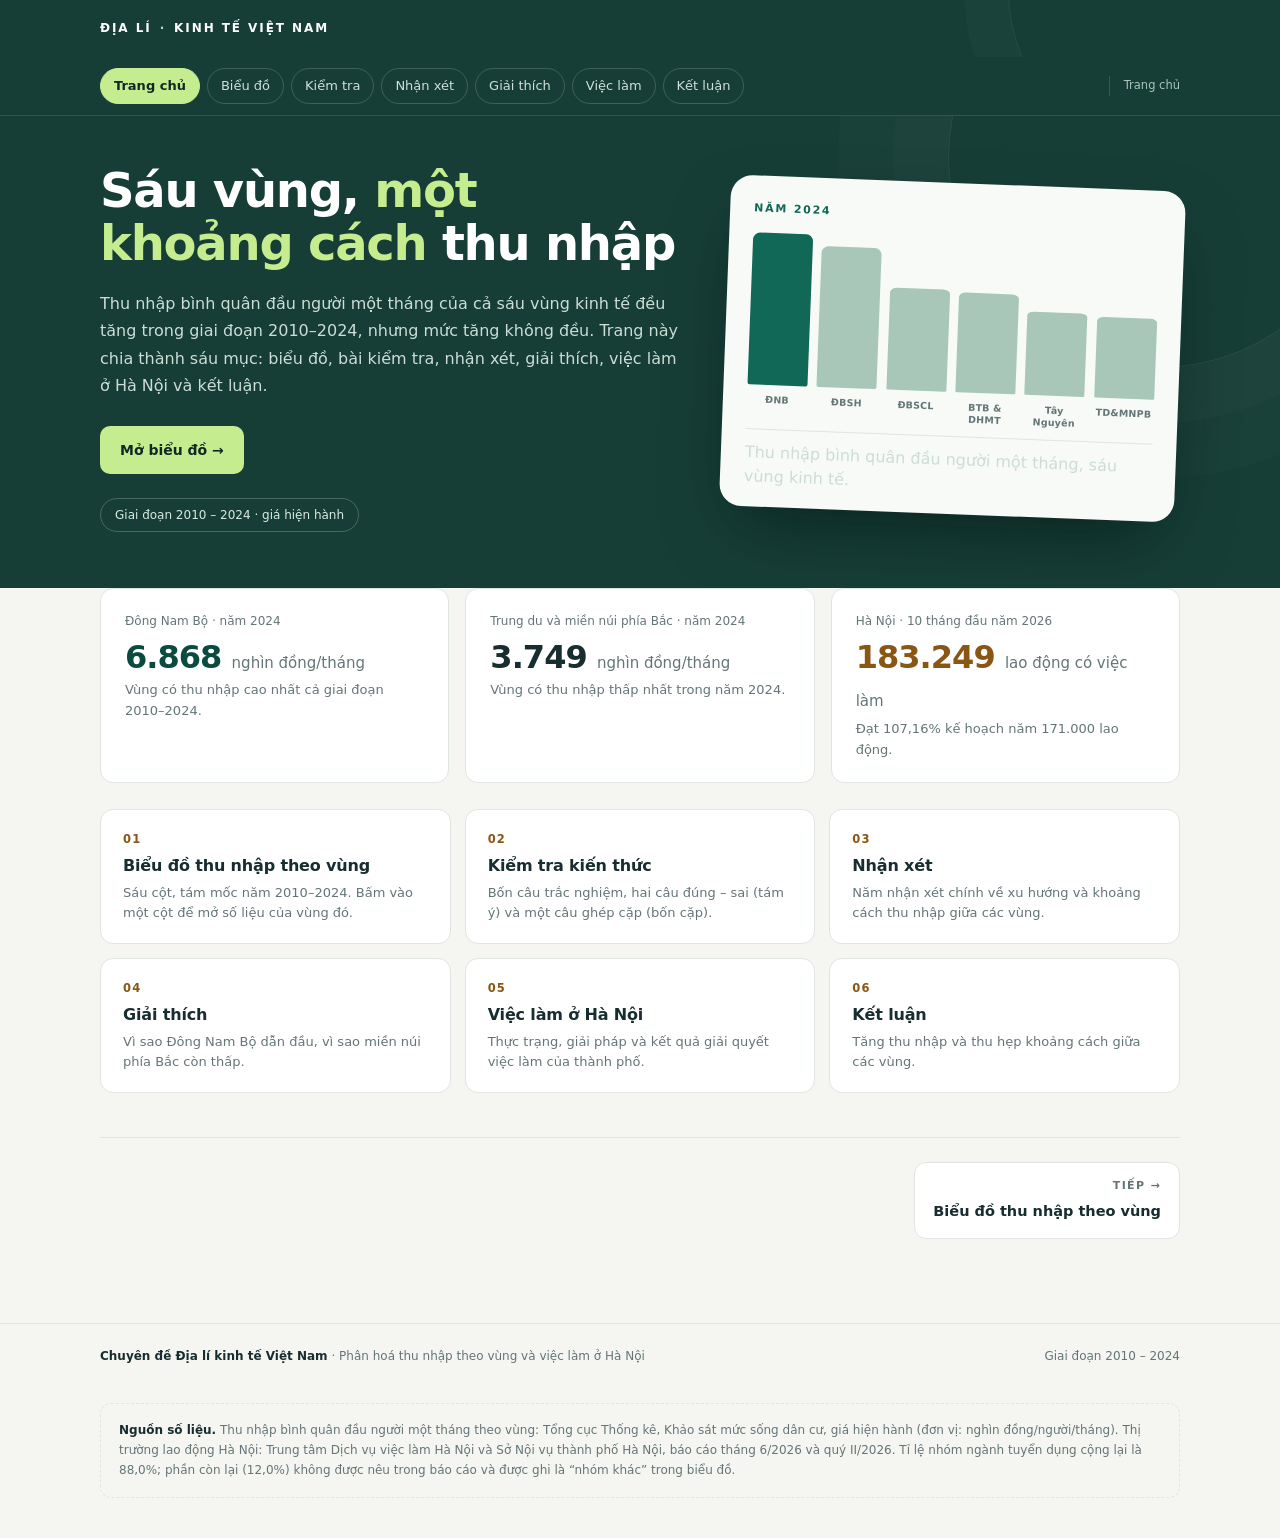
==== index.html @ eaf785b8 "Update favicon link in index.html" ====
﻿<!doctype html>
<html lang="vi">
<head>
<meta charset="utf-8">
<meta name="viewport" content="width=device-width,initial-scale=1">
<title>Phân hoá thu nhập theo vùng và việc làm ở Hà Nội — Địa lí kinh tế Việt Nam</title>
<link rel="icon" href="favicon.png">
<meta name="description" content="Thu nhập bình quân đầu người một tháng theo vùng, 2010–2024: biểu đồ tương tác, bài kiểm tra, nhận xét, giải thích và vấn đề việc làm ở Hà Nội.">
<link rel="stylesheet" href="styles.css">
</head>
<body data-page="home">

<div class="phead">
  <div class="wrap">
    <div class="top">
      <a class="brand" href="index.html">Địa lí <span>·</span> Kinh tế Việt Nam</a>
    </div>
  </div>
</div>

<div class="nav-sticky">
  <div class="wrap">
    <div class="navbar">
      <nav class="nav" aria-label="Mục lục">
        <a href="index.html" data-nav="home">Trang chủ</a>
        <a href="bieu-do.html" data-nav="bieu-do">Biểu đồ</a>
        <a href="kiem-tra.html" data-nav="kiem-tra">Kiểm tra</a>
        <a href="nhan-xet.html" data-nav="nhan-xet">Nhận xét</a>
        <a href="giai-thich.html" data-nav="giai-thich">Giải thích</a>
        <a href="viec-lam.html" data-nav="viec-lam">Việc làm</a>
        <a href="ket-luan.html" data-nav="ket-luan">Kết luận</a>
      </nav>
      <span class="pageidx"></span>
    </div>
  </div>
</div>

<main id="main">
<!--PAGE:home-->
<section class="page active" data-page="home">
  <div class="hero">
    <div class="wrap">
      <div class="hero-grid">
        <div>
          <h1>Sáu vùng, <em>một khoảng cách</em> thu nhập</h1>
          <p>Thu nhập bình quân đầu người một tháng của cả sáu vùng kinh tế đều tăng trong giai đoạn 2010–2024, nhưng mức tăng không đều. Trang này chia thành sáu mục: biểu đồ, bài kiểm tra, nhận xét, giải thích, việc làm ở Hà Nội và kết luận.</p>
          <div class="hero-cta">
            <a class="primary" href="bieu-do.html">Mở biểu đồ →</a>
          </div>
          <span class="period">Giai đoạn 2010 – 2024 · giá hiện hành</span>
        </div>

        <div class="hero-card" aria-hidden="true">
          <p class="cap-top">Năm 2024</p>
          <div class="mini" id="miniBars"></div>
          <div class="mini-labels" id="miniLabels"></div>
          <p class="mini-cap">Thu nhập bình quân đầu người một tháng, sáu vùng kinh tế.</p>
        </div>
      </div>
    </div>
  </div>

  <div class="wrap">
    <div class="stats reveal">
      <article class="stat hi">
        <small>Đông Nam Bộ · năm 2024</small>
        <div class="value">6.868 <span>nghìn đồng/tháng</span></div>
        <p>Vùng có thu nhập cao nhất cả giai đoạn 2010–2024.</p>
      </article>
      <article class="stat">
        <small>Trung du và miền núi phía Bắc · năm 2024</small>
        <div class="value">3.749 <span>nghìn đồng/tháng</span></div>
        <p>Vùng có thu nhập thấp nhất trong năm 2024.</p>
      </article>
      <article class="stat gold">
        <small>Hà Nội · 10 tháng đầu năm 2026</small>
        <div class="value">183.249 <span>lao động có việc làm</span></div>
        <p>Đạt 107,16% kế hoạch năm 171.000 lao động.</p>
      </article>
    </div>

    <div class="hub reveal">
      <a href="bieu-do.html">
        <span class="n">01</span>
        <h2>Biểu đồ thu nhập theo vùng</h2>
        <p>Sáu cột, tám mốc năm 2010–2024. Bấm vào một cột để mở số liệu của vùng đó.</p>
      </a>
      <a href="kiem-tra.html">
        <span class="n">02</span>
        <h2>Kiểm tra kiến thức</h2>
        <p>Bốn câu trắc nghiệm, hai câu đúng – sai (tám ý) và một câu ghép cặp (bốn cặp).</p>
      </a>
      <a href="nhan-xet.html">
        <span class="n">03</span>
        <h2>Nhận xét</h2>
        <p>Năm nhận xét chính về xu hướng và khoảng cách thu nhập giữa các vùng.</p>
      </a>
      <a href="giai-thich.html">
        <span class="n">04</span>
        <h2>Giải thích</h2>
        <p>Vì sao Đông Nam Bộ dẫn đầu, vì sao miền núi phía Bắc còn thấp.</p>
      </a>
      <a href="viec-lam.html">
        <span class="n">05</span>
        <h2>Việc làm ở Hà Nội</h2>
        <p>Thực trạng, giải pháp và kết quả giải quyết việc làm của thành phố.</p>
      </a>
      <a href="ket-luan.html">
        <span class="n">06</span>
        <h2>Kết luận</h2>
        <p>Tăng thu nhập và thu hẹp khoảng cách giữa các vùng.</p>
      </a>
    </div>

    <div class="pagenav">
      <a href="bieu-do.html" class="next"><span class="dir">Tiếp →</span><span class="ttl">Biểu đồ thu nhập theo vùng</span></a>
    </div>
  </div>
</section>
<!--/PAGE-->
</main>

<footer>
  <div class="wrap">
    <span><b>Chuyên đề Địa lí kinh tế Việt Nam</b> · Phân hoá thu nhập theo vùng và việc làm ở Hà Nội</span>
    <span>Giai đoạn 2010 – 2024</span>
    <div class="srcbox">
      <b>Nguồn số liệu.</b> Thu nhập bình quân đầu người một tháng theo vùng: Tổng cục Thống kê, Khảo sát mức sống dân cư, giá hiện hành (đơn vị: nghìn đồng/người/tháng).
      Thị trường lao động Hà Nội: Trung tâm Dịch vụ việc làm Hà Nội và Sở Nội vụ thành phố Hà Nội, báo cáo tháng 6/2026 và quý II/2026.
      Tỉ lệ nhóm ngành tuyển dụng cộng lại là 88,0%; phần còn lại (12,0%) không được nêu trong báo cáo và được ghi là “nhóm khác” trong biểu đồ.
    </div>
  </div>
</footer>

<script src="app.js"></script>
</body>
</html>
---- styles.css ----
﻿@font-face{font-family:'BVP';src:url(fonts/bvp-400-vi.woff2) format('woff2');font-weight:400;font-style:normal;font-display:swap;unicode-range:U+0102-0103,U+0110-0111,U+0128-0129,U+0168-0169,U+01A0-01A1,U+01AF-01B0,U+0300-0301,U+0303-0304,U+0308-0309,U+0323,U+0329,U+1EA0-1EF9,U+20AB}
@font-face{font-family:'BVP';src:url(fonts/bvp-400-vl.woff2) format('woff2');font-weight:400;font-style:normal;font-display:swap}
@font-face{font-family:'BVP';src:url(fonts/bvp-500-vi.woff2) format('woff2');font-weight:500;font-style:normal;font-display:swap;unicode-range:U+0102-0103,U+0110-0111,U+0128-0129,U+0168-0169,U+01A0-01A1,U+01AF-01B0,U+0300-0301,U+0303-0304,U+0308-0309,U+0323,U+0329,U+1EA0-1EF9,U+20AB}
@font-face{font-family:'BVP';src:url(fonts/bvp-500-vl.woff2) format('woff2');font-weight:500;font-style:normal;font-display:swap}
@font-face{font-family:'BVP';src:url(fonts/bvp-600-vi.woff2) format('woff2');font-weight:600;font-style:normal;font-display:swap;unicode-range:U+0102-0103,U+0110-0111,U+0128-0129,U+0168-0169,U+01A0-01A1,U+01AF-01B0,U+0300-0301,U+0303-0304,U+0308-0309,U+0323,U+0329,U+1EA0-1EF9,U+20AB}
@font-face{font-family:'BVP';src:url(fonts/bvp-600-vl.woff2) format('woff2');font-weight:600;font-style:normal;font-display:swap}
@font-face{font-family:'BVP';src:url(fonts/bvp-700-vi.woff2) format('woff2');font-weight:700;font-style:normal;font-display:swap;unicode-range:U+0102-0103,U+0110-0111,U+0128-0129,U+0168-0169,U+01A0-01A1,U+01AF-01B0,U+0300-0301,U+0303-0304,U+0308-0309,U+0323,U+0329,U+1EA0-1EF9,U+20AB}
@font-face{font-family:'BVP';src:url(fonts/bvp-700-vl.woff2) format('woff2');font-weight:700;font-style:normal;font-display:swap}

:root{
  --bg:#f5f6f2; --paper:#fff; --text:#172d30; --muted:#647578; --border:#dfe6e2;
  --accent:#126857; --accent-d:#0a4b3f; --soft:#eaf3ed; --gold:#c88534; --gold-ink:#8a5614; --gold-s:#f6edda;
  --forest:#163e37; --bad:#a8443a; --bad-bg:#fbefec; --ok:#2b6e4a; --ok-bg:#e9f4ed;
  --r:13px; --ease:cubic-bezier(.16,1,.3,1); --ease-in:cubic-bezier(.4,0,1,1);
  --shadow:0 24px 60px -34px #163e3740, 0 2px 5px -2px #163e3712;
}
*{box-sizing:border-box}
html{-webkit-text-size-adjust:100%;scroll-behavior:smooth;scroll-padding-top:76px}
body{margin:0;background:var(--bg);color:var(--text);font:400 16px/1.72 'BVP',system-ui,-apple-system,'Segoe UI',sans-serif;-webkit-font-smoothing:antialiased}
h1,h2,h3,h4,p,ul,ol,figure{margin:0}
ul,ol{padding:0;list-style:none}
button{font:inherit;color:inherit}
a{color:inherit}
img{max-width:100%;display:block}
::selection{background:#cfe6d9;color:#0f2a24}
.wrap{width:min(1080px,90%);margin-inline:auto}
.sr-only{position:absolute;width:1px;height:1px;padding:0;margin:-1px;overflow:hidden;clip:rect(0 0 0 0);white-space:nowrap;border:0}
:focus-visible{outline:3px solid var(--accent);outline-offset:3px;border-radius:6px}

/* ================= header / nav ================= */
.hero{background:#163e37;color:#fff;position:relative;overflow:hidden;padding:48px 0 56px}
.hero::after{content:"";position:absolute;width:420px;height:420px;border:1px solid #ffffff15;border-radius:50%;right:-90px;top:-170px;box-shadow:0 0 0 55px #ffffff04,0 0 0 110px #ffffff03;pointer-events:none}
.hero > .wrap{position:relative;z-index:1}
.top{display:flex;align-items:center;justify-content:space-between;padding:16px 0;gap:20px;position:relative;z-index:1}
.brand{font-size:12px;font-weight:700;letter-spacing:.16em;text-transform:uppercase;text-decoration:none;display:inline-flex;align-items:center;gap:8px}
.brand span{color:#b4d8bd}
.brand:hover span{color:#c5ed90}

.hero-grid{display:grid;grid-template-columns:1.12fr .88fr;gap:46px;align-items:center}
.hero h1{font-size:clamp(32px,4.2vw,48px);line-height:1.1;letter-spacing:-.026em;max-width:19ch;margin:0 0 20px;font-weight:700}
.hero h1 em{font-style:normal;color:#c5ed90}
.hero p{color:#ccddd6;max-width:58ch;font-size:16px}
.period{display:inline-flex;margin-top:24px;border:1px solid #ffffff36;padding:6px 14px;border-radius:100px;font-size:12px;color:#d9eade}
.hero-cta{display:flex;gap:10px;flex-wrap:wrap;margin-top:26px}
.hero-cta a{display:inline-flex;align-items:center;gap:9px;text-decoration:none;padding:12px 20px;border-radius:10px;font-size:14px;font-weight:600;transition:transform .18s var(--ease),background .2s,border-color .2s}
.hero-cta .primary{background:#c5ed90;color:#0f2a24}
.hero-cta .primary:hover{background:#d6f3ac;transform:translateY(-1px)}
.hero-cta .secondary{border:1px solid #ffffff40;color:#e8f2ec}
.hero-cta .secondary:hover{background:#ffffff12;transform:translateY(-1px)}

.hero-card{background:#f7faf6;color:var(--text);border-radius:22px;padding:24px 24px 18px;transform:rotate(2.2deg);box-shadow:0 30px 70px -20px #03110d99;position:relative;z-index:1}
.hero-card .cap-top{font-size:11px;font-weight:700;letter-spacing:.16em;text-transform:uppercase;color:var(--accent)}
.mini{height:152px;display:flex;gap:9px;align-items:flex-end;margin-top:14px}
.mini-bar{flex:1;height:100%;background:#a8c7b9;border-radius:7px 7px 2px 2px;transform:scaleY(0);transform-origin:bottom;transition:transform .7s var(--ease)}
.mini-bar.top{background:var(--accent)}
.mini-labels{display:flex;gap:9px;margin-top:9px;font-size:9.5px;color:var(--muted);text-align:center;line-height:1.25;font-weight:600;letter-spacing:.02em}
.mini-labels span{flex:1;height:24px}
.mini-cap{font-size:12px;color:#55696c;border-top:1px solid var(--border);padding-top:11px;margin-top:11px;line-height:1.5}

/* compact page header */
.phead{background:var(--forest);color:#fff;position:relative;overflow:hidden}
.phead::after{content:"";position:absolute;width:340px;height:340px;border:1px solid #ffffff12;border-radius:50%;right:-70px;top:-180px;box-shadow:0 0 0 44px #ffffff04}
.phead .top{border-bottom:0;padding:18px 0}
.ptitle{padding:0 0 20px;border-bottom:1px solid var(--border);margin-bottom:26px}
.ptitle h1{font-size:clamp(26px,3.2vw,35px);line-height:1.16;letter-spacing:-.024em;max-width:26ch;font-weight:700}
.ptitle .lede{color:var(--muted);font-size:15.5px;max-width:66ch;margin-top:12px}

/* nav */
.nav-sticky{position:sticky;top:0;z-index:40;background:var(--forest);border-bottom:1px solid #ffffff1c;padding-inline:8px}
.navbar{display:flex;align-items:center;gap:14px;padding:11px 0}
.nav{display:flex;gap:7px;flex-wrap:wrap;flex:1;min-width:0}
.nav a{position:relative;color:#cfe0d6;text-decoration:none;border:1px solid #ffffff2b;background:transparent;padding:6px 13px;border-radius:99px;font-size:13px;transition:border-color .2s,color .2s,background .22s var(--ease),transform .18s var(--ease)}
.nav a:hover{border-color:#c5ed90;color:#eaf7da}
.nav a:active{transform:scale(.97)}
.nav a[aria-current="page"]{border-color:#c5ed90;color:#0f2a24;background:#c5ed90;font-weight:600}
.nav a[aria-current="page"]::after{content:none}
.nav a:active{background:#ffffff18}
.pageidx{font-size:11.5px;color:#a9c6b8;font-variant-numeric:tabular-nums;white-space:nowrap;border-left:1px solid #ffffff26;padding-left:14px}
.pageidx b{color:#eaf7da;font-weight:600}

/* ================= page system ================= */
main{padding-bottom:34px;min-height:52vh}
.page{padding:44px 0 10px}
.page[data-page='home']{padding-top:0}
body[data-mode="single"] .page{display:none}
body[data-mode="single"] .page.active{display:block}
.page.enter{animation:pageIn .38s var(--ease) both}
@keyframes pageIn{from{opacity:0;transform:translateY(14px)}to{opacity:1;transform:none}}

.section-title{display:flex;align-items:baseline;gap:14px;margin-bottom:10px}
.section-title .number{font-size:12px;font-weight:700;letter-spacing:.1em;color:var(--gold-ink);font-variant-numeric:tabular-nums}
.section-title h2{font-size:clamp(22px,2.4vw,29px);letter-spacing:-.022em;line-height:1.24}
.lede{color:var(--muted);max-width:68ch;margin-bottom:22px;font-size:15.5px}
.lede b{color:var(--text);font-weight:600}
.panel{background:var(--paper);border:1px solid var(--border);border-radius:var(--r);padding:26px 28px}

/* ================= stats ================= */
.stats{display:grid;grid-template-columns:repeat(3,1fr);gap:16px;margin:0 0 8px}
.stat{border:1px solid var(--border);border-radius:var(--r);background:var(--paper);padding:22px 24px;position:relative;overflow:hidden}
.stat small{color:var(--muted);font-size:12px;display:block}
.stat .value{font-size:32px;font-weight:700;letter-spacing:-.03em;line-height:1.2;margin:6px 0 4px;font-variant-numeric:tabular-nums}
.stat .value span{font-size:15px;font-weight:500;letter-spacing:0;color:var(--muted)}
.stat p{font-size:13px;color:var(--muted);line-height:1.6}
.stat.hi .value{color:var(--accent-d)}
.stat.gold .value{color:#8a5614}

/* ================= chart ================= */
.chart-figure{background:var(--paper);border:1px solid var(--border);border-radius:var(--r);padding:22px 26px 20px;margin:0}
.chart-top{display:flex;justify-content:space-between;align-items:baseline;gap:16px;flex-wrap:wrap;padding-bottom:14px;border-bottom:1px solid var(--border)}
.chart-top h2{font-size:15px;font-weight:600;letter-spacing:-.01em}
.chart-top .unit{font-size:12px;color:var(--muted);white-space:nowrap}
.yearbar{display:flex;align-items:center;gap:14px;margin-top:16px}
.yearbar .lbl{font-size:11px;font-weight:700;letter-spacing:.14em;text-transform:uppercase;color:var(--muted);white-space:nowrap}
.rail{display:flex;flex:1;position:relative}
.rail::before{content:"";position:absolute;left:0;right:0;top:50%;height:1px;background:var(--border)}
.yr{position:relative;z-index:1;flex:1;background:none;border:0;padding:7px 2px;cursor:pointer;font:inherit;font-size:12.5px;color:var(--muted);border-radius:8px;transition:color .2s,background .2s,transform .18s var(--ease);font-variant-numeric:tabular-nums}
.yr::before{content:"";position:absolute;left:50%;top:2px;width:1px;height:7px;background:var(--border);transform:translateX(-50%)}
.yr:hover{color:var(--accent);background:var(--soft)}
.yr:active{transform:scale(.94)}
.yr[aria-pressed="true"]{color:#fff;background:var(--accent);font-weight:600}
.yr[aria-pressed="true"]::before{background:#ffffff88}

.plot{margin-top:20px;display:flex;gap:clamp(6px,1.8vw,24px);align-items:stretch;height:340px;position:relative;padding-left:52px}
.axis{position:absolute;left:0;top:0;bottom:34px;width:52px;font-size:11px;color:var(--muted);text-align:right}
.axis span{position:absolute;right:10px;transform:translateY(50%);font-variant-numeric:tabular-nums}
.gridlayer{position:absolute;left:52px;right:0;top:0;bottom:34px;pointer-events:none}
.gridline{position:absolute;left:0;right:0;height:1px;background:var(--border);transform:scaleX(0);transform-origin:left;transition:transform .6s var(--ease)}
.gridline.zero{background:#c2d0ca}
.page.active .gridline,body[data-mode="multi"] .gridline{transform:scaleX(1)}
.col{position:relative;flex:1;height:100%;display:flex;flex-direction:column;justify-content:flex-end;align-items:center;background:none;border:0;padding:0;cursor:pointer;border-radius:10px 10px 0 0}
.col .barwrap{position:relative;width:100%;flex:1;display:flex;align-items:flex-end;justify-content:center}
.col .bar{width:100%;max-width:74px;height:100%;background:linear-gradient(180deg,#1b7d68,var(--accent));border-radius:10px 10px 3px 3px;transform:scaleY(var(--s,0));transform-origin:bottom;transition:transform .58s var(--ease),background .3s,box-shadow .3s}
.col .ghost{position:absolute;left:0;right:0;border-top:2px dashed #a7c2b7;pointer-events:none;bottom:var(--g,0%);transition:bottom .58s var(--ease),opacity .3s;opacity:0}
.col .ghost.on{opacity:1}
.col:hover .bar{background:linear-gradient(180deg,#1e8b74,#0f5b4a)}
.col .val{position:absolute;left:0;right:0;text-align:center;font-size:13px;font-weight:700;letter-spacing:-.02em;font-variant-numeric:tabular-nums;color:var(--text);bottom:var(--lab,0%);transition:bottom .58s var(--ease),color .3s,opacity .25s}
.col .nm{font-size:11.5px;line-height:1.3;color:var(--muted);text-align:center;height:34px;padding-top:8px;font-weight:500;transition:color .25s}
.col .nm .brief{display:none}
.col[aria-pressed="true"] .bar{background:linear-gradient(180deg,#d99a4a,var(--gold));box-shadow:0 0 0 3px #c8853422}
.col[aria-pressed="true"] .val{color:#9c661f}
.col[aria-pressed="true"] .nm{color:var(--accent);font-weight:600}

/* detail panel */
.detail{margin-top:18px;border:1px solid var(--border);border-radius:var(--r);background:var(--paper);padding:0;overflow:hidden;display:none;box-shadow:0 18px 40px -32px #163e3755}
.detail.on{display:block;animation:detailIn .42s var(--ease) both}
@keyframes detailIn{from{opacity:0;transform:translateY(10px)}to{opacity:1;transform:none}}
.detail-head{display:flex;justify-content:space-between;align-items:flex-start;gap:16px;padding:20px 24px 16px;border-bottom:1px solid var(--border);background:linear-gradient(180deg,#f8faf8,#fff)}
.detail-head h3{font-size:19px;letter-spacing:-.02em;line-height:1.3}
.detail-head .sub{font-size:12.5px;color:var(--muted);margin-top:3px}
.detail-close{border:1px solid var(--border);background:var(--paper);border-radius:8px;width:32px;height:32px;flex:none;cursor:pointer;color:var(--muted);line-height:1;transition:border-color .2s,color .2s,transform .18s var(--ease)}
.detail-close:hover{border-color:var(--accent);color:var(--accent)}
.detail-close:active{transform:scale(.9)}
.detail-body{padding:20px 24px 22px;display:grid;grid-template-columns:1.15fr 1fr;gap:26px}
.facts{display:grid;grid-template-columns:1fr 1fr;gap:12px}
.fact{border:1px solid var(--border);border-radius:10px;padding:12px 14px;background:#fbfcfa;animation:factIn .4s var(--ease) both}
.fact:nth-child(2){animation-delay:.05s}.fact:nth-child(3){animation-delay:.1s}.fact:nth-child(4){animation-delay:.15s}
@keyframes factIn{from{opacity:0;transform:translateY(8px)}to{opacity:1;transform:none}}
.fact small{display:block;font-size:11px;color:var(--muted);line-height:1.4}
.fact b{font-size:19px;letter-spacing:-.02em;font-variant-numeric:tabular-nums}
.fact b span{font-size:11.5px;font-weight:500;color:var(--muted);letter-spacing:0}
.fact .rank{font-size:15px}
.series{margin-top:14px}
.series table{width:100%;border-collapse:collapse;font-size:12.5px;font-variant-numeric:tabular-nums}
.series caption{text-align:left;font-size:11px;letter-spacing:.12em;text-transform:uppercase;color:var(--muted);padding-bottom:7px;font-weight:700}
.series th,.series td{padding:6px;border-bottom:1px solid var(--border);text-align:right}
.series th:first-child,.series td:first-child{text-align:left;color:var(--muted)}
.series tr.now td{font-weight:700;color:var(--accent);background:var(--soft)}
.why .k{display:block;font-size:11px;letter-spacing:.14em;text-transform:uppercase;color:var(--gold-ink);margin-bottom:7px;font-weight:700}
.why p{font-size:14px;line-height:1.7}
.why p + p{margin-top:9px}
.why .cite{font-size:12px;color:var(--muted);margin-top:10px;border-top:1px dashed var(--border);padding-top:9px}
.chart-note{display:flex;justify-content:space-between;gap:16px;flex-wrap:wrap;font-size:12px;color:var(--muted);border-top:1px solid var(--border);margin-top:16px;padding-top:12px;line-height:1.6}
.chart-note b{color:var(--text);font-weight:600}

/* ================= lists / reasons ================= */
.ol-list{display:flex;flex-direction:column;gap:14px;counter-reset:item}
.ol-list li{position:relative;padding-left:38px;font-size:15.5px;line-height:1.72}
.ol-list li::before{counter-increment:item;content:counter(item,decimal-leading-zero);position:absolute;left:0;top:2px;font-size:11.5px;font-weight:700;color:var(--gold-ink);letter-spacing:.06em;font-variant-numeric:tabular-nums}
.ol-list li b{font-weight:600}
.chip{border:1px solid var(--border);background:#fbfcfa;border-radius:6px;padding:0 5px;margin:0 1px;font-size:13px;font-weight:600;font-variant-numeric:tabular-nums;cursor:pointer;transition:.2s;display:inline-block;line-height:1.45}
.chip:hover{border-color:var(--accent);color:var(--accent);background:var(--soft)}

.reasons{display:grid;gap:0}
.reason{display:grid;grid-template-columns:44px 1fr;gap:16px;padding:22px 0;border-top:1px solid var(--border)}
.reason:first-child{border-top:0;padding-top:4px}
.reason .symbol{width:40px;height:40px;border-radius:11px;background:var(--soft);color:var(--accent);display:grid;place-items:center;flex:none}
.reason .symbol svg{width:19px;height:19px}
.reason h2{font-size:15.5px;margin-bottom:6px;letter-spacing:-.01em}
.reason p{font-size:14.5px;line-height:1.72;color:#354a4c}

.conclusion{background:var(--forest);color:#fff;border-radius:18px;padding:38px 40px;display:grid;grid-template-columns:1fr auto;gap:30px;align-items:center;position:relative;overflow:hidden}
.conclusion::after{content:"";position:absolute;width:300px;height:300px;border:1px solid #ffffff12;border-radius:50%;right:-70px;bottom:-150px;box-shadow:0 0 0 45px #ffffff05}
.conclusion h2{font-size:clamp(22px,2.6vw,31px);line-height:1.24;letter-spacing:-.022em;margin:0 0 14px;position:relative;z-index:1}
.conclusion p{color:#ccddd6;font-size:15px;max-width:62ch;position:relative;z-index:1}
.conclusion .mark{font-size:12px;letter-spacing:.14em;text-transform:uppercase;color:#cfe3d5;position:static}

/* ================= Hà Nội ================= */
.subhead{font-size:13px;font-weight:700;letter-spacing:.1em;text-transform:uppercase;color:var(--muted);margin:34px 0 14px;display:flex;align-items:center;gap:10px}
.subhead::after{content:"";flex:1;height:1px;background:var(--border)}
.split{display:grid;grid-template-columns:1fr 1fr;gap:16px;align-items:start}
.bars-h{display:grid;gap:11px;margin-top:4px}
.brow{display:grid;grid-template-columns:1fr;gap:5px}
.brow .t{display:flex;justify-content:space-between;gap:12px;font-size:13px;align-items:baseline}
.brow .t span:last-child{font-weight:700;font-variant-numeric:tabular-nums;flex:none}
.brow .track{height:9px;background:var(--soft);border-radius:99px;overflow:hidden}
.brow .fill{height:100%;background:var(--accent);border-radius:99px;width:0;transition:width .9s var(--ease)}
.brow.other .fill{background:#b7c6c0}
.brow small{font-size:12px;color:var(--muted)}
.donut-wrap{display:flex;align-items:center;gap:26px;flex-wrap:wrap}
.donut{--p:0;width:132px;height:132px;border-radius:50%;flex:none;background:conic-gradient(var(--accent) 0 calc(var(--p)*1%),var(--gold) calc(var(--p)*1%) 100%);display:grid;place-items:center;position:relative}
.donut::before{content:"";position:absolute;inset:13px;border-radius:50%;background:var(--paper)}
.donut b{position:relative;font-size:20px;letter-spacing:-.02em;font-variant-numeric:tabular-nums}
.legend{display:grid;gap:9px;font-size:13px}
.legend .lghead{font-size:11px;letter-spacing:.14em;text-transform:uppercase;color:var(--gold-ink);font-weight:700}
.legend div{display:flex;align-items:center;gap:9px}
.legend i{width:11px;height:11px;border-radius:3px;flex:none}
.legend b{font-variant-numeric:tabular-nums}
.legend .row{animation:factIn .4s var(--ease) both}
.legend .row:nth-child(3){animation-delay:.08s}
.legend .row:nth-child(4){animation-delay:.16s}
.meter{margin-top:6px}
.meter .track{height:14px;background:var(--soft);border-radius:99px;position:relative}
.meter .fill{height:100%;border-radius:99px;background:linear-gradient(90deg,#1b7d68,var(--accent));width:0;transition:width 1.1s var(--ease)}
.meter .goal{position:absolute;top:-6px;bottom:-6px;width:2px;background:var(--gold);transform:scaleY(.2);opacity:0;transition:transform .5s var(--ease) .7s,opacity .4s .7s}
.meter .goal.on{transform:scaleY(1);opacity:1}
.meter .goal::after{content:"Kế hoạch 171.000";position:absolute;top:-20px;left:50%;transform:translateX(-50%);font-size:11px;color:var(--gold-ink);white-space:nowrap;font-weight:700;letter-spacing:.02em}
.meter .cap{display:flex;justify-content:space-between;font-size:12.5px;color:var(--muted);margin-top:26px;gap:12px;flex-wrap:wrap}
.meter .cap b{color:var(--text);font-variant-numeric:tabular-nums}
.callout{background:var(--gold-s);border:1px solid #e4cfa4;border-radius:9px;padding:11px 14px;font-size:13.5px;line-height:1.6;color:#6b4d16;margin-top:14px}

/* ================= game ================= */
.game-shell{background:var(--paper);border:1px solid var(--border);border-radius:20px;padding:24px 26px 26px;box-shadow:var(--shadow)}
.game-head{display:flex;justify-content:space-between;align-items:center;gap:16px;flex-wrap:wrap;margin-bottom:16px}
.rounds{display:flex;gap:8px;flex-wrap:wrap}
.round{font-size:11px;font-weight:700;letter-spacing:.08em;text-transform:uppercase;color:var(--muted);border:1px solid var(--border);border-radius:99px;padding:5px 12px;transition:color .25s,background .25s,border-color .25s}
.round.active{color:#fff;background:var(--accent);border-color:var(--accent)}
.round.done{color:var(--accent);border-color:#a9cfc1;background:var(--soft)}
.progress{height:5px;background:var(--soft);border-radius:99px;overflow:hidden;margin-bottom:22px}
.progress .fill{height:100%;background:var(--accent);width:0;transition:width .5s var(--ease)}
.qcount{font-size:12px;color:var(--muted);font-variant-numeric:tabular-nums}
.question{font-size:clamp(17px,2vw,20px);line-height:1.45;letter-spacing:-.01em;font-weight:600;margin-bottom:6px;animation:factIn .35s var(--ease) both}
.qhelp{font-size:13px;color:var(--muted);margin-bottom:18px}
.options{display:grid;gap:10px}
.opt{display:flex;align-items:flex-start;gap:12px;text-align:left;border:1px solid var(--border);background:#fbfcfa;border-radius:11px;padding:14px 16px;cursor:pointer;font-size:14.5px;line-height:1.6;transition:border-color .2s,background .2s,transform .18s var(--ease);animation:optIn .34s var(--ease) both}
.opt:nth-child(2){animation-delay:.05s}.opt:nth-child(3){animation-delay:.1s}.opt:nth-child(4){animation-delay:.15s}
@keyframes optIn{from{opacity:0;transform:translateY(9px)}to{opacity:1;transform:none}}
.opt:hover:not(:disabled){border-color:var(--accent);background:#fff;transform:translateY(-1px)}
.opt:active:not(:disabled){transform:scale(.995)}
.opt .letter{width:24px;height:24px;border-radius:7px;background:#eef3ef;color:var(--muted);display:grid;place-items:center;font-size:12px;font-weight:700;flex:none;transition:.2s}
.opt:hover:not(:disabled) .letter{background:var(--soft);color:var(--accent)}
.opt.correct{border-color:#308052;background:var(--ok-bg);animation:popOk .42s var(--ease)}
.opt.correct .letter{background:#308052;color:#fff}
.opt.wrong{border-color:#bc5a52;background:var(--bad-bg);animation:shake .34s ease-in-out}
.opt.wrong .letter{background:#bc5a52;color:#fff}
.opt:disabled{cursor:default}
@keyframes popOk{0%{transform:scale(1)}45%{transform:scale(1.012)}100%{transform:scale(1)}}
@keyframes shake{25%{transform:translateX(-4px)}50%{transform:translateX(4px)}75%{transform:translateX(-2px)}100%{transform:none}}
.tf-list{display:grid;gap:10px}
.tf-row{display:grid;grid-template-columns:1fr auto;gap:14px;align-items:center;border:1px solid var(--border);background:#fbfcfa;border-radius:11px;padding:13px 16px;animation:optIn .34s var(--ease) both}
.tf-row:nth-child(2){animation-delay:.05s}.tf-row:nth-child(3){animation-delay:.1s}.tf-row:nth-child(4){animation-delay:.15s}
.tf-stmt{font-size:14.5px;line-height:1.65}
.tf-btns{display:flex;gap:8px;flex:none}
.tf-btn{border:1px solid var(--border);background:#fff;padding:7px 15px;border-radius:9px;font-size:13px;font-weight:600;cursor:pointer;min-width:62px;transition:.2s}
.tf-btn:hover:not(:disabled){border-color:var(--accent);color:var(--accent)}
.tf-btn:active:not(:disabled){transform:scale(.96)}
.tf-btn.on{border-color:var(--accent);background:var(--accent);color:#fff}
.tf-btn.correct{border-color:#308052;background:var(--ok-bg);color:#1f5c39}
.tf-btn.wrong{border-color:#bc5a52;background:var(--bad-bg);color:#8c3730}
.match-block + .match-block{margin-top:22px;padding-top:20px;border-top:1px dashed var(--border)}
.match-block h3{font-size:13.5px;font-weight:600;margin-bottom:12px}
.match-block h3 span{color:var(--gold-ink);font-weight:700;margin-right:8px}
.match-rows{display:grid;gap:10px}
.mrow{display:grid;grid-template-columns:minmax(0,1fr) minmax(0,1.15fr);gap:12px;align-items:center}
.mrow .mleft{font-size:13.5px;line-height:1.5}
.mselect{position:relative}
.mselect select{appearance:none;width:100%;border:1px solid var(--border);border-radius:10px;background:#fbfcfa;padding:10px 34px 10px 12px;font:inherit;font-size:13px;color:var(--text);cursor:pointer;transition:border-color .2s,background .2s}
.mselect::after{content:"";position:absolute;right:12px;top:50%;width:12px;height:12px;margin-top:-6px;pointer-events:none;background:url("data:image/svg+xml,%3Csvg xmlns='http://www.w3.org/2000/svg' viewBox='0 0 12 12' fill='none' stroke='%23647578' stroke-width='1.6' stroke-linecap='round'%3E%3Cpath d='M2.5 4.5 6 8l3.5-3.5'/%3E%3C/svg%3E") center/contain no-repeat}
.mselect select.ok{border-color:#308052;background:var(--ok-bg);color:#1f5c39}
.mselect select.no{border-color:#bc5a52;background:var(--bad-bg);color:#8c3730}
.feedback{margin-top:18px;border-radius:11px;padding:0;font-size:14px;line-height:1.68;display:none}
.feedback.on{display:block;padding:15px 17px;animation:factIn .34s var(--ease) both}
.feedback.ok{background:var(--ok-bg);border:1px solid #b8dcc6}
.feedback.bad{background:var(--bad-bg);border:1px solid #e5c2bc}
.feedback strong{display:block;font-size:13px;margin-bottom:3px;letter-spacing:.02em}
.feedback.ok strong{color:#1f5c39}
.feedback.bad strong{color:#8c3730}
.tf-group{font-size:14px;font-weight:600;margin:20px 0 10px;display:flex;gap:9px;align-items:baseline;line-height:1.4}
.tf-list .tf-group:first-child{margin-top:0}
.tf-num{font-size:11px;font-weight:700;letter-spacing:.1em;text-transform:uppercase;color:var(--gold-ink);white-space:nowrap}
.mini-chart{margin-top:14px;border-top:1px dashed rgba(22,45,48,.18);padding-top:11px;display:grid;gap:7px}
.mini-chart > b{font-size:11px;letter-spacing:.1em;text-transform:uppercase;color:#4c5d60;font-weight:700}
.mc-row{display:grid;grid-template-columns:minmax(0,1fr) 88px auto;gap:10px;align-items:center;font-size:12.5px}
.mc-label{color:#354a4c;white-space:nowrap;overflow:hidden;text-overflow:ellipsis}
.mc-track{height:7px;background:rgba(18,104,87,.15);border-radius:99px;overflow:hidden}
.mc-fill{display:block;height:100%;width:var(--w);background:var(--accent);border-radius:99px;transform-origin:left;animation:mcIn .6s var(--ease) both}
@keyframes mcIn{from{transform:scaleX(0)}to{transform:scaleX(1)}}
.mc-val{font-variant-numeric:tabular-nums;font-weight:600;color:var(--text);text-align:right;white-space:nowrap}
.game-foot{display:flex;justify-content:space-between;align-items:center;gap:16px;margin-top:20px;flex-wrap:wrap}
.score-tag{font-size:12.5px;color:var(--muted)}
.score-tag b{color:var(--text);font-variant-numeric:tabular-nums;display:inline-block}
.score-tag b.bump{animation:bump .45s var(--ease)}
@keyframes bump{0%{transform:scale(1)}40%{transform:scale(1.28);color:var(--accent)}100%{transform:scale(1)}}
.btn{border:0;background:var(--accent);color:#fff;padding:12px 24px;border-radius:10px;font-size:14px;font-weight:600;cursor:pointer;transition:.2s;box-shadow:0 6px 16px -8px #12685799;text-decoration:none;display:inline-flex;align-items:center;gap:8px}
.btn:hover:not(:disabled){background:var(--accent-d);transform:translateY(-1px)}
.btn:active:not(:disabled){transform:translateY(0) scale(.99)}
.btn:disabled{opacity:.45;cursor:not-allowed;box-shadow:none}
.btn.ghost{background:transparent;color:var(--accent);border:1px solid var(--border);box-shadow:none}
.btn.ghost:hover{background:var(--soft);border-color:var(--accent)}
.result-panel{text-align:center;padding:34px 20px}
.result-icon{width:58px;height:58px;border-radius:50%;background:var(--soft);color:var(--accent);display:grid;place-items:center;margin:0 auto 16px;animation:popOk .5s var(--ease)}
.result-panel h2{font-size:26px;letter-spacing:-.02em;margin-bottom:8px}
.result-panel .big{font-size:44px;font-weight:700;letter-spacing:-.04em;color:var(--accent);line-height:1.1;font-variant-numeric:tabular-nums}
.result-panel .big #finalScore{font-size:44px;color:var(--accent);font-weight:700;letter-spacing:-.04em;display:inline-block}
.result-panel .big span + span{font-size:17px;color:var(--muted);font-weight:500;letter-spacing:0}
.result-panel p{color:var(--muted);max-width:52ch;margin:10px auto 22px;font-size:14.5px}
.result-actions{display:flex;gap:10px;justify-content:center;flex-wrap:wrap}

/* ================= page footer nav ================= */
.pagenav{margin-top:44px;border-top:1px solid var(--border);padding-top:24px;display:flex;justify-content:space-between;gap:14px;flex-wrap:wrap}
.pagenav a{display:flex;flex-direction:column;gap:3px;text-decoration:none;border:1px solid var(--border);background:var(--paper);border-radius:12px;padding:14px 18px;min-width:200px;transition:border-color .2s,transform .2s var(--ease),box-shadow .2s}
.pagenav a:hover{border-color:var(--accent);transform:translateY(-2px);box-shadow:0 12px 26px -22px #163e3770}
.pagenav .dir{font-size:11px;letter-spacing:.12em;text-transform:uppercase;color:var(--muted);font-weight:700}
.pagenav .ttl{font-size:14.5px;font-weight:600;color:var(--text)}
.pagenav .next{margin-left:auto;text-align:right;align-items:flex-end}
.pagenav a:hover .ttl{color:var(--accent)}

/* home cards */
.hub{display:grid;grid-template-columns:repeat(3,1fr);gap:14px;margin-top:26px}
.hub a{text-decoration:none;border:1px solid var(--border);background:var(--paper);border-radius:var(--r);padding:20px 22px;display:flex;flex-direction:column;gap:6px;transition:border-color .2s,transform .22s var(--ease),box-shadow .22s}
.hub a:hover{border-color:var(--accent);transform:translateY(-3px);box-shadow:0 16px 34px -26px #163e3780}
.hub .n{font-size:11.5px;font-weight:700;letter-spacing:.1em;color:var(--gold-ink);font-variant-numeric:tabular-nums}
.hub h2{font-size:16px;letter-spacing:-.01em;line-height:1.3}
.hub p{font-size:13px;color:var(--muted);line-height:1.55}

footer{border-top:1px solid var(--border);margin-top:40px;padding:22px 0 40px}
footer .wrap{display:flex;justify-content:space-between;gap:18px;flex-wrap:wrap;font-size:12px;color:var(--muted)}
footer b{color:var(--text);font-weight:600}
.srcbox{margin-top:18px;border:1px dashed var(--border);border-radius:11px;padding:16px 18px;font-size:12px;line-height:1.7;color:var(--muted);width:100%}
.srcbox b{color:var(--text)}

/* reveal (scroll) */
.reveal{opacity:0;transform:translateY(14px)}
.reveal.in{opacity:1;transform:none;transition:opacity .55s var(--ease),transform .55s var(--ease)}

@media (max-width:900px){
  .stats{grid-template-columns:1fr 1fr}
  .detail-body{grid-template-columns:1fr;gap:20px}
  .split{grid-template-columns:1fr}
  .conclusion{grid-template-columns:1fr;padding:30px 26px}
  .hero-grid{grid-template-columns:1fr;gap:32px}
  .hero-card{transform:rotate(-1.4deg);max-width:420px}
  .hub{grid-template-columns:1fr 1fr}
  .plot{height:300px;gap:8px;padding-left:40px}
  .axis{width:40px}
  .axis span{right:7px}
  .gridlayer{left:40px}
  .col .nm{font-size:10px;height:38px}
}
@media (max-width:620px){
  body{font-size:15.5px}
  .wrap{width:min(100% - 32px,1080px)}
  .stats{grid-template-columns:1fr}
  .hub{grid-template-columns:1fr}
  .hero{padding:34px 0 40px}
  .hero h1{font-size:clamp(28px,8.4vw,38px);max-width:100%}
  .hero p{font-size:15px}
  .page{padding:32px 0 6px}
  .plot{height:250px;padding-left:34px;gap:5px}
  .axis{width:34px;font-size:9px}
  .axis span{right:6px}
  .gridlayer{left:34px}
  .col .val{font-size:10px}
  .col .nm{font-size:10px;height:26px;padding-top:6px}
  .col .nm .full{display:none}
  .col .nm .brief{display:inline}
  .yr{font-size:10.5px;letter-spacing:-.01em;padding:7px 0}
  .col .bar{max-width:100%}
  .detail-head,.detail-body{padding-inline:18px}
  .facts{grid-template-columns:1fr}
  .mrow{grid-template-columns:1fr;gap:6px}
  .tf-row{grid-template-columns:1fr}
  .game-shell{padding:20px 18px;border-radius:16px}
  .panel{padding:20px 18px}
  .chart-figure{padding:18px 16px}
  .yearbar{flex-wrap:wrap}
  .mini{height:120px}
  .navbar{gap:8px}
  .pageidx{display:none}
  .nav{flex-wrap:nowrap;overflow-x:auto;scrollbar-width:none;-webkit-overflow-scrolling:touch;padding-bottom:2px}
  .nav::-webkit-scrollbar{display:none}
  .nav a{flex:none}
  .pagenav a{min-width:0;flex:1}
  .pagenav .next{margin-left:0}
  .meter .goal::after{left:auto;right:0;transform:none}
  .reason{grid-template-columns:1fr;gap:10px}
  .reason .symbol{width:34px;height:34px}
}
@media (prefers-reduced-motion:reduce){
  *,*::before,*::after{animation-duration:.001ms!important;animation-delay:0ms!important;transition-duration:.001ms!important}
  .reveal{opacity:1;transform:none}
  html{scroll-behavior:auto}
  .mini-bar{transform:none}
}
@media print{
  .nav-sticky,.game-shell,.detail-close,.btn,.hero-cta,.pagenav{display:none!important}
  body{background:#fff;font-size:11pt}
  .hero,.phead{background:#fff;color:#172d30}
  .hero::after,.phead::after{display:none}
  .hero p,.period,.ptitle .lede{color:#3b5254!important}
  .hero h1 em{color:#126857}
  .hero-card{background:#f2f5ef;box-shadow:none}
  .conclusion{background:#fff;color:#172d30;border:1px solid #ccc}
  .conclusion p{color:#3b5254}
  .page{page-break-inside:avoid;padding:16px 0}
  .chart-figure,.panel,.stat,.hub a{border-color:#ccc}
  .reveal{opacity:1;transform:none}
  .col .bar{transform:scaleY(var(--s,0))!important}
  body[data-mode="single"] .page{display:block!important}
  .gridline{transform:none!important}
}
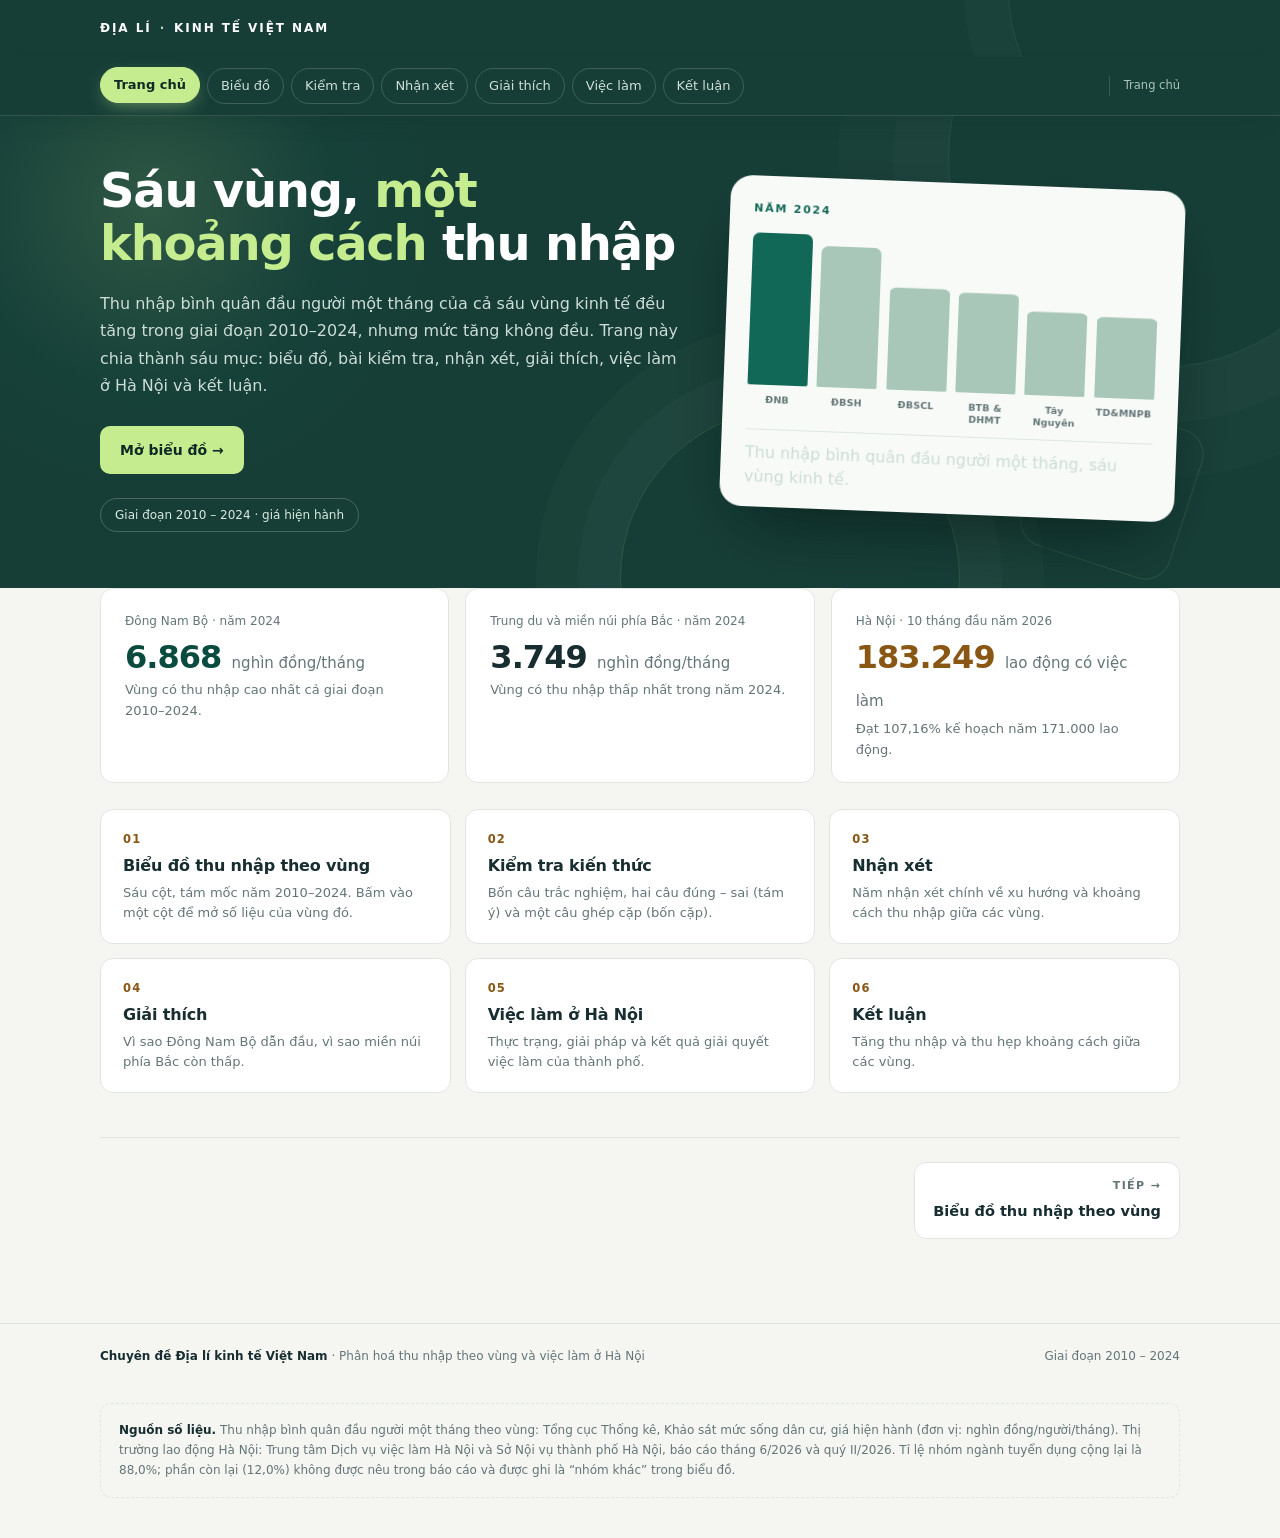
==== commit f3b3e85d: "Add files via upload" ====
--- a/index.html
+++ b/index.html
@@ -1,19 +1,28 @@
-﻿<!doctype html>
+<!doctype html>
 <html lang="vi">
 <head>
 <meta charset="utf-8">
 <meta name="viewport" content="width=device-width,initial-scale=1">
 <title>Phân hoá thu nhập theo vùng và việc làm ở Hà Nội — Địa lí kinh tế Việt Nam</title>
-<link rel="icon" href="favicon.png">
+<link rel="icon" href="assets/favicon">
+<link rel="icon" type="image/png" href="assets/favicon.png">
+<link rel="shortcut icon" href="assets/favicon.ico">
 <meta name="description" content="Thu nhập bình quân đầu người một tháng theo vùng, 2010–2024: biểu đồ tương tác, bài kiểm tra, nhận xét, giải thích và vấn đề việc làm ở Hà Nội.">
 <link rel="stylesheet" href="styles.css">
+<noscript>
+<style>
+.reveal,.stats .stat,.hub a,.ol-list li{opacity:1!important;transform:none!important}
+body[data-mode="single"] .page{display:block!important}
+.ptitle::after,.subhead::after{transform:scaleX(1)!important}
+</style>
+</noscript>
 </head>
-<body data-page="home">
+<body data-mode="single" data-page="home">
 
 <div class="phead">
   <div class="wrap">
     <div class="top">
-      <a class="brand" href="index.html">Địa lí <span>·</span> Kinh tế Việt Nam</a>
+      <a class="brand" href="#home">Địa lí <span>·</span> Kinh tế Việt Nam</a>
     </div>
   </div>
 </div>
@@ -22,13 +31,13 @@
   <div class="wrap">
     <div class="navbar">
       <nav class="nav" aria-label="Mục lục">
-        <a href="index.html" data-nav="home">Trang chủ</a>
-        <a href="bieu-do.html" data-nav="bieu-do">Biểu đồ</a>
-        <a href="kiem-tra.html" data-nav="kiem-tra">Kiểm tra</a>
-        <a href="nhan-xet.html" data-nav="nhan-xet">Nhận xét</a>
-        <a href="giai-thich.html" data-nav="giai-thich">Giải thích</a>
-        <a href="viec-lam.html" data-nav="viec-lam">Việc làm</a>
-        <a href="ket-luan.html" data-nav="ket-luan">Kết luận</a>
+        <a href="#home" data-nav="home">Trang chủ</a>
+        <a href="#bieu-do" data-nav="bieu-do">Biểu đồ</a>
+        <a href="#kiem-tra" data-nav="kiem-tra">Kiểm tra</a>
+        <a href="#nhan-xet" data-nav="nhan-xet">Nhận xét</a>
+        <a href="#giai-thich" data-nav="giai-thich">Giải thích</a>
+        <a href="#viec-lam" data-nav="viec-lam">Việc làm</a>
+        <a href="#ket-luan" data-nav="ket-luan">Kết luận</a>
       </nav>
       <span class="pageidx"></span>
     </div>
@@ -37,15 +46,16 @@
 
 <main id="main">
 <!--PAGE:home-->
-<section class="page active" data-page="home">
+<section class="page active" id="home" data-page="home">
   <div class="hero">
+    <div class="hero-decor" aria-hidden="true"><span class="hd-orb"></span><span class="hd-ring"></span><span class="hd-geo"></span></div>
     <div class="wrap">
       <div class="hero-grid">
         <div>
           <h1>Sáu vùng, <em>một khoảng cách</em> thu nhập</h1>
           <p>Thu nhập bình quân đầu người một tháng của cả sáu vùng kinh tế đều tăng trong giai đoạn 2010–2024, nhưng mức tăng không đều. Trang này chia thành sáu mục: biểu đồ, bài kiểm tra, nhận xét, giải thích, việc làm ở Hà Nội và kết luận.</p>
           <div class="hero-cta">
-            <a class="primary" href="bieu-do.html">Mở biểu đồ →</a>
+            <a class="primary" href="#bieu-do">Mở biểu đồ →</a>
           </div>
           <span class="period">Giai đoạn 2010 – 2024 · giá hiện hành</span>
         </div>
@@ -80,32 +90,32 @@
     </div>
 
     <div class="hub reveal">
-      <a href="bieu-do.html">
+      <a href="#bieu-do">
         <span class="n">01</span>
         <h2>Biểu đồ thu nhập theo vùng</h2>
         <p>Sáu cột, tám mốc năm 2010–2024. Bấm vào một cột để mở số liệu của vùng đó.</p>
       </a>
-      <a href="kiem-tra.html">
+      <a href="#kiem-tra">
         <span class="n">02</span>
         <h2>Kiểm tra kiến thức</h2>
         <p>Bốn câu trắc nghiệm, hai câu đúng – sai (tám ý) và một câu ghép cặp (bốn cặp).</p>
       </a>
-      <a href="nhan-xet.html">
+      <a href="#nhan-xet">
         <span class="n">03</span>
         <h2>Nhận xét</h2>
         <p>Năm nhận xét chính về xu hướng và khoảng cách thu nhập giữa các vùng.</p>
       </a>
-      <a href="giai-thich.html">
+      <a href="#giai-thich">
         <span class="n">04</span>
         <h2>Giải thích</h2>
         <p>Vì sao Đông Nam Bộ dẫn đầu, vì sao miền núi phía Bắc còn thấp.</p>
       </a>
-      <a href="viec-lam.html">
+      <a href="#viec-lam">
         <span class="n">05</span>
         <h2>Việc làm ở Hà Nội</h2>
         <p>Thực trạng, giải pháp và kết quả giải quyết việc làm của thành phố.</p>
       </a>
-      <a href="ket-luan.html">
+      <a href="#ket-luan">
         <span class="n">06</span>
         <h2>Kết luận</h2>
         <p>Tăng thu nhập và thu hẹp khoảng cách giữa các vùng.</p>
@@ -113,7 +123,316 @@
     </div>
 
     <div class="pagenav">
-      <a href="bieu-do.html" class="next"><span class="dir">Tiếp →</span><span class="ttl">Biểu đồ thu nhập theo vùng</span></a>
+      <a href="#bieu-do" class="next"><span class="dir">Tiếp →</span><span class="ttl">Biểu đồ thu nhập theo vùng</span></a>
+    </div>
+  </div>
+</section>
+<!--/PAGE-->
+
+<!--PAGE:bieu-do-->
+<section class="page" id="bieu-do" data-page="bieu-do">
+  <div class="wrap">
+    <div class="ptitle">
+      <h1>Biểu đồ thu nhập theo vùng</h1>
+      <p class="lede">Chọn một năm, rồi bấm vào cột của vùng muốn xem. Vạch đứt ngang mỗi cột là mức thu nhập của vùng đó năm 2010; khoảng cách giữa vạch và đỉnh cột chính là phần tăng thêm sau mười lăm năm.</p>
+    </div>
+    <figure class="chart-figure" id="chartFigure">
+      <div class="chart-top">
+        <h2>Thu nhập bình quân đầu người một tháng theo vùng</h2>
+        <span class="unit">Nghìn đồng/người/tháng · giá hiện hành</span>
+      </div>
+
+      <div class="yearbar">
+        <span class="lbl">Năm</span>
+        <div class="rail" id="yearRail" role="group" aria-label="Chọn năm"></div>
+      </div>
+
+      <div class="plot" id="plot" role="group" aria-label="Biểu đồ cột thu nhập theo vùng. Dùng phím mũi tên để chọn vùng, Enter để mở chi tiết."></div>
+
+      <div class="detail" id="detail" role="region" aria-live="polite" aria-label="Chi tiết vùng đang chọn"></div>
+
+      <div class="chart-note">
+        <span id="chartSrc"><b>Nguồn:</b> Tổng cục Thống kê.</span>
+        <span>Vạch đứt ngang mỗi cột: mức thu nhập của vùng đó năm 2010.</span>
+      </div>
+    </figure>
+
+    <div class="pagenav">
+      <a href="#home" class="prev"><span class="dir">← Trước</span><span class="ttl">Trang chủ</span></a>
+      <a href="#kiem-tra" class="next"><span class="dir">Tiếp →</span><span class="ttl">Kiểm tra kiến thức</span></a>
+    </div>
+  </div>
+</section>
+<!--/PAGE-->
+
+<!--PAGE:kiem-tra-->
+<section class="page" id="kiem-tra" data-page="kiem-tra">
+  <div class="wrap">
+    <div class="ptitle">
+      <h1>Kiểm tra kiến thức</h1>
+      <p class="lede">Mười sáu điểm: bốn câu trắc nghiệm, hai câu đúng – sai (tám ý) và một câu ghép cặp (bốn cặp). Trả lời xong mỗi câu sẽ thấy lời giải thích kèm biểu đồ nhỏ.</p>
+    </div>
+    <div class="game-shell" id="game">
+      <div class="game-head">
+        <div class="rounds">
+          <span class="round active" id="round1">Trắc nghiệm</span>
+          <span class="round" id="round2">Đúng – Sai</span>
+          <span class="round" id="round3">Ghép cặp</span>
+        </div>
+        <span class="qcount" id="qcount">Câu 1 / 4</span>
+      </div>
+      <div class="progress"><div class="fill" id="progressFill"></div></div>
+
+      <div id="stageNormal">
+        <h2 class="question" id="question">Đang tải…</h2>
+        <p class="qhelp" id="qhelp"></p>
+        <div id="answers"></div>
+        <div class="feedback" id="feedback" role="status" aria-live="polite"></div>
+        <div class="game-foot">
+          <span class="score-tag">Điểm: <b id="scoreNow">0</b> / 16</span>
+          <button class="btn" id="nextBtn" type="button" disabled>Tiếp tục</button>
+        </div>
+      </div>
+
+      <div id="stageResult" hidden class="result-panel">
+        <div class="result-icon" aria-hidden="true">
+          <svg viewBox="0 0 24 24" width="24" height="24" fill="none" stroke="currentColor" stroke-width="1.7" stroke-linecap="round" stroke-linejoin="round"><path d="m5 13 4 4L19 7"/></svg>
+        </div>
+        <h2 id="resultTitle">Hoàn thành</h2>
+        <div class="big"><span id="finalScore">0</span><span> / 16 điểm</span></div>
+        <p id="resultMessage"></p>
+        <div class="result-actions">
+          <button class="btn" id="againBtn" type="button">Làm lại</button>
+          <a class="btn ghost" href="#nhan-xet">Đọc phần nhận xét</a>
+        </div>
+      </div>
+    </div>
+
+    <div class="pagenav">
+      <a href="#bieu-do" class="prev"><span class="dir">← Trước</span><span class="ttl">Biểu đồ thu nhập theo vùng</span></a>
+      <a href="#nhan-xet" class="next"><span class="dir">Tiếp →</span><span class="ttl">Nhận xét</span></a>
+    </div>
+  </div>
+</section>
+<!--/PAGE-->
+
+<!--PAGE:nhan-xet-->
+<section class="page" id="nhan-xet" data-page="nhan-xet">
+  <div class="wrap">
+    <div class="ptitle">
+      <h1>Nhận xét</h1>
+      <p class="lede">Năm nhận xét rút ra từ bảng số liệu. Bấm vào con số trong ngoặc để mở đúng vùng đó trong biểu đồ.</p>
+    </div>
+    <div class="panel reveal">
+      <ol class="ol-list">
+        <li>Thu nhập bình quân đầu người một tháng ở <b>tất cả các vùng đều tăng</b> trong giai đoạn 2010–2024.</li>
+        <li><b>Đông Nam Bộ luôn là vùng có thu nhập cao nhất</b> (<button class="chip" type="button" data-open="dnb">2.212</button> nghìn đồng năm 2010 và <button class="chip" type="button" data-open="dnb">6.868</button> nghìn đồng năm 2024).</li>
+        <li><b>Đồng bằng sông Hồng</b> có mức thu nhập cao thứ hai.</li>
+        <li>Năm 2010, <b>Bắc Trung Bộ</b> có thu nhập thấp nhất; đến năm 2024, <b>Trung du và miền núi phía Bắc</b> thấp nhất (<button class="chip" type="button" data-open="tdmnpb">3.749</button> nghìn đồng).</li>
+        <li>Thu nhập giữa các vùng có <b>sự chênh lệch rõ rệt</b>.</li>
+      </ol>
+    </div>
+
+    <div class="pagenav">
+      <a href="#kiem-tra" class="prev"><span class="dir">← Trước</span><span class="ttl">Kiểm tra kiến thức</span></a>
+      <a href="#giai-thich" class="next"><span class="dir">Tiếp →</span><span class="ttl">Giải thích</span></a>
+    </div>
+  </div>
+</section>
+<!--/PAGE-->
+
+<!--PAGE:giai-thich-->
+<section class="page" id="giai-thich" data-page="giai-thich">
+  <div class="wrap">
+    <div class="ptitle">
+      <h1>Giải thích</h1>
+      <p class="lede">Ba lý do cắt nghĩa xu hướng tăng và khoảng cách thu nhập giữa các vùng.</p>
+    </div>
+    <div class="reasons">
+      <article class="reason reveal">
+        <div class="symbol" aria-hidden="true">
+          <svg viewBox="0 0 24 24" fill="none" stroke="currentColor" stroke-width="1.7" stroke-linecap="round" stroke-linejoin="round"><path d="M4 17.5 9.5 12l3.5 3.5L20 8"/><path d="M15 8h5v5"/></svg>
+        </div>
+        <div>
+          <h2>Vì sao Đông Nam Bộ và Đồng bằng sông Hồng dẫn đầu?</h2>
+          <p>Hai vùng này có kinh tế phát triển, tập trung nhiều khu công nghiệp, doanh nghiệp và dịch vụ, tạo ra nhiều việc làm có thu nhập cao.</p>
+        </div>
+      </article>
+
+      <article class="reason reveal">
+        <div class="symbol" aria-hidden="true">
+          <svg viewBox="0 0 24 24" fill="none" stroke="currentColor" stroke-width="1.7" stroke-linecap="round" stroke-linejoin="round"><path d="M4 7.5 9.5 13l3.5-3.5L20 17"/><path d="M15 17h5v-5"/></svg>
+        </div>
+        <div>
+          <h2>Vì sao Trung du và miền núi phía Bắc còn thấp?</h2>
+          <p>Vùng còn nhiều khó khăn về địa hình, cơ sở hạ tầng, trình độ phát triển kinh tế và chất lượng lao động.</p>
+        </div>
+      </article>
+
+      <article class="reason reveal">
+        <div class="symbol" aria-hidden="true">
+          <svg viewBox="0 0 24 24" fill="none" stroke="currentColor" stroke-width="1.7" stroke-linecap="round" stroke-linejoin="round"><path d="M4 8h12l-3-3"/><path d="M20 16H8l3 3"/></svg>
+        </div>
+        <div>
+          <h2>Vì sao giữa các vùng có sự phân hoá?</h2>
+          <p>Điều kiện tự nhiên, trình độ phát triển kinh tế và cơ hội việc làm khác nhau dẫn đến sự phân hoá thu nhập giữa các vùng.</p>
+        </div>
+      </article>
+    </div>
+
+    <div class="pagenav">
+      <a href="#nhan-xet" class="prev"><span class="dir">← Trước</span><span class="ttl">Nhận xét</span></a>
+      <a href="#viec-lam" class="next"><span class="dir">Tiếp →</span><span class="ttl">Việc làm ở Hà Nội</span></a>
+    </div>
+  </div>
+</section>
+<!--/PAGE-->
+
+<!--PAGE:viec-lam-->
+<section class="page" id="viec-lam" data-page="viec-lam">
+  <div class="wrap">
+    <div class="ptitle">
+      <h1>Việc làm ở địa phương: Hà Nội</h1>
+      <p class="lede">Thực trạng, giải pháp và kết quả giải quyết việc làm của thành phố trong năm 2026.</p>
+    </div>
+    <div class="stats reveal" style="margin-bottom:0">
+      <article class="stat hi">
+        <small>Tháng 6/2026 · Sở Nội vụ Hà Nội</small>
+        <div class="value">56.000 <span>vị trí</span></div>
+        <p>Nhu cầu tuyển dụng của thị trường lao động Hà Nội.</p>
+      </article>
+      <article class="stat gold">
+        <small>Quý II/2026 · Trung tâm Dịch vụ việc làm Hà Nội</small>
+        <div class="value">≈ 50.000 <span>nhân lực</span></div>
+        <p>Nhân lực chất lượng cao còn thiếu, chủ yếu ở công nghệ cao, kỹ thuật và phát triển bền vững.</p>
+      </article>
+      <article class="stat">
+        <small>Tháng 6/2026</small>
+        <div class="value">2.969 <span>doanh nghiệp</span></div>
+        <p>Được cấp giấy chứng nhận đăng ký thành lập mới, nâng tổng 6 tháng đầu năm lên 19.000 doanh nghiệp.</p>
+      </article>
+    </div>
+
+    <h2 class="subhead reveal">Nhu cầu và nguồn cung lao động</h2>
+    <div class="split">
+      <figure class="chart-figure reveal">
+        <div class="chart-top">
+          <h2>Nhu cầu tuyển dụng theo nhóm ngành</h2>
+          <span class="unit">% trong 56.000 vị trí</span>
+        </div>
+        <div class="bars-h" id="demandBars" style="margin-top:16px"></div>
+        <div class="chart-note"><span><b>Nguồn:</b> Báo cáo thị trường lao động Hà Nội tháng 6/2026.</span></div>
+      </figure>
+
+      <figure class="chart-figure reveal">
+        <div class="chart-top">
+          <h2>Nguồn cung lao động: hai nhóm đối lập</h2>
+          <span class="unit">% tổng nguồn cung</span>
+        </div>
+        <div class="donut-wrap" style="margin-top:18px">
+          <div class="donut" id="donut" style="--p:0"><b>64,5%</b></div>
+          <div class="legend">
+            <div class="lghead">Hai nhóm đối lập chiếm 64,5% nguồn cung</div>
+            <div class="row"><i style="background:var(--accent)"></i><span>Đại học trở lên: <b>33,3%</b></span></div>
+            <div class="row"><i style="background:var(--gold)"></i><span>Chưa qua đào tạo: <b>31,2%</b></span></div>
+            <div class="row"><i style="background:var(--border)"></i><span>Trung cấp, cao đẳng và nhóm khác: <b>35,5%</b></span></div>
+          </div>
+        </div>
+        <p class="qhelp" style="margin:16px 0 0">Lao động có trình độ trung cấp và cao đẳng (nhóm được nhiều doanh nghiệp săn đón) lại đang thiếu hụt, dẫn đến <b>mất cân bằng giữa cung và cầu</b> trên thị trường lao động.</p>
+        <p class="callout">Đáng chú ý: nhóm lao động chuyên môn được ưu tiên tuyển dụng.</p>
+      </figure>
+    </div>
+
+    <h2 class="subhead reveal">Giải pháp của thành phố</h2>
+    <div class="reasons">
+      <article class="reason reveal">
+        <div class="symbol" aria-hidden="true">
+          <svg viewBox="0 0 24 24" fill="none" stroke="currentColor" stroke-width="1.7" stroke-linecap="round" stroke-linejoin="round"><rect x="4" y="3.5" width="16" height="17" rx="2.5"/><path d="M8 8.5h8M8 12h8M8 15.5h5"/></svg>
+        </div>
+        <div>
+          <h2>Kế hoạch của UBND thành phố</h2>
+          <p>Kế hoạch số 193/KH-UBND về hỗ trợ đào tạo nghề, dạy nghề và Kế hoạch số 199 về giải pháp việc làm, nhằm tạo sinh kế bền vững cho người lao động, đặc biệt là lao động mất đất nông nghiệp hoặc lao động dôi dư.</p>
+        </div>
+      </article>
+      <article class="reason reveal">
+        <div class="symbol" aria-hidden="true">
+          <svg viewBox="0 0 24 24" fill="none" stroke="currentColor" stroke-width="1.7" stroke-linecap="round" stroke-linejoin="round"><path d="M4 8h12l-3-3"/><path d="M20 16H8l3 3"/></svg>
+        </div>
+        <div>
+          <h2>Kết nối cung – cầu lao động</h2>
+          <p>Thường xuyên tổ chức các phiên giao dịch việc làm (cả phiên trực tiếp, phiên chuyên đề cho người khuyết tật và phiên trực tuyến) do Trung tâm Dịch vụ việc làm Hà Nội chủ trì, giúp người lao động tiếp cận trực tiếp với doanh nghiệp.</p>
+        </div>
+      </article>
+      <article class="reason reveal">
+        <div class="symbol" aria-hidden="true">
+          <svg viewBox="0 0 24 24" fill="none" stroke="currentColor" stroke-width="1.7" stroke-linecap="round" stroke-linejoin="round"><path d="M20 12a8 8 0 1 1-2.6-5.9"/><path d="M20 4v4.5h-4.5"/></svg>
+        </div>
+        <div>
+          <h2>Đào tạo và đào tạo lại nghề</h2>
+          <p>Gắn đào tạo nghề nghiệp với nhu cầu thực tế của doanh nghiệp, các khu công nghiệp, cụm công nghiệp và làng nghề trên địa bàn.</p>
+        </div>
+      </article>
+    </div>
+
+    <h2 class="subhead reveal">Kết quả giải quyết việc làm</h2>
+    <div class="panel reveal">
+      <div class="meter">
+        <div class="track">
+          <div class="fill" id="meterFill"></div>
+          <div class="goal" style="left:93.3%"></div>
+        </div>
+        <div class="cap">
+          <span>Đến hết tháng 10/2026: <b>183.249 lao động</b></span>
+          <span>Đạt <b>107,16%</b> kế hoạch năm 171.000</span>
+        </div>
+      </div>
+      <p style="margin-top:18px;font-size:15px;line-height:1.72;color:#354a4c">Điều này cho thấy nỗ lực kết nối cung – cầu lao động, hỗ trợ doanh nghiệp và người dân; quan trọng hơn, là nâng cao chất lượng việc làm, đảm bảo thu nhập và cơ hội phát triển lâu dài cho người lao động.</p>
+    </div>
+
+    <div class="pagenav">
+      <a href="#giai-thich" class="prev"><span class="dir">← Trước</span><span class="ttl">Giải thích</span></a>
+      <a href="#ket-luan" class="next"><span class="dir">Tiếp →</span><span class="ttl">Kết luận</span></a>
+    </div>
+  </div>
+</section>
+<!--/PAGE-->
+
+<!--PAGE:ket-luan-->
+<section class="page" id="ket-luan" data-page="ket-luan">
+  <div class="wrap">
+    <div class="ptitle">
+      <h1>Kết luận</h1>
+      <p class="lede">Từ sáu mục trên, đâu là điều cần nhớ về thu nhập và việc làm ở nước ta.</p>
+    </div>
+    <div class="conclusion reveal">
+      <div>
+        <h2>Tăng thu nhập,<br>thu hẹp khoảng cách.</h2>
+        <p>Thu nhập bình quân đầu người ở nước ta ngày càng tăng, tuy nhiên vẫn có sự phân hoá giữa các vùng. Nhà nước cần tiếp tục đầu tư phát triển kinh tế, tạo việc làm và nâng cao đời sống người dân ở những vùng còn khó khăn.</p>
+      </div>
+      <span class="mark">Việt Nam · 2010 – 2024</span>
+    </div>
+
+    <div class="hub reveal" style="margin-top:26px">
+      <a href="#bieu-do">
+        <span class="n">Xem lại</span>
+        <h2>Biểu đồ thu nhập theo vùng</h2>
+        <p>Sáu vùng, tám mốc năm. Bấm vào cột để đọc số liệu từng vùng.</p>
+      </a>
+      <a href="#kiem-tra">
+        <span class="n">Ôn tập</span>
+        <h2>Kiểm tra kiến thức</h2>
+        <p>Mười câu hỏi có giải thích, chấm điểm ngay trên trang.</p>
+      </a>
+      <a href="#viec-lam">
+        <span class="n">Mở rộng</span>
+        <h2>Việc làm ở Hà Nội</h2>
+        <p>Thực trạng cung – cầu lao động và kết quả giải quyết việc làm.</p>
+      </a>
+    </div>
+
+    <div class="pagenav">
+      <a href="#viec-lam" class="prev"><span class="dir">← Trước</span><span class="ttl">Việc làm ở Hà Nội</span></a>
+      <a href="#home" class="next"><span class="dir">Tiếp →</span><span class="ttl">Trang chủ</span></a>
     </div>
   </div>
 </section>
@@ -135,5 +454,3 @@
 <script src="app.js"></script>
 </body>
 </html>
-
-
--- a/styles.css
+++ b/styles.css
@@ -395,12 +395,7 @@
   .reason{grid-template-columns:1fr;gap:10px}
   .reason .symbol{width:34px;height:34px}
 }
-@media (prefers-reduced-motion:reduce){
-  *,*::before,*::after{animation-duration:.001ms!important;animation-delay:0ms!important;transition-duration:.001ms!important}
-  .reveal{opacity:1;transform:none}
-  html{scroll-behavior:auto}
-  .mini-bar{transform:none}
-}
+/* prefers-reduced-motion handled smoothly in upgraded motion system */
 @media print{
   .nav-sticky,.game-shell,.detail-close,.btn,.hero-cta,.pagenav{display:none!important}
   body{background:#fff;font-size:11pt}
@@ -419,9 +414,512 @@
   .gridline{transform:none!important}
 }
 
-
-
-
-
-
-
+/* =========================================================================
+   UPGRADED MOTION DESIGN SYSTEM — ACADEMIC PRESENTATION EDITION
+   ========================================================================= */
+
+:root {
+  --ease-out-expo: cubic-bezier(0.16, 1, 0.3, 1);
+  --ease-out-quart: cubic-bezier(0.25, 1, 0.5, 1);
+  --ease-in-out-soft: cubic-bezier(0.4, 0, 0.2, 1);
+  --nav-dir: 1;
+}
+
+/* 4.1 Smooth SPA Page Transition System (480ms) */
+body[data-mode="single"] main {
+  position: relative;
+  overflow-x: clip;
+}
+body[data-mode="single"] .page {
+  display: none;
+  will-change: opacity, transform;
+}
+body[data-mode="single"] .page.active {
+  display: block;
+}
+body[data-mode="single"] .page.is-leaving {
+  display: block;
+  pointer-events: none;
+  animation: spaPageOut 0.24s var(--ease-in-out-soft) forwards;
+}
+.page.enter {
+  animation: spaPageIn 0.52s var(--ease-out-expo) both;
+}
+@keyframes spaPageOut {
+  0% {
+    opacity: 1;
+    transform: translate3d(0, 0, 0) scale(1);
+  }
+  100% {
+    opacity: 0;
+    transform: translate3d(calc(var(--nav-dir, 1) * -14px), 8px, 0) scale(0.992);
+  }
+}
+@keyframes spaPageIn {
+  0% {
+    opacity: 0;
+    transform: translate3d(calc(var(--nav-dir, 1) * 16px), 12px, 0) scale(0.994);
+  }
+  100% {
+    opacity: 1;
+    transform: translate3d(0, 0, 0) scale(1);
+  }
+}
+
+/* Navbar active pill smooth transition & top progress bar */
+.nav-sticky {
+  backdrop-filter: blur(10px);
+  box-shadow: 0 10px 30px -18px rgba(10, 42, 36, 0.45);
+}
+.nav a {
+  transition:
+    border-color 0.28s var(--ease-out-expo),
+    color 0.28s var(--ease-out-expo),
+    background-color 0.28s var(--ease-out-expo),
+    transform 0.24s var(--ease-out-expo),
+    box-shadow 0.28s var(--ease-out-expo);
+}
+.nav a:hover {
+  transform: translateY(-1.5px);
+  box-shadow: 0 6px 16px -6px rgba(197, 237, 144, 0.35);
+}
+.nav a[aria-current="page"] {
+  box-shadow: 0 6px 18px -6px rgba(197, 237, 144, 0.55);
+  transform: translateY(-1px);
+}
+.pageidx {
+  transition: opacity 0.25s ease, transform 0.25s var(--ease-out-expo);
+}
+
+/* 4.8 Hero & Header Ambient Background Motion */
+.hero-decor {
+  position: absolute;
+  inset: 0;
+  pointer-events: none;
+  overflow: hidden;
+  z-index: 0;
+}
+.hero-decor .hd-orb {
+  position: absolute;
+  width: 580px;
+  height: 580px;
+  left: -140px;
+  top: -200px;
+  border-radius: 50%;
+  background: radial-gradient(circle, rgba(197, 237, 144, 0.14) 0%, rgba(18, 104, 87, 0.06) 46%, transparent 72%);
+  animation: heroOrbDrift 14s ease-in-out infinite alternate;
+}
+.hero-decor .hd-ring {
+  position: absolute;
+  width: 340px;
+  height: 340px;
+  right: 25%;
+  bottom: -160px;
+  border-radius: 50%;
+  border: 1px solid rgba(197, 237, 144, 0.14);
+  box-shadow: 0 0 0 42px rgba(255, 255, 255, 0.025), 0 0 0 84px rgba(197, 237, 144, 0.02);
+  animation: heroRingOrbit 18s ease-in-out infinite alternate;
+}
+.hero-decor .hd-geo {
+  position: absolute;
+  width: 156px;
+  height: 156px;
+  right: 7%;
+  bottom: 22px;
+  border: 1px solid rgba(197, 237, 144, 0.12);
+  border-radius: 26px;
+  transform: rotate(18deg);
+  animation: heroGeoFloat 12s ease-in-out infinite alternate;
+}
+.hero::after {
+  animation: heroCornerPulse 16s ease-in-out infinite alternate;
+}
+.phead::after {
+  animation: heroCornerPulse 18s ease-in-out infinite alternate;
+}
+@keyframes heroOrbDrift {
+  0% { transform: translate3d(0, 0, 0) scale(1); }
+  100% { transform: translate3d(42px, 26px, 0) scale(1.08); }
+}
+@keyframes heroRingOrbit {
+  0% { transform: translate3d(0, 0, 0) scale(1) rotate(0deg); }
+  100% { transform: translate3d(-32px, -20px, 0) scale(1.06) rotate(12deg); }
+}
+@keyframes heroGeoFloat {
+  0% { transform: rotate(16deg) translate3d(0, 0, 0); }
+  100% { transform: rotate(28deg) translate3d(-16px, -12px, 0); }
+}
+@keyframes heroCornerPulse {
+  0% { transform: translate3d(0, 0, 0) scale(1); }
+  100% { transform: translate3d(-22px, 16px, 0) scale(1.06); }
+}
+
+/* 4.2 Title, Lede & Divider Staggered Reveal */
+.ptitle {
+  position: relative;
+  border-bottom-color: transparent;
+}
+.ptitle::after {
+  content: "";
+  position: absolute;
+  left: 0;
+  right: 0;
+  bottom: 0;
+  height: 1px;
+  background: linear-gradient(90deg, var(--accent) 0%, var(--border) 45%, var(--border) 100%);
+  transform: scaleX(0);
+  transform-origin: left center;
+  transition: transform 0.72s var(--ease-out-expo) 0.16s;
+}
+.page.active .ptitle::after,
+body:not([data-mode="single"]) .ptitle::after {
+  transform: scaleX(1);
+}
+.page.active .ptitle h1,
+body:not([data-mode="single"]) .ptitle h1 {
+  animation: academicFadeUp 0.56s var(--ease-out-expo) 0.04s both;
+}
+.page.active .ptitle .lede,
+body:not([data-mode="single"]) .ptitle .lede {
+  animation: academicFadeUp 0.6s var(--ease-out-expo) 0.14s both;
+}
+
+/* Hero Staggered Entrance */
+.page.active .hero h1,
+body:not([data-mode="single"]) .hero h1 {
+  animation: academicFadeUp 0.6s var(--ease-out-expo) 0.04s both;
+}
+.page.active .hero .hero-grid > div:first-child > p,
+body:not([data-mode="single"]) .hero .hero-grid > div:first-child > p {
+  animation: academicFadeUp 0.62s var(--ease-out-expo) 0.14s both;
+}
+.page.active .hero .hero-cta,
+body:not([data-mode="single"]) .hero .hero-cta {
+  animation: academicFadeUp 0.62s var(--ease-out-expo) 0.24s both;
+}
+.page.active .hero .period,
+body:not([data-mode="single"]) .hero .period {
+  animation: academicFadeUp 0.62s var(--ease-out-expo) 0.32s both;
+}
+.page.active .hero-card,
+body:not([data-mode="single"]) .hero-card {
+  animation: heroCardEntrance 0.72s var(--ease-out-expo) 0.16s both;
+  transition: transform 0.36s var(--ease-out-expo), box-shadow 0.36s var(--ease-out-expo);
+}
+.hero-card:hover {
+  transform: rotate(1deg) translateY(-4px) !important;
+  box-shadow: 0 36px 80px -18px rgba(3, 17, 13, 0.72);
+}
+
+@keyframes academicFadeUp {
+  0% {
+    opacity: 0;
+    transform: translate3d(0, 16px, 0);
+  }
+  100% {
+    opacity: 1;
+    transform: translate3d(0, 0, 0);
+  }
+}
+@keyframes heroCardEntrance {
+  0% {
+    opacity: 0;
+    transform: translate3d(0, 22px, 0) rotate(0deg) scale(0.97);
+  }
+  100% {
+    opacity: 1;
+    transform: translate3d(0, 0, 0) rotate(2.2deg) scale(1);
+  }
+}
+@media (max-width: 900px) {
+  @keyframes heroCardEntrance {
+    0% {
+      opacity: 0;
+      transform: translate3d(0, 20px, 0) rotate(0deg) scale(0.97);
+    }
+    100% {
+      opacity: 1;
+      transform: translate3d(0, 0, 0) rotate(-1.4deg) scale(1);
+    }
+  }
+}
+
+/* Subhead divider expansion */
+.subhead::after {
+  transform: scaleX(0);
+  transform-origin: left center;
+  transition: transform 0.75s var(--ease-out-expo) 0.15s;
+}
+.subhead.in::after,
+.page.active .subhead::after {
+  transform: scaleX(1);
+}
+
+/* 4.3 Scroll Reveal & Reading-Order Stagger */
+.reveal {
+  opacity: 0;
+  transform: translate3d(0, 16px, 0);
+  transition:
+    opacity 0.6s var(--ease-out-expo),
+    transform 0.6s var(--ease-out-expo);
+  transition-delay: var(--stagger, 0ms);
+}
+.reveal.in {
+  opacity: 1;
+  transform: translate3d(0, 0, 0);
+}
+
+/* Staggered children inside revealed containers */
+.stats .stat,
+.hub a,
+.ol-list li {
+  opacity: 0;
+  transform: translate3d(0, 16px, 0);
+}
+.stats.in .stat,
+.hub.in a,
+.panel.in .ol-list li {
+  animation: itemStaggerIn 0.58s var(--ease-out-expo) var(--item-delay, 0ms) forwards;
+}
+.stats.in .stat:nth-child(1), .hub.in a:nth-child(1), .panel.in .ol-list li:nth-child(1) { --item-delay: 40ms; }
+.stats.in .stat:nth-child(2), .hub.in a:nth-child(2), .panel.in .ol-list li:nth-child(2) { --item-delay: 120ms; }
+.stats.in .stat:nth-child(3), .hub.in a:nth-child(3), .panel.in .ol-list li:nth-child(3) { --item-delay: 200ms; }
+.hub.in a:nth-child(4), .panel.in .ol-list li:nth-child(4) { --item-delay: 280ms; }
+.hub.in a:nth-child(5), .panel.in .ol-list li:nth-child(5) { --item-delay: 360ms; }
+.hub.in a:nth-child(6) { --item-delay: 440ms; }
+
+@keyframes itemStaggerIn {
+  0% {
+    opacity: 0;
+    transform: translate3d(0, 16px, 0);
+  }
+  100% {
+    opacity: 1;
+    transform: translate3d(0, 0, 0);
+  }
+}
+
+/* 4.4 Card Micro-Interactions (2–3px lift, soft border & shadow, subtle icon shift) */
+.stat {
+  transition:
+    transform 0.28s var(--ease-out-expo),
+    border-color 0.28s var(--ease-out-expo),
+    box-shadow 0.28s var(--ease-out-expo);
+}
+.stat::before {
+  content: "";
+  position: absolute;
+  top: 0;
+  left: 0;
+  right: 0;
+  height: 3px;
+  background: var(--border);
+  opacity: 0;
+  transform: scaleX(0.4);
+  transform-origin: left;
+  transition: transform 0.32s var(--ease-out-expo), opacity 0.28s ease, background-color 0.28s ease;
+}
+.stat.hi::before { background: var(--accent); }
+.stat.gold::before { background: var(--gold); }
+.stat:hover {
+  transform: translateY(-3px) !important;
+  border-color: #a9c7bc;
+  box-shadow: 0 18px 36px -22px rgba(22, 62, 55, 0.36);
+}
+.stat:hover::before {
+  opacity: 1;
+  transform: scaleX(1);
+}
+.stat.hi:hover { border-color: var(--accent); }
+.stat.gold:hover { border-color: var(--gold); }
+
+.hub a {
+  position: relative;
+  overflow: hidden;
+  transition:
+    border-color 0.28s var(--ease-out-expo),
+    transform 0.28s var(--ease-out-expo),
+    box-shadow 0.28s var(--ease-out-expo),
+    background-color 0.28s var(--ease-out-expo);
+}
+.hub a .n,
+.hub a h2 {
+  transition: color 0.24s var(--ease-out-expo), transform 0.24s var(--ease-out-expo);
+}
+.hub a:hover {
+  border-color: var(--accent);
+  transform: translateY(-3px) !important;
+  box-shadow: 0 20px 38px -24px rgba(22, 62, 55, 0.45);
+  background: #fcfdfb;
+}
+.hub a:hover h2 {
+  color: var(--accent);
+}
+.hub a:hover .n {
+  transform: translateX(3px);
+  color: var(--accent);
+}
+
+.panel,
+.chart-figure {
+  transition:
+    transform 0.28s var(--ease-out-expo),
+    border-color 0.28s var(--ease-out-expo),
+    box-shadow 0.28s var(--ease-out-expo);
+}
+.panel:hover,
+.chart-figure:hover {
+  border-color: #bfd2c9;
+  box-shadow: 0 20px 42px -28px rgba(22, 62, 55, 0.3);
+}
+
+.reason {
+  padding-inline: 12px;
+  margin-inline: -12px;
+  border-radius: 12px;
+  transition:
+    background-color 0.26s var(--ease-out-expo),
+    transform 0.26s var(--ease-out-expo);
+}
+.reason:hover {
+  background-color: rgba(234, 243, 237, 0.45);
+  transform: translateX(3px);
+}
+.reason .symbol {
+  transition:
+    transform 0.28s var(--ease-out-expo),
+    background-color 0.28s var(--ease-out-expo),
+    color 0.28s var(--ease-out-expo),
+    box-shadow 0.28s var(--ease-out-expo);
+}
+.reason .symbol svg {
+  transition: transform 0.28s var(--ease-out-expo);
+}
+.reason:hover .symbol {
+  transform: translateY(-2.5px) scale(1.04);
+  background: var(--accent);
+  color: #fff;
+  box-shadow: 0 8px 18px -6px rgba(18, 104, 87, 0.48);
+}
+.reason:hover .symbol svg {
+  transform: scale(1.08);
+}
+
+.fact {
+  transition:
+    transform 0.24s var(--ease-out-expo),
+    border-color 0.24s var(--ease-out-expo),
+    box-shadow 0.24s var(--ease-out-expo);
+}
+.fact:hover {
+  transform: translateY(-2.5px);
+  border-color: var(--accent);
+  box-shadow: 0 12px 24px -16px rgba(22, 62, 55, 0.32);
+}
+
+/* 4.5 Interactive Bar Chart, Gridlines, Donut & Meter Polish */
+.gridline.in {
+  transform: scaleX(1);
+}
+.col .bar {
+  will-change: transform;
+  transition:
+    transform 0.64s var(--ease-out-expo),
+    background 0.3s ease,
+    box-shadow 0.3s ease;
+}
+.col:hover .bar {
+  box-shadow: 0 10px 24px -8px rgba(18, 104, 87, 0.45);
+}
+.col .val {
+  will-change: bottom;
+  transition:
+    bottom 0.64s var(--ease-out-expo),
+    color 0.25s ease,
+    transform 0.25s var(--ease-out-expo);
+}
+.col:hover .val {
+  transform: translateY(-2px);
+  color: var(--accent);
+}
+.donut {
+  box-shadow: inset 0 0 0 1px rgba(22, 62, 55, 0.08), 0 12px 28px -16px rgba(22, 62, 55, 0.3);
+  transition: transform 0.3s var(--ease-out-expo);
+}
+.donut:hover {
+  transform: scale(1.03);
+}
+
+/* 4.6 Quiz Step Transitions & Dignified Result Reveal */
+#stageNormal.q-transition {
+  animation: quizStepFadeIn 0.42s var(--ease-out-expo) both;
+}
+@keyframes quizStepFadeIn {
+  0% {
+    opacity: 0;
+    transform: translate3d(0, 12px, 0);
+  }
+  100% {
+    opacity: 1;
+    transform: translate3d(0, 0, 0);
+  }
+}
+.opt:nth-child(1) { animation-delay: 0.03s; }
+.opt:nth-child(2) { animation-delay: 0.09s; }
+.opt:nth-child(3) { animation-delay: 0.15s; }
+.opt:nth-child(4) { animation-delay: 0.21s; }
+.opt.wrong {
+  animation: gentleWrongNudge 0.34s var(--ease-out-expo);
+}
+@keyframes gentleWrongNudge {
+  0% { transform: translateX(0); }
+  35% { transform: translateX(-4px); }
+  70% { transform: translateX(3px); }
+  100% { transform: translateX(0); }
+}
+.mrow {
+  animation: optIn 0.38s var(--ease-out-expo) both;
+}
+.mrow:nth-child(1) { animation-delay: 0.04s; }
+.mrow:nth-child(2) { animation-delay: 0.10s; }
+.mrow:nth-child(3) { animation-delay: 0.16s; }
+.mrow:nth-child(4) { animation-delay: 0.22s; }
+.result-panel:not([hidden]) {
+  animation: resultDignifiedReveal 0.54s var(--ease-out-expo) both;
+}
+@keyframes resultDignifiedReveal {
+  0% {
+    opacity: 0;
+    transform: translate3d(0, 16px, 0) scale(0.98);
+  }
+  100% {
+    opacity: 1;
+    transform: translate3d(0, 0, 0) scale(1);
+  }
+}
+
+/* 4.7 Conclusion Page Stagger & Dignity */
+.conclusion {
+  transition: transform 0.32s var(--ease-out-expo), box-shadow 0.32s var(--ease-out-expo);
+  box-shadow: 0 26px 56px -30px rgba(22, 62, 55, 0.58);
+}
+.conclusion:hover {
+  transform: translateY(-3px);
+  box-shadow: 0 32px 64px -28px rgba(22, 62, 55, 0.68);
+}
+.conclusion.in h2,
+.page.active .conclusion h2 {
+  animation: academicFadeUp 0.56s var(--ease-out-expo) 0.08s both;
+}
+.conclusion.in p,
+.page.active .conclusion p {
+  animation: academicFadeUp 0.6s var(--ease-out-expo) 0.18s both;
+}
+.conclusion.in .mark,
+.page.active .conclusion .mark {
+  animation: academicFadeUp 0.6s var(--ease-out-expo) 0.28s both;
+  border: 1px solid rgba(197, 237, 144, 0.32);
+  padding: 7px 15px;
+  border-radius: 99px;
+  background: rgba(255, 255, 255, 0.05);
+}
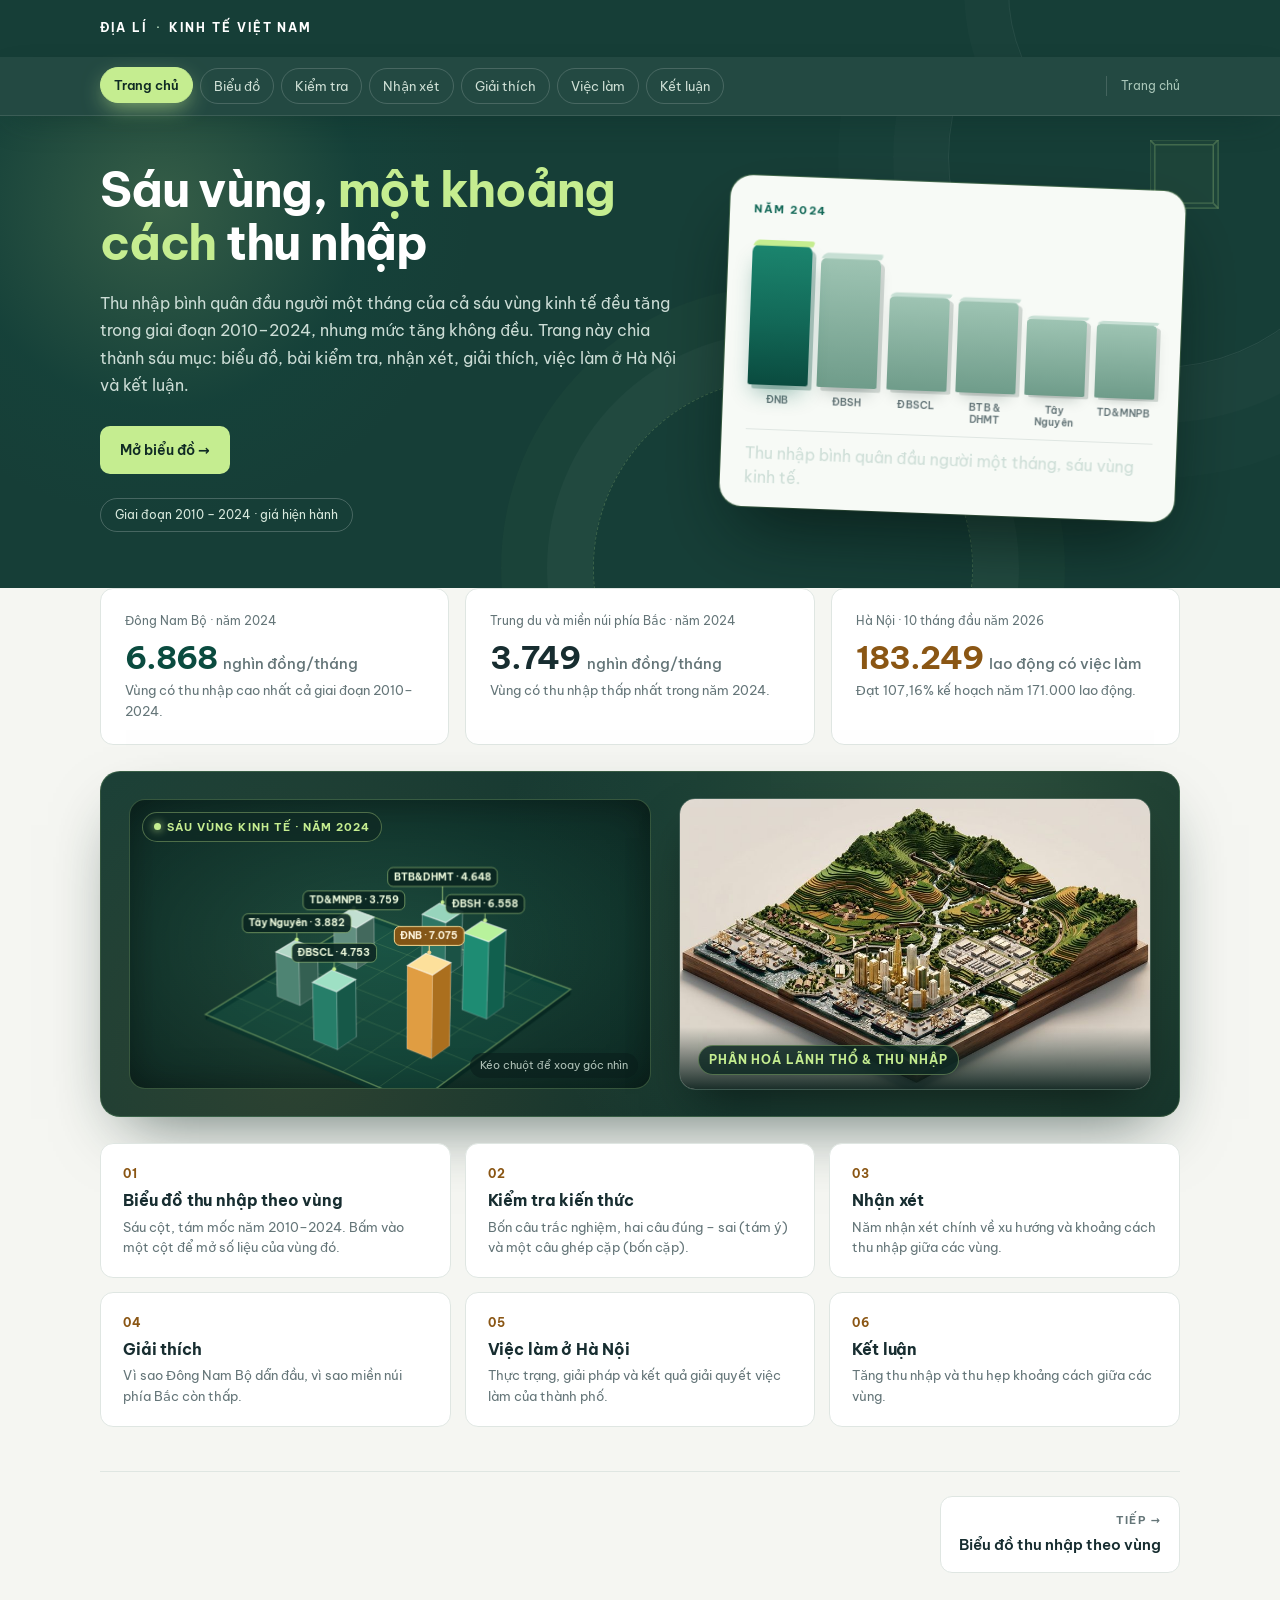
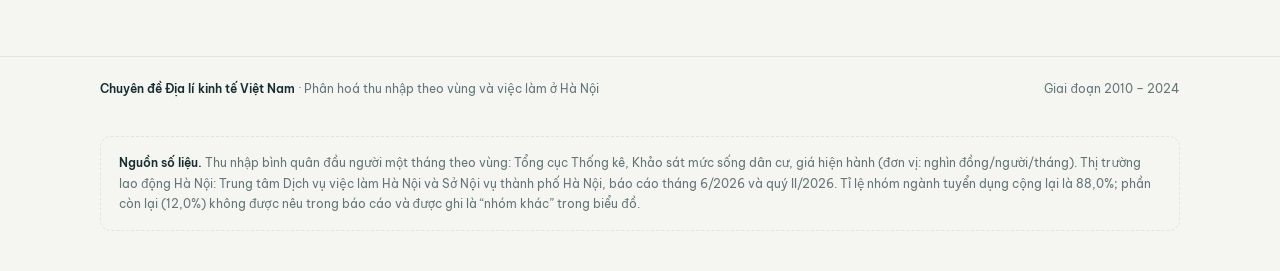
==== commit 17dff681: "Rename index-standalone.html to index.html" ====
--- a/index.html
+++ b/index.html
@@ -4,11 +4,1133 @@
 <meta charset="utf-8">
 <meta name="viewport" content="width=device-width,initial-scale=1">
 <title>Phân hoá thu nhập theo vùng và việc làm ở Hà Nội — Địa lí kinh tế Việt Nam</title>
-<link rel="icon" href="assets/favicon">
-<link rel="icon" type="image/png" href="assets/favicon.png">
-<link rel="shortcut icon" href="assets/favicon.ico">
+<link rel="icon" type="image/png" href="[data-uri]">
 <meta name="description" content="Thu nhập bình quân đầu người một tháng theo vùng, 2010–2024: biểu đồ tương tác, bài kiểm tra, nhận xét, giải thích và vấn đề việc làm ở Hà Nội.">
-<link rel="stylesheet" href="styles.css">
+<style>
+﻿@font-face{font-family:'BVP';src:url([data-uri]) format('woff2');font-weight:400;font-style:normal;font-display:swap;unicode-range:U+0102-0103,U+0110-0111,U+0128-0129,U+0168-0169,U+01A0-01A1,U+01AF-01B0,U+0300-0301,U+0303-0304,U+0308-0309,U+0323,U+0329,U+1EA0-1EF9,U+20AB}
+@font-face{font-family:'BVP';src:url([data-uri]) format('woff2');font-weight:400;font-style:normal;font-display:swap}
+@font-face{font-family:'BVP';src:url([data-uri]) format('woff2');font-weight:500;font-style:normal;font-display:swap;unicode-range:U+0102-0103,U+0110-0111,U+0128-0129,U+0168-0169,U+01A0-01A1,U+01AF-01B0,U+0300-0301,U+0303-0304,U+0308-0309,U+0323,U+0329,U+1EA0-1EF9,U+20AB}
+@font-face{font-family:'BVP';src:url([data-uri]) format('woff2');font-weight:500;font-style:normal;font-display:swap}
+@font-face{font-family:'BVP';src:url([data-uri]) format('woff2');font-weight:600;font-style:normal;font-display:swap;unicode-range:U+0102-0103,U+0110-0111,U+0128-0129,U+0168-0169,U+01A0-01A1,U+01AF-01B0,U+0300-0301,U+0303-0304,U+0308-0309,U+0323,U+0329,U+1EA0-1EF9,U+20AB}
+@font-face{font-family:'BVP';src:url([data-uri]) format('woff2');font-weight:600;font-style:normal;font-display:swap}
+@font-face{font-family:'BVP';src:url([data-uri]) format('woff2');font-weight:700;font-style:normal;font-display:swap;unicode-range:U+0102-0103,U+0110-0111,U+0128-0129,U+0168-0169,U+01A0-01A1,U+01AF-01B0,U+0300-0301,U+0303-0304,U+0308-0309,U+0323,U+0329,U+1EA0-1EF9,U+20AB}
+@font-face{font-family:'BVP';src:url([data-uri]) format('woff2');font-weight:700;font-style:normal;font-display:swap}
+
+:root{
+  --bg:#f5f6f2; --paper:#fff; --text:#172d30; --muted:#647578; --border:#dfe6e2;
+  --accent:#126857; --accent-d:#0a4b3f; --soft:#eaf3ed; --gold:#c88534; --gold-ink:#8a5614; --gold-s:#f6edda;
+  --forest:#163e37; --bad:#a8443a; --bad-bg:#fbefec; --ok:#2b6e4a; --ok-bg:#e9f4ed;
+  --r:13px; --ease:cubic-bezier(.16,1,.3,1); --ease-in:cubic-bezier(.4,0,1,1);
+  --shadow:0 24px 60px -34px #163e3740, 0 2px 5px -2px #163e3712;
+}
+*{box-sizing:border-box}
+html{-webkit-text-size-adjust:100%;scroll-behavior:smooth;scroll-padding-top:76px}
+body{margin:0;background:var(--bg);color:var(--text);font:400 16px/1.72 'BVP',system-ui,-apple-system,'Segoe UI',sans-serif;-webkit-font-smoothing:antialiased}
+h1,h2,h3,h4,p,ul,ol,figure{margin:0}
+ul,ol{padding:0;list-style:none}
+button{font:inherit;color:inherit}
+a{color:inherit}
+img{max-width:100%;display:block}
+::selection{background:#cfe6d9;color:#0f2a24}
+.wrap{width:min(1080px,90%);margin-inline:auto}
+.sr-only{position:absolute;width:1px;height:1px;padding:0;margin:-1px;overflow:hidden;clip:rect(0 0 0 0);white-space:nowrap;border:0}
+:focus-visible{outline:3px solid var(--accent);outline-offset:3px;border-radius:6px}
+
+/* ================= header / nav ================= */
+.hero{background:#163e37;color:#fff;position:relative;overflow:hidden;padding:48px 0 56px}
+.hero::after{content:"";position:absolute;width:420px;height:420px;border:1px solid #ffffff15;border-radius:50%;right:-90px;top:-170px;box-shadow:0 0 0 55px #ffffff04,0 0 0 110px #ffffff03;pointer-events:none}
+.hero > .wrap{position:relative;z-index:1}
+.top{display:flex;align-items:center;justify-content:space-between;padding:16px 0;gap:20px;position:relative;z-index:1}
+.brand{font-size:12px;font-weight:700;letter-spacing:.16em;text-transform:uppercase;text-decoration:none;display:inline-flex;align-items:center;gap:8px}
+.brand span{color:#b4d8bd}
+.brand:hover span{color:#c5ed90}
+
+.hero-grid{display:grid;grid-template-columns:1.12fr .88fr;gap:46px;align-items:center}
+.hero h1{font-size:clamp(32px,4.2vw,48px);line-height:1.1;letter-spacing:-.026em;max-width:19ch;margin:0 0 20px;font-weight:700}
+.hero h1 em{font-style:normal;color:#c5ed90}
+.hero p{color:#ccddd6;max-width:58ch;font-size:16px}
+.period{display:inline-flex;margin-top:24px;border:1px solid #ffffff36;padding:6px 14px;border-radius:100px;font-size:12px;color:#d9eade}
+.hero-cta{display:flex;gap:10px;flex-wrap:wrap;margin-top:26px}
+.hero-cta a{display:inline-flex;align-items:center;gap:9px;text-decoration:none;padding:12px 20px;border-radius:10px;font-size:14px;font-weight:600;transition:transform .18s var(--ease),background .2s,border-color .2s}
+.hero-cta .primary{background:#c5ed90;color:#0f2a24}
+.hero-cta .primary:hover{background:#d6f3ac;transform:translateY(-1px)}
+.hero-cta .secondary{border:1px solid #ffffff40;color:#e8f2ec}
+.hero-cta .secondary:hover{background:#ffffff12;transform:translateY(-1px)}
+
+.hero-card{background:#f7faf6;color:var(--text);border-radius:22px;padding:24px 24px 18px;transform:rotate(2.2deg);box-shadow:0 30px 70px -20px #03110d99;position:relative;z-index:1}
+.hero-card .cap-top{font-size:11px;font-weight:700;letter-spacing:.16em;text-transform:uppercase;color:var(--accent)}
+.mini{height:152px;display:flex;gap:9px;align-items:flex-end;margin-top:14px}
+.mini-bar{flex:1;height:100%;background:#a8c7b9;border-radius:7px 7px 2px 2px;transform:scaleY(0);transform-origin:bottom;transition:transform .7s var(--ease)}
+.mini-bar.top{background:var(--accent)}
+.mini-labels{display:flex;gap:9px;margin-top:9px;font-size:9.5px;color:var(--muted);text-align:center;line-height:1.25;font-weight:600;letter-spacing:.02em}
+.mini-labels span{flex:1;height:24px}
+.mini-cap{font-size:12px;color:#55696c;border-top:1px solid var(--border);padding-top:11px;margin-top:11px;line-height:1.5}
+
+/* compact page header */
+.phead{background:var(--forest);color:#fff;position:relative;overflow:hidden}
+.phead::after{content:"";position:absolute;width:340px;height:340px;border:1px solid #ffffff12;border-radius:50%;right:-70px;top:-180px;box-shadow:0 0 0 44px #ffffff04}
+.phead .top{border-bottom:0;padding:18px 0}
+.ptitle{padding:0 0 20px;border-bottom:1px solid var(--border);margin-bottom:26px}
+.ptitle h1{font-size:clamp(26px,3.2vw,35px);line-height:1.16;letter-spacing:-.024em;max-width:26ch;font-weight:700}
+.ptitle .lede{color:var(--muted);font-size:15.5px;max-width:66ch;margin-top:12px}
+
+/* nav */
+.nav-sticky{position:sticky;top:0;z-index:40;background:var(--forest);border-bottom:1px solid #ffffff1c;padding-inline:8px}
+.navbar{display:flex;align-items:center;gap:14px;padding:11px 0}
+.nav{display:flex;gap:7px;flex-wrap:wrap;flex:1;min-width:0}
+.nav a{position:relative;color:#cfe0d6;text-decoration:none;border:1px solid #ffffff2b;background:transparent;padding:6px 13px;border-radius:99px;font-size:13px;transition:border-color .2s,color .2s,background .22s var(--ease),transform .18s var(--ease)}
+.nav a:hover{border-color:#c5ed90;color:#eaf7da}
+.nav a:active{transform:scale(.97)}
+.nav a[aria-current="page"]{border-color:#c5ed90;color:#0f2a24;background:#c5ed90;font-weight:600}
+.nav a[aria-current="page"]::after{content:none}
+.nav a:active{background:#ffffff18}
+.pageidx{font-size:11.5px;color:#a9c6b8;font-variant-numeric:tabular-nums;white-space:nowrap;border-left:1px solid #ffffff26;padding-left:14px}
+.pageidx b{color:#eaf7da;font-weight:600}
+
+/* ================= page system ================= */
+main{padding-bottom:34px;min-height:52vh}
+.page{padding:44px 0 10px}
+.page[data-page='home']{padding-top:0}
+body[data-mode="single"] .page{display:none}
+body[data-mode="single"] .page.active{display:block}
+.page.enter{animation:pageIn .38s var(--ease) both}
+@keyframes pageIn{from{opacity:0;transform:translateY(14px)}to{opacity:1;transform:none}}
+
+.section-title{display:flex;align-items:baseline;gap:14px;margin-bottom:10px}
+.section-title .number{font-size:12px;font-weight:700;letter-spacing:.1em;color:var(--gold-ink);font-variant-numeric:tabular-nums}
+.section-title h2{font-size:clamp(22px,2.4vw,29px);letter-spacing:-.022em;line-height:1.24}
+.lede{color:var(--muted);max-width:68ch;margin-bottom:22px;font-size:15.5px}
+.lede b{color:var(--text);font-weight:600}
+.panel{background:var(--paper);border:1px solid var(--border);border-radius:var(--r);padding:26px 28px}
+
+/* ================= stats ================= */
+.stats{display:grid;grid-template-columns:repeat(3,1fr);gap:16px;margin:0 0 8px}
+.stat{border:1px solid var(--border);border-radius:var(--r);background:var(--paper);padding:22px 24px;position:relative;overflow:hidden}
+.stat small{color:var(--muted);font-size:12px;display:block}
+.stat .value{font-size:32px;font-weight:700;letter-spacing:-.03em;line-height:1.2;margin:6px 0 4px;font-variant-numeric:tabular-nums}
+.stat .value span{font-size:15px;font-weight:500;letter-spacing:0;color:var(--muted)}
+.stat p{font-size:13px;color:var(--muted);line-height:1.6}
+.stat.hi .value{color:var(--accent-d)}
+.stat.gold .value{color:#8a5614}
+
+/* ================= chart ================= */
+.chart-figure{background:var(--paper);border:1px solid var(--border);border-radius:var(--r);padding:22px 26px 20px;margin:0}
+.chart-top{display:flex;justify-content:space-between;align-items:baseline;gap:16px;flex-wrap:wrap;padding-bottom:14px;border-bottom:1px solid var(--border)}
+.chart-top h2{font-size:15px;font-weight:600;letter-spacing:-.01em}
+.chart-top .unit{font-size:12px;color:var(--muted);white-space:nowrap}
+.yearbar{display:flex;align-items:center;gap:14px;margin-top:16px}
+.yearbar .lbl{font-size:11px;font-weight:700;letter-spacing:.14em;text-transform:uppercase;color:var(--muted);white-space:nowrap}
+.rail{display:flex;flex:1;position:relative}
+.rail::before{content:"";position:absolute;left:0;right:0;top:50%;height:1px;background:var(--border)}
+.yr{position:relative;z-index:1;flex:1;background:none;border:0;padding:7px 2px;cursor:pointer;font:inherit;font-size:12.5px;color:var(--muted);border-radius:8px;transition:color .2s,background .2s,transform .18s var(--ease);font-variant-numeric:tabular-nums}
+.yr::before{content:"";position:absolute;left:50%;top:2px;width:1px;height:7px;background:var(--border);transform:translateX(-50%)}
+.yr:hover{color:var(--accent);background:var(--soft)}
+.yr:active{transform:scale(.94)}
+.yr[aria-pressed="true"]{color:#fff;background:var(--accent);font-weight:600}
+.yr[aria-pressed="true"]::before{background:#ffffff88}
+
+.plot{margin-top:20px;display:flex;gap:clamp(6px,1.8vw,24px);align-items:stretch;height:340px;position:relative;padding-left:52px}
+.axis{position:absolute;left:0;top:0;bottom:34px;width:52px;font-size:11px;color:var(--muted);text-align:right}
+.axis span{position:absolute;right:10px;transform:translateY(50%);font-variant-numeric:tabular-nums}
+.gridlayer{position:absolute;left:52px;right:0;top:0;bottom:34px;pointer-events:none}
+.gridline{position:absolute;left:0;right:0;height:1px;background:var(--border);transform:scaleX(0);transform-origin:left;transition:transform .6s var(--ease)}
+.gridline.zero{background:#c2d0ca}
+.page.active .gridline,body[data-mode="multi"] .gridline{transform:scaleX(1)}
+.col{position:relative;flex:1;height:100%;display:flex;flex-direction:column;justify-content:flex-end;align-items:center;background:none;border:0;padding:0;cursor:pointer;border-radius:10px 10px 0 0}
+.col .barwrap{position:relative;width:100%;flex:1;display:flex;align-items:flex-end;justify-content:center}
+.col .bar{width:100%;max-width:74px;height:100%;background:linear-gradient(180deg,#1b7d68,var(--accent));border-radius:10px 10px 3px 3px;transform:scaleY(var(--s,0));transform-origin:bottom;transition:transform .58s var(--ease),background .3s,box-shadow .3s}
+.col .ghost{position:absolute;left:0;right:0;border-top:2px dashed #a7c2b7;pointer-events:none;bottom:var(--g,0%);transition:bottom .58s var(--ease),opacity .3s;opacity:0}
+.col .ghost.on{opacity:1}
+.col:hover .bar{background:linear-gradient(180deg,#1e8b74,#0f5b4a)}
+.col .val{position:absolute;left:0;right:0;text-align:center;font-size:13px;font-weight:700;letter-spacing:-.02em;font-variant-numeric:tabular-nums;color:var(--text);bottom:var(--lab,0%);transition:bottom .58s var(--ease),color .3s,opacity .25s}
+.col .nm{font-size:11.5px;line-height:1.3;color:var(--muted);text-align:center;height:34px;padding-top:8px;font-weight:500;transition:color .25s}
+.col .nm .brief{display:none}
+.col[aria-pressed="true"] .bar{background:linear-gradient(180deg,#d99a4a,var(--gold));box-shadow:0 0 0 3px #c8853422}
+.col[aria-pressed="true"] .val{color:#9c661f}
+.col[aria-pressed="true"] .nm{color:var(--accent);font-weight:600}
+
+/* detail panel */
+.detail{margin-top:18px;border:1px solid var(--border);border-radius:var(--r);background:var(--paper);padding:0;overflow:hidden;display:none;box-shadow:0 18px 40px -32px #163e3755}
+.detail.on{display:block;animation:detailIn .42s var(--ease) both}
+@keyframes detailIn{from{opacity:0;transform:translateY(10px)}to{opacity:1;transform:none}}
+.detail-head{display:flex;justify-content:space-between;align-items:flex-start;gap:16px;padding:20px 24px 16px;border-bottom:1px solid var(--border);background:linear-gradient(180deg,#f8faf8,#fff)}
+.detail-head h3{font-size:19px;letter-spacing:-.02em;line-height:1.3}
+.detail-head .sub{font-size:12.5px;color:var(--muted);margin-top:3px}
+.detail-close{border:1px solid var(--border);background:var(--paper);border-radius:8px;width:32px;height:32px;flex:none;cursor:pointer;color:var(--muted);line-height:1;transition:border-color .2s,color .2s,transform .18s var(--ease)}
+.detail-close:hover{border-color:var(--accent);color:var(--accent)}
+.detail-close:active{transform:scale(.9)}
+.detail-body{padding:20px 24px 22px;display:grid;grid-template-columns:1.15fr 1fr;gap:26px}
+.facts{display:grid;grid-template-columns:1fr 1fr;gap:12px}
+.fact{border:1px solid var(--border);border-radius:10px;padding:12px 14px;background:#fbfcfa;animation:factIn .4s var(--ease) both}
+.fact:nth-child(2){animation-delay:.05s}.fact:nth-child(3){animation-delay:.1s}.fact:nth-child(4){animation-delay:.15s}
+@keyframes factIn{from{opacity:0;transform:translateY(8px)}to{opacity:1;transform:none}}
+.fact small{display:block;font-size:11px;color:var(--muted);line-height:1.4}
+.fact b{font-size:19px;letter-spacing:-.02em;font-variant-numeric:tabular-nums}
+.fact b span{font-size:11.5px;font-weight:500;color:var(--muted);letter-spacing:0}
+.fact .rank{font-size:15px}
+.series{margin-top:14px}
+.series table{width:100%;border-collapse:collapse;font-size:12.5px;font-variant-numeric:tabular-nums}
+.series caption{text-align:left;font-size:11px;letter-spacing:.12em;text-transform:uppercase;color:var(--muted);padding-bottom:7px;font-weight:700}
+.series th,.series td{padding:6px;border-bottom:1px solid var(--border);text-align:right}
+.series th:first-child,.series td:first-child{text-align:left;color:var(--muted)}
+.series tr.now td{font-weight:700;color:var(--accent);background:var(--soft)}
+.why .k{display:block;font-size:11px;letter-spacing:.14em;text-transform:uppercase;color:var(--gold-ink);margin-bottom:7px;font-weight:700}
+.why p{font-size:14px;line-height:1.7}
+.why p + p{margin-top:9px}
+.why .cite{font-size:12px;color:var(--muted);margin-top:10px;border-top:1px dashed var(--border);padding-top:9px}
+.chart-note{display:flex;justify-content:space-between;gap:16px;flex-wrap:wrap;font-size:12px;color:var(--muted);border-top:1px solid var(--border);margin-top:16px;padding-top:12px;line-height:1.6}
+.chart-note b{color:var(--text);font-weight:600}
+
+/* ================= lists / reasons ================= */
+.ol-list{display:flex;flex-direction:column;gap:14px;counter-reset:item}
+.ol-list li{position:relative;padding-left:38px;font-size:15.5px;line-height:1.72}
+.ol-list li::before{counter-increment:item;content:counter(item,decimal-leading-zero);position:absolute;left:0;top:2px;font-size:11.5px;font-weight:700;color:var(--gold-ink);letter-spacing:.06em;font-variant-numeric:tabular-nums}
+.ol-list li b{font-weight:600}
+.chip{border:1px solid var(--border);background:#fbfcfa;border-radius:6px;padding:0 5px;margin:0 1px;font-size:13px;font-weight:600;font-variant-numeric:tabular-nums;cursor:pointer;transition:.2s;display:inline-block;line-height:1.45}
+.chip:hover{border-color:var(--accent);color:var(--accent);background:var(--soft)}
+
+.reasons{display:grid;gap:0}
+.reason{display:grid;grid-template-columns:44px 1fr;gap:16px;padding:22px 0;border-top:1px solid var(--border)}
+.reason:first-child{border-top:0;padding-top:4px}
+.reason .symbol{width:40px;height:40px;border-radius:11px;background:var(--soft);color:var(--accent);display:grid;place-items:center;flex:none}
+.reason .symbol svg{width:19px;height:19px}
+.reason h2{font-size:15.5px;margin-bottom:6px;letter-spacing:-.01em}
+.reason p{font-size:14.5px;line-height:1.72;color:#354a4c}
+
+.conclusion{background:var(--forest);color:#fff;border-radius:18px;padding:38px 40px;display:grid;grid-template-columns:1fr auto;gap:30px;align-items:center;position:relative;overflow:hidden}
+.conclusion::after{content:"";position:absolute;width:300px;height:300px;border:1px solid #ffffff12;border-radius:50%;right:-70px;bottom:-150px;box-shadow:0 0 0 45px #ffffff05}
+.conclusion h2{font-size:clamp(22px,2.6vw,31px);line-height:1.24;letter-spacing:-.022em;margin:0 0 14px;position:relative;z-index:1}
+.conclusion p{color:#ccddd6;font-size:15px;max-width:62ch;position:relative;z-index:1}
+.conclusion .mark{font-size:12px;letter-spacing:.14em;text-transform:uppercase;color:#cfe3d5;position:static}
+
+/* ================= Hà Nội ================= */
+.subhead{font-size:13px;font-weight:700;letter-spacing:.1em;text-transform:uppercase;color:var(--muted);margin:34px 0 14px;display:flex;align-items:center;gap:10px}
+.subhead::after{content:"";flex:1;height:1px;background:var(--border)}
+.split{display:grid;grid-template-columns:1fr 1fr;gap:16px;align-items:start}
+.bars-h{display:grid;gap:11px;margin-top:4px}
+.brow{display:grid;grid-template-columns:1fr;gap:5px}
+.brow .t{display:flex;justify-content:space-between;gap:12px;font-size:13px;align-items:baseline}
+.brow .t span:last-child{font-weight:700;font-variant-numeric:tabular-nums;flex:none}
+.brow .track{height:9px;background:var(--soft);border-radius:99px;overflow:hidden}
+.brow .fill{height:100%;background:var(--accent);border-radius:99px;width:0;transition:width .9s var(--ease)}
+.brow.other .fill{background:#b7c6c0}
+.brow small{font-size:12px;color:var(--muted)}
+.donut-wrap{display:flex;align-items:center;gap:26px;flex-wrap:wrap}
+.donut{--p:0;width:132px;height:132px;border-radius:50%;flex:none;background:conic-gradient(var(--accent) 0 calc(var(--p)*1%),var(--gold) calc(var(--p)*1%) 100%);display:grid;place-items:center;position:relative}
+.donut::before{content:"";position:absolute;inset:13px;border-radius:50%;background:var(--paper)}
+.donut b{position:relative;font-size:20px;letter-spacing:-.02em;font-variant-numeric:tabular-nums}
+.legend{display:grid;gap:9px;font-size:13px}
+.legend .lghead{font-size:11px;letter-spacing:.14em;text-transform:uppercase;color:var(--gold-ink);font-weight:700}
+.legend div{display:flex;align-items:center;gap:9px}
+.legend i{width:11px;height:11px;border-radius:3px;flex:none}
+.legend b{font-variant-numeric:tabular-nums}
+.legend .row{animation:factIn .4s var(--ease) both}
+.legend .row:nth-child(3){animation-delay:.08s}
+.legend .row:nth-child(4){animation-delay:.16s}
+.meter{margin-top:6px}
+.meter .track{height:14px;background:var(--soft);border-radius:99px;position:relative}
+.meter .fill{height:100%;border-radius:99px;background:linear-gradient(90deg,#1b7d68,var(--accent));width:0;transition:width 1.1s var(--ease)}
+.meter .goal{position:absolute;top:-6px;bottom:-6px;width:2px;background:var(--gold);transform:scaleY(.2);opacity:0;transition:transform .5s var(--ease) .7s,opacity .4s .7s}
+.meter .goal.on{transform:scaleY(1);opacity:1}
+.meter .goal::after{content:"Kế hoạch 171.000";position:absolute;top:-20px;left:50%;transform:translateX(-50%);font-size:11px;color:var(--gold-ink);white-space:nowrap;font-weight:700;letter-spacing:.02em}
+.meter .cap{display:flex;justify-content:space-between;font-size:12.5px;color:var(--muted);margin-top:26px;gap:12px;flex-wrap:wrap}
+.meter .cap b{color:var(--text);font-variant-numeric:tabular-nums}
+.callout{background:var(--gold-s);border:1px solid #e4cfa4;border-radius:9px;padding:11px 14px;font-size:13.5px;line-height:1.6;color:#6b4d16;margin-top:14px}
+
+/* ================= game ================= */
+.game-shell{background:var(--paper);border:1px solid var(--border);border-radius:20px;padding:24px 26px 26px;box-shadow:var(--shadow)}
+.game-head{display:flex;justify-content:space-between;align-items:center;gap:16px;flex-wrap:wrap;margin-bottom:16px}
+.rounds{display:flex;gap:8px;flex-wrap:wrap}
+.round{font-size:11px;font-weight:700;letter-spacing:.08em;text-transform:uppercase;color:var(--muted);border:1px solid var(--border);border-radius:99px;padding:5px 12px;transition:color .25s,background .25s,border-color .25s}
+.round.active{color:#fff;background:var(--accent);border-color:var(--accent)}
+.round.done{color:var(--accent);border-color:#a9cfc1;background:var(--soft)}
+.progress{height:5px;background:var(--soft);border-radius:99px;overflow:hidden;margin-bottom:22px}
+.progress .fill{height:100%;background:var(--accent);width:0;transition:width .5s var(--ease)}
+.qcount{font-size:12px;color:var(--muted);font-variant-numeric:tabular-nums}
+.question{font-size:clamp(17px,2vw,20px);line-height:1.45;letter-spacing:-.01em;font-weight:600;margin-bottom:6px;animation:factIn .35s var(--ease) both}
+.qhelp{font-size:13px;color:var(--muted);margin-bottom:18px}
+.options{display:grid;gap:10px}
+.opt{display:flex;align-items:flex-start;gap:12px;text-align:left;border:1px solid var(--border);background:#fbfcfa;border-radius:11px;padding:14px 16px;cursor:pointer;font-size:14.5px;line-height:1.6;transition:border-color .2s,background .2s,transform .18s var(--ease);animation:optIn .34s var(--ease) both}
+.opt:nth-child(2){animation-delay:.05s}.opt:nth-child(3){animation-delay:.1s}.opt:nth-child(4){animation-delay:.15s}
+@keyframes optIn{from{opacity:0;transform:translateY(9px)}to{opacity:1;transform:none}}
+.opt:hover:not(:disabled){border-color:var(--accent);background:#fff;transform:translateY(-1px)}
+.opt:active:not(:disabled){transform:scale(.995)}
+.opt .letter{width:24px;height:24px;border-radius:7px;background:#eef3ef;color:var(--muted);display:grid;place-items:center;font-size:12px;font-weight:700;flex:none;transition:.2s}
+.opt:hover:not(:disabled) .letter{background:var(--soft);color:var(--accent)}
+.opt.correct{border-color:#308052;background:var(--ok-bg);animation:popOk .42s var(--ease)}
+.opt.correct .letter{background:#308052;color:#fff}
+.opt.wrong{border-color:#bc5a52;background:var(--bad-bg);animation:shake .34s ease-in-out}
+.opt.wrong .letter{background:#bc5a52;color:#fff}
+.opt:disabled{cursor:default}
+@keyframes popOk{0%{transform:scale(1)}45%{transform:scale(1.012)}100%{transform:scale(1)}}
+@keyframes shake{25%{transform:translateX(-4px)}50%{transform:translateX(4px)}75%{transform:translateX(-2px)}100%{transform:none}}
+.tf-list{display:grid;gap:10px}
+.tf-row{display:grid;grid-template-columns:1fr auto;gap:14px;align-items:center;border:1px solid var(--border);background:#fbfcfa;border-radius:11px;padding:13px 16px;animation:optIn .34s var(--ease) both}
+.tf-row:nth-child(2){animation-delay:.05s}.tf-row:nth-child(3){animation-delay:.1s}.tf-row:nth-child(4){animation-delay:.15s}
+.tf-stmt{font-size:14.5px;line-height:1.65}
+.tf-btns{display:flex;gap:8px;flex:none}
+.tf-btn{border:1px solid var(--border);background:#fff;padding:7px 15px;border-radius:9px;font-size:13px;font-weight:600;cursor:pointer;min-width:62px;transition:.2s}
+.tf-btn:hover:not(:disabled){border-color:var(--accent);color:var(--accent)}
+.tf-btn:active:not(:disabled){transform:scale(.96)}
+.tf-btn.on{border-color:var(--accent);background:var(--accent);color:#fff}
+.tf-btn.correct{border-color:#308052;background:var(--ok-bg);color:#1f5c39}
+.tf-btn.wrong{border-color:#bc5a52;background:var(--bad-bg);color:#8c3730}
+.match-block + .match-block{margin-top:22px;padding-top:20px;border-top:1px dashed var(--border)}
+.match-block h3{font-size:13.5px;font-weight:600;margin-bottom:12px}
+.match-block h3 span{color:var(--gold-ink);font-weight:700;margin-right:8px}
+.match-rows{display:grid;gap:10px}
+.mrow{display:grid;grid-template-columns:minmax(0,1fr) minmax(0,1.15fr);gap:12px;align-items:center}
+.mrow .mleft{font-size:13.5px;line-height:1.5}
+.mselect{position:relative}
+.mselect select{appearance:none;width:100%;border:1px solid var(--border);border-radius:10px;background:#fbfcfa;padding:10px 34px 10px 12px;font:inherit;font-size:13px;color:var(--text);cursor:pointer;transition:border-color .2s,background .2s}
+.mselect::after{content:"";position:absolute;right:12px;top:50%;width:12px;height:12px;margin-top:-6px;pointer-events:none;background:url("data:image/svg+xml,%3Csvg xmlns='http://www.w3.org/2000/svg' viewBox='0 0 12 12' fill='none' stroke='%23647578' stroke-width='1.6' stroke-linecap='round'%3E%3Cpath d='M2.5 4.5 6 8l3.5-3.5'/%3E%3C/svg%3E") center/contain no-repeat}
+.mselect select.ok{border-color:#308052;background:var(--ok-bg);color:#1f5c39}
+.mselect select.no{border-color:#bc5a52;background:var(--bad-bg);color:#8c3730}
+.feedback{margin-top:18px;border-radius:11px;padding:0;font-size:14px;line-height:1.68;display:none}
+.feedback.on{display:block;padding:15px 17px;animation:factIn .34s var(--ease) both}
+.feedback.ok{background:var(--ok-bg);border:1px solid #b8dcc6}
+.feedback.bad{background:var(--bad-bg);border:1px solid #e5c2bc}
+.feedback strong{display:block;font-size:13px;margin-bottom:3px;letter-spacing:.02em}
+.feedback.ok strong{color:#1f5c39}
+.feedback.bad strong{color:#8c3730}
+.tf-group{font-size:14px;font-weight:600;margin:20px 0 10px;display:flex;gap:9px;align-items:baseline;line-height:1.4}
+.tf-list .tf-group:first-child{margin-top:0}
+.tf-num{font-size:11px;font-weight:700;letter-spacing:.1em;text-transform:uppercase;color:var(--gold-ink);white-space:nowrap}
+.mini-chart{margin-top:14px;border-top:1px dashed rgba(22,45,48,.18);padding-top:11px;display:grid;gap:7px}
+.mini-chart > b{font-size:11px;letter-spacing:.1em;text-transform:uppercase;color:#4c5d60;font-weight:700}
+.mc-row{display:grid;grid-template-columns:minmax(0,1fr) 88px auto;gap:10px;align-items:center;font-size:12.5px}
+.mc-label{color:#354a4c;white-space:nowrap;overflow:hidden;text-overflow:ellipsis}
+.mc-track{height:7px;background:rgba(18,104,87,.15);border-radius:99px;overflow:hidden}
+.mc-fill{display:block;height:100%;width:var(--w);background:var(--accent);border-radius:99px;transform-origin:left;animation:mcIn .6s var(--ease) both}
+@keyframes mcIn{from{transform:scaleX(0)}to{transform:scaleX(1)}}
+.mc-val{font-variant-numeric:tabular-nums;font-weight:600;color:var(--text);text-align:right;white-space:nowrap}
+.game-foot{display:flex;justify-content:space-between;align-items:center;gap:16px;margin-top:20px;flex-wrap:wrap}
+.score-tag{font-size:12.5px;color:var(--muted)}
+.score-tag b{color:var(--text);font-variant-numeric:tabular-nums;display:inline-block}
+.score-tag b.bump{animation:bump .45s var(--ease)}
+@keyframes bump{0%{transform:scale(1)}40%{transform:scale(1.28);color:var(--accent)}100%{transform:scale(1)}}
+.btn{border:0;background:var(--accent);color:#fff;padding:12px 24px;border-radius:10px;font-size:14px;font-weight:600;cursor:pointer;transition:.2s;box-shadow:0 6px 16px -8px #12685799;text-decoration:none;display:inline-flex;align-items:center;gap:8px}
+.btn:hover:not(:disabled){background:var(--accent-d);transform:translateY(-1px)}
+.btn:active:not(:disabled){transform:translateY(0) scale(.99)}
+.btn:disabled{opacity:.45;cursor:not-allowed;box-shadow:none}
+.btn.ghost{background:transparent;color:var(--accent);border:1px solid var(--border);box-shadow:none}
+.btn.ghost:hover{background:var(--soft);border-color:var(--accent)}
+.result-panel{text-align:center;padding:34px 20px}
+.result-icon{width:58px;height:58px;border-radius:50%;background:var(--soft);color:var(--accent);display:grid;place-items:center;margin:0 auto 16px;animation:popOk .5s var(--ease)}
+.result-panel h2{font-size:26px;letter-spacing:-.02em;margin-bottom:8px}
+.result-panel .big{font-size:44px;font-weight:700;letter-spacing:-.04em;color:var(--accent);line-height:1.1;font-variant-numeric:tabular-nums}
+.result-panel .big #finalScore{font-size:44px;color:var(--accent);font-weight:700;letter-spacing:-.04em;display:inline-block}
+.result-panel .big span + span{font-size:17px;color:var(--muted);font-weight:500;letter-spacing:0}
+.result-panel p{color:var(--muted);max-width:52ch;margin:10px auto 22px;font-size:14.5px}
+.result-actions{display:flex;gap:10px;justify-content:center;flex-wrap:wrap}
+
+/* ================= page footer nav ================= */
+.pagenav{margin-top:44px;border-top:1px solid var(--border);padding-top:24px;display:flex;justify-content:space-between;gap:14px;flex-wrap:wrap}
+.pagenav a{display:flex;flex-direction:column;gap:3px;text-decoration:none;border:1px solid var(--border);background:var(--paper);border-radius:12px;padding:14px 18px;min-width:200px;transition:border-color .2s,transform .2s var(--ease),box-shadow .2s}
+.pagenav a:hover{border-color:var(--accent);transform:translateY(-2px);box-shadow:0 12px 26px -22px #163e3770}
+.pagenav .dir{font-size:11px;letter-spacing:.12em;text-transform:uppercase;color:var(--muted);font-weight:700}
+.pagenav .ttl{font-size:14.5px;font-weight:600;color:var(--text)}
+.pagenav .next{margin-left:auto;text-align:right;align-items:flex-end}
+.pagenav a:hover .ttl{color:var(--accent)}
+
+/* home cards */
+.hub{display:grid;grid-template-columns:repeat(3,1fr);gap:14px;margin-top:26px}
+.hub a{text-decoration:none;border:1px solid var(--border);background:var(--paper);border-radius:var(--r);padding:20px 22px;display:flex;flex-direction:column;gap:6px;transition:border-color .2s,transform .22s var(--ease),box-shadow .22s}
+.hub a:hover{border-color:var(--accent);transform:translateY(-3px);box-shadow:0 16px 34px -26px #163e3780}
+.hub .n{font-size:11.5px;font-weight:700;letter-spacing:.1em;color:var(--gold-ink);font-variant-numeric:tabular-nums}
+.hub h2{font-size:16px;letter-spacing:-.01em;line-height:1.3}
+.hub p{font-size:13px;color:var(--muted);line-height:1.55}
+
+footer{border-top:1px solid var(--border);margin-top:40px;padding:22px 0 40px}
+footer .wrap{display:flex;justify-content:space-between;gap:18px;flex-wrap:wrap;font-size:12px;color:var(--muted)}
+footer b{color:var(--text);font-weight:600}
+.srcbox{margin-top:18px;border:1px dashed var(--border);border-radius:11px;padding:16px 18px;font-size:12px;line-height:1.7;color:var(--muted);width:100%}
+.srcbox b{color:var(--text)}
+
+/* reveal (scroll) */
+.reveal{opacity:0;transform:translateY(14px)}
+.reveal.in{opacity:1;transform:none;transition:opacity .55s var(--ease),transform .55s var(--ease)}
+
+@media (max-width:900px){
+  .stats{grid-template-columns:1fr 1fr}
+  .detail-body{grid-template-columns:1fr;gap:20px}
+  .split{grid-template-columns:1fr}
+  .conclusion{grid-template-columns:1fr;padding:30px 26px}
+  .hero-grid{grid-template-columns:1fr;gap:32px}
+  .hero-card{transform:rotate(-1.4deg);max-width:420px}
+  .hub{grid-template-columns:1fr 1fr}
+  .plot{height:300px;gap:8px;padding-left:40px}
+  .axis{width:40px}
+  .axis span{right:7px}
+  .gridlayer{left:40px}
+  .col .nm{font-size:10px;height:38px}
+}
+@media (max-width:620px){
+  body{font-size:15.5px}
+  .wrap{width:min(100% - 32px,1080px)}
+  .stats{grid-template-columns:1fr}
+  .hub{grid-template-columns:1fr}
+  .hero{padding:34px 0 40px}
+  .hero h1{font-size:clamp(28px,8.4vw,38px);max-width:100%}
+  .hero p{font-size:15px}
+  .page{padding:32px 0 6px}
+  .plot{height:250px;padding-left:34px;gap:5px}
+  .axis{width:34px;font-size:9px}
+  .axis span{right:6px}
+  .gridlayer{left:34px}
+  .col .val{font-size:10px}
+  .col .nm{font-size:10px;height:26px;padding-top:6px}
+  .col .nm .full{display:none}
+  .col .nm .brief{display:inline}
+  .yr{font-size:10.5px;letter-spacing:-.01em;padding:7px 0}
+  .col .bar{max-width:100%}
+  .detail-head,.detail-body{padding-inline:18px}
+  .facts{grid-template-columns:1fr}
+  .mrow{grid-template-columns:1fr;gap:6px}
+  .tf-row{grid-template-columns:1fr}
+  .game-shell{padding:20px 18px;border-radius:16px}
+  .panel{padding:20px 18px}
+  .chart-figure{padding:18px 16px}
+  .yearbar{flex-wrap:wrap}
+  .mini{height:120px}
+  .navbar{gap:8px}
+  .pageidx{display:none}
+  .nav{flex-wrap:nowrap;overflow-x:auto;scrollbar-width:none;-webkit-overflow-scrolling:touch;padding-bottom:2px}
+  .nav::-webkit-scrollbar{display:none}
+  .nav a{flex:none}
+  .pagenav a{min-width:0;flex:1}
+  .pagenav .next{margin-left:0}
+  .meter .goal::after{left:auto;right:0;transform:none}
+  .reason{grid-template-columns:1fr;gap:10px}
+  .reason .symbol{width:34px;height:34px}
+}
+/* prefers-reduced-motion handled smoothly in upgraded 3D & motion system */
+@media print{
+  .nav-sticky,.game-shell,.detail-close,.btn,.hero-cta,.pagenav{display:none!important}
+  body{background:#fff;font-size:11pt}
+  .hero,.phead{background:#fff;color:#172d30}
+  .hero::after,.phead::after{display:none}
+  .hero p,.period,.ptitle .lede{color:#3b5254!important}
+  .hero h1 em{color:#126857}
+  .hero-card{background:#f2f5ef;box-shadow:none}
+  .conclusion{background:#fff;color:#172d30;border:1px solid #ccc}
+  .conclusion p{color:#3b5254}
+  .page{page-break-inside:avoid;padding:16px 0}
+  .chart-figure,.panel,.stat,.hub a{border-color:#ccc}
+  .reveal{opacity:1;transform:none}
+  .col .bar{transform:scaleY(var(--s,0))!important}
+  body[data-mode="single"] .page{display:block!important}
+  .gridline{transform:none!important}
+}
+
+/* =========================================================================
+   GRAND 3D INTERACTIVE MODELS, ISOMETRIC DIORAMAS & MOTION DESIGN SYSTEM
+   ========================================================================= */
+
+:root {
+  --ease-out-expo: cubic-bezier(0.16, 1, 0.3, 1);
+  --ease-out-back: cubic-bezier(0.34, 1.56, 0.64, 1);
+  --ease-in-out-soft: cubic-bezier(0.4, 0, 0.2, 1);
+  --nav-dir: 1;
+}
+
+/* 1. Cinematic 3D Perspective Page Transitions */
+body[data-mode="single"] main {
+  position: relative;
+  perspective: 1400px;
+  overflow-x: clip;
+}
+body[data-mode="single"] .page {
+  display: none;
+  will-change: opacity, transform;
+  transform-origin: center top;
+}
+body[data-mode="single"] .page.active {
+  display: block;
+}
+.page.enter {
+  animation: grandPageIn 0.62s var(--ease-out-expo) both;
+}
+@keyframes grandPageIn {
+  0% {
+    opacity: 0;
+    transform: translate3d(calc(var(--nav-dir, 1) * 24px), 18px, -30px) rotateX(2.5deg) scale(0.985);
+  }
+  100% {
+    opacity: 1;
+    transform: translate3d(0, 0, 0) rotateX(0deg) scale(1);
+  }
+}
+
+/* 2. Sticky Glassmorphism Navbar & Active Pill Glow */
+.nav-sticky {
+  background: rgba(22, 62, 55, 0.94);
+  backdrop-filter: blur(14px);
+  -webkit-backdrop-filter: blur(14px);
+  box-shadow: 0 12px 34px -16px rgba(10, 42, 36, 0.55);
+}
+.nav a {
+  transition:
+    border-color 0.28s var(--ease-out-expo),
+    color 0.28s var(--ease-out-expo),
+    background-color 0.28s var(--ease-out-expo),
+    transform 0.26s var(--ease-out-back),
+    box-shadow 0.28s var(--ease-out-expo);
+}
+.nav a:hover {
+  transform: translateY(-2px);
+  box-shadow: 0 8px 20px -6px rgba(197, 237, 144, 0.4);
+}
+.nav a[aria-current="page"] {
+  box-shadow: 0 8px 22px -5px rgba(197, 237, 144, 0.65);
+  transform: translateY(-1px);
+}
+
+/* 3. Hero Ambient 3D Geometry, Topographic Contours & Interactive 3D Card */
+.hero {
+  perspective: 1200px;
+}
+.hero-decor {
+  position: absolute;
+  inset: 0;
+  pointer-events: none;
+  overflow: hidden;
+  z-index: 0;
+}
+.hero-decor .hd-orb {
+  position: absolute;
+  width: 620px;
+  height: 620px;
+  left: -150px;
+  top: -220px;
+  border-radius: 50%;
+  background: radial-gradient(circle, rgba(197, 237, 144, 0.18) 0%, rgba(18, 104, 87, 0.08) 46%, transparent 72%);
+  animation: heroOrbDrift 12s ease-in-out infinite alternate;
+}
+.hero-decor .hd-ring {
+  position: absolute;
+  width: 380px;
+  height: 380px;
+  right: 24%;
+  bottom: -170px;
+  border-radius: 50%;
+  border: 1px dashed rgba(197, 237, 144, 0.22);
+  box-shadow: 0 0 0 46px rgba(255, 255, 255, 0.03), 0 0 0 92px rgba(197, 237, 144, 0.025);
+  animation: heroRingSpin 36s linear infinite;
+}
+.hero-decor .hd-cube-scene {
+  position: absolute;
+  right: 5%;
+  top: 26px;
+  width: 64px;
+  height: 64px;
+  perspective: 400px;
+  opacity: 0.35;
+}
+.hero-decor .hd-cube {
+  width: 100%;
+  height: 100%;
+  position: relative;
+  transform-style: preserve-3d;
+  animation: rotate3DCube 18s linear infinite;
+}
+.hero-decor .hd-cube i {
+  position: absolute;
+  inset: 0;
+  border: 1.5px solid #c5ed90;
+  background: rgba(197, 237, 144, 0.06);
+}
+.hero-decor .hd-cube i:nth-child(1) { transform: rotateY(0deg) translateZ(32px); }
+.hero-decor .hd-cube i:nth-child(2) { transform: rotateY(90deg) translateZ(32px); }
+.hero-decor .hd-cube i:nth-child(3) { transform: rotateY(180deg) translateZ(32px); }
+.hero-decor .hd-cube i:nth-child(4) { transform: rotateY(-90deg) translateZ(32px); }
+.hero-decor .hd-cube i:nth-child(5) { transform: rotateX(90deg) translateZ(32px); }
+.hero-decor .hd-cube i:nth-child(6) { transform: rotateX(-90deg) translateZ(32px); }
+
+@keyframes rotate3DCube {
+  0% { transform: rotateX(22deg) rotateY(0deg) rotateZ(8deg); }
+  100% { transform: rotateX(382deg) rotateY(360deg) rotateZ(368deg); }
+}
+@keyframes heroOrbDrift {
+  0% { transform: translate3d(0, 0, 0) scale(1); }
+  100% { transform: translate3d(48px, 28px, 0) scale(1.1); }
+}
+@keyframes heroRingSpin {
+  0% { transform: rotate(0deg) scale(1); }
+  50% { transform: rotate(180deg) scale(1.05); }
+  100% { transform: rotate(360deg) scale(1); }
+}
+
+/* 3D Extruded Mini Bars on Hero Card */
+.hero-card {
+  transform-style: preserve-3d;
+  transition: transform 0.35s var(--ease-out-expo), box-shadow 0.35s var(--ease-out-expo);
+  box-shadow: 0 34px 76px -18px rgba(3, 17, 13, 0.7), 0 0 0 1px rgba(197, 237, 144, 0.25);
+}
+.hero-card .mini {
+  perspective: 600px;
+  padding-top: 12px;
+}
+.mini-bar {
+  position: relative;
+  transform-style: preserve-3d;
+  background: linear-gradient(180deg, #9ec4b3 0%, #6f9c8a 100%);
+  box-shadow: 4px 4px 0 rgba(15, 42, 36, 0.16), 0 10px 18px -6px rgba(15, 42, 36, 0.25);
+}
+.mini-bar.top {
+  background: linear-gradient(180deg, #1b856e 0%, var(--accent) 55%, var(--accent-d) 100%);
+  box-shadow: 4px 4px 0 rgba(10, 75, 63, 0.28), 0 12px 22px -6px rgba(18, 104, 87, 0.45);
+}
+.mini-bar::before {
+  content: "";
+  position: absolute;
+  left: 0;
+  right: 0;
+  top: -5px;
+  height: 6px;
+  border-radius: 4px 4px 0 0;
+  background: #c7dfd4;
+  transform: skewX(-28deg) translateX(2px);
+}
+.mini-bar.top::before {
+  background: #c5ed90;
+}
+
+/* 4. Interactive 3D Isometric Showcase Stage (Home & Subpages) */
+.iso-stage-card {
+  margin: 26px 0 12px;
+  background: linear-gradient(135deg, #163e37 0%, #0d2b26 100%);
+  color: #fff;
+  border-radius: 20px;
+  padding: 26px 28px;
+  display: grid;
+  grid-template-columns: 1.05fr 0.95fr;
+  gap: 28px;
+  align-items: center;
+  position: relative;
+  overflow: hidden;
+  box-shadow: 0 28px 64px -26px rgba(15, 42, 36, 0.65);
+  border: 1px solid rgba(197, 237, 144, 0.2);
+}
+.iso-stage-card::before {
+  content: "";
+  position: absolute;
+  inset: 0;
+  background:
+    radial-gradient(circle at 82% 24%, rgba(197, 237, 144, 0.16), transparent 52%),
+    radial-gradient(circle at 18% 85%, rgba(200, 133, 52, 0.14), transparent 48%);
+  pointer-events: none;
+}
+.iso-canvas-wrap {
+  position: relative;
+  height: 290px;
+  border-radius: 16px;
+  background: radial-gradient(ellipse at center, rgba(18, 104, 87, 0.32) 0%, rgba(10, 36, 31, 0.78) 100%);
+  border: 1px solid rgba(197, 237, 144, 0.22);
+  overflow: hidden;
+  cursor: grab;
+  user-select: none;
+  box-shadow: inset 0 0 36px rgba(0, 0, 0, 0.35);
+}
+.iso-canvas-wrap:active {
+  cursor: grabbing;
+}
+.iso-canvas-wrap canvas {
+  width: 100%;
+  height: 100%;
+  display: block;
+}
+.iso-badge {
+  position: absolute;
+  top: 12px;
+  left: 12px;
+  background: rgba(15, 42, 36, 0.82);
+  backdrop-filter: blur(6px);
+  border: 1px solid rgba(197, 237, 144, 0.35);
+  color: #c5ed90;
+  font-size: 10.5px;
+  font-weight: 700;
+  letter-spacing: 0.1em;
+  text-transform: uppercase;
+  padding: 5px 11px;
+  border-radius: 99px;
+  pointer-events: none;
+  display: inline-flex;
+  align-items: center;
+  gap: 6px;
+}
+.iso-badge::before {
+  content: "";
+  width: 7px;
+  height: 7px;
+  border-radius: 50%;
+  background: #c5ed90;
+  box-shadow: 0 0 8px #c5ed90;
+  animation: pulseDot 1.8s ease-in-out infinite;
+}
+@keyframes pulseDot {
+  0%, 100% { transform: scale(1); opacity: 1; }
+  50% { transform: scale(1.4); opacity: 0.55; }
+}
+.iso-hint {
+  position: absolute;
+  bottom: 10px;
+  right: 12px;
+  font-size: 11px;
+  color: rgba(217, 234, 222, 0.8);
+  background: rgba(10, 32, 28, 0.65);
+  padding: 3px 10px;
+  border-radius: 99px;
+  pointer-events: none;
+}
+.iso-visual-card {
+  position: relative;
+  border-radius: 16px;
+  overflow: hidden;
+  border: 1px solid rgba(255, 255, 255, 0.16);
+  box-shadow: 0 22px 48px -18px rgba(0, 0, 0, 0.55);
+  transform-style: preserve-3d;
+  transition: transform 0.4s var(--ease-out-expo), box-shadow 0.4s var(--ease-out-expo);
+}
+.iso-visual-card:hover {
+  transform: translateY(-4px) rotateY(-3deg) rotateX(2deg);
+  box-shadow: 0 28px 60px -14px rgba(0, 0, 0, 0.7);
+}
+.iso-visual-card img {
+  width: 100%;
+  height: 290px;
+  object-fit: cover;
+  display: block;
+  transition: transform 0.65s var(--ease-out-expo);
+}
+.iso-visual-card:hover img {
+  transform: scale(1.045);
+}
+.iso-visual-overlay {
+  position: absolute;
+  inset: auto 0 0 0;
+  padding: 18px 18px 14px;
+  background: linear-gradient(180deg, transparent 0%, rgba(10, 32, 28, 0.92) 100%);
+  display: flex;
+  justify-content: space-between;
+  align-items: flex-end;
+  gap: 10px;
+}
+.iso-visual-overlay span {
+  font-size: 11.5px;
+  font-weight: 700;
+  letter-spacing: 0.08em;
+  text-transform: uppercase;
+  color: #c5ed90;
+  background: rgba(15, 42, 36, 0.85);
+  border: 1px solid rgba(197, 237, 144, 0.35);
+  padding: 4px 10px;
+  border-radius: 99px;
+}
+
+/* 5. True 3D Extruded Prism Columns on Biểu Đồ Page */
+.chart-figure {
+  perspective: 1200px;
+}
+.plot {
+  perspective: 1000px;
+  transform-style: preserve-3d;
+}
+.col {
+  transform-style: preserve-3d;
+  transition: transform 0.3s var(--ease-out-expo);
+}
+.col:hover {
+  transform: translateY(-3px) translateZ(10px);
+}
+.col .bar {
+  position: relative;
+  transform-style: preserve-3d;
+  background: linear-gradient(180deg, #22997e 0%, var(--accent) 55%, var(--accent-d) 100%);
+  border-radius: 8px 8px 3px 3px;
+  box-shadow:
+    7px 7px 0 rgba(10, 75, 63, 0.22),
+    12px 16px 26px -8px rgba(22, 62, 55, 0.34),
+    inset 0 1px 0 rgba(255, 255, 255, 0.38);
+  transition:
+    transform 0.65s var(--ease-out-expo),
+    background 0.3s ease,
+    box-shadow 0.3s ease;
+}
+/* 3D Top Cap of Bar */
+.col .bar::before {
+  content: "";
+  position: absolute;
+  left: 2px;
+  right: -5px;
+  top: -7px;
+  height: 8px;
+  background: linear-gradient(90deg, #8fd9b6, #c5ed90);
+  border-radius: 4px 4px 0 0;
+  transform: skewX(-35deg);
+  opacity: 0.92;
+  transition: background 0.3s ease;
+}
+.col[aria-pressed="true"] .bar {
+  background: linear-gradient(180deg, #e7a955 0%, var(--gold) 60%, #965e19 100%);
+  box-shadow:
+    7px 7px 0 rgba(138, 86, 20, 0.28),
+    0 0 0 3px rgba(200, 133, 52, 0.25),
+    12px 18px 28px -8px rgba(138, 86, 20, 0.45);
+}
+.col[aria-pressed="true"] .bar::before {
+  background: linear-gradient(90deg, #f7d794, #ffeaa7);
+}
+.col .val {
+  transition:
+    bottom 0.65s var(--ease-out-expo),
+    color 0.25s ease,
+    transform 0.25s var(--ease-out-back);
+  text-shadow: 0 2px 6px rgba(255, 255, 255, 0.9);
+}
+.col:hover .val {
+  transform: translateY(-4px) scale(1.06);
+  color: var(--accent);
+}
+
+/* 6. 3D Visual Showcase Grid on Giải Thích & Việc Làm Pages */
+.diorama-grid {
+  display: grid;
+  grid-template-columns: 1fr 1fr;
+  gap: 20px;
+  margin-bottom: 26px;
+  perspective: 1100px;
+}
+.diorama-card {
+  position: relative;
+  border-radius: 16px;
+  overflow: hidden;
+  background: var(--forest);
+  border: 1px solid var(--border);
+  box-shadow: 0 20px 44px -22px rgba(22, 62, 55, 0.42);
+  transform-style: preserve-3d;
+  transition: transform 0.38s var(--ease-out-expo), box-shadow 0.38s var(--ease-out-expo), border-color 0.3s ease;
+}
+.diorama-card:hover {
+  transform: translateY(-5px) rotateX(2deg) rotateY(-2deg);
+  border-color: var(--accent);
+  box-shadow: 0 28px 56px -20px rgba(22, 62, 55, 0.58);
+}
+.diorama-card img {
+  width: 100%;
+  height: 230px;
+  object-fit: cover;
+  display: block;
+  transition: transform 0.65s var(--ease-out-expo);
+}
+.diorama-card:hover img {
+  transform: scale(1.05);
+}
+.diorama-tag {
+  position: absolute;
+  top: 12px;
+  left: 12px;
+  background: rgba(22, 62, 55, 0.86);
+  backdrop-filter: blur(8px);
+  color: #c5ed90;
+  border: 1px solid rgba(197, 237, 144, 0.35);
+  padding: 5px 12px;
+  border-radius: 99px;
+  font-size: 11px;
+  font-weight: 700;
+  letter-spacing: 0.08em;
+  text-transform: uppercase;
+}
+.diorama-banner {
+  position: relative;
+  border-radius: 18px;
+  overflow: hidden;
+  margin: 0 0 22px;
+  border: 1px solid var(--border);
+  box-shadow: 0 22px 50px -24px rgba(22, 62, 55, 0.45);
+  background: var(--forest);
+}
+.diorama-banner img {
+  width: 100%;
+  height: 240px;
+  object-fit: cover;
+  display: block;
+  transition: transform 0.7s var(--ease-out-expo);
+}
+.diorama-banner:hover img {
+  transform: scale(1.035);
+}
+
+/* 7. 3D Extruded Donut & Shimmering Progress Bars on Việc Làm Page */
+.donut {
+  box-shadow:
+    0 14px 28px -10px rgba(22, 62, 55, 0.38),
+    0 5px 0 #0a4b3f,
+    inset 0 2px 4px rgba(255, 255, 255, 0.4);
+  transform: rotateX(14deg) rotateZ(-6deg);
+  transform-style: preserve-3d;
+  transition: transform 0.4s var(--ease-out-expo), box-shadow 0.4s var(--ease-out-expo);
+}
+.donut:hover {
+  transform: rotateX(4deg) rotateZ(0deg) scale(1.05);
+  box-shadow:
+    0 20px 36px -10px rgba(22, 62, 55, 0.48),
+    0 3px 0 #0a4b3f;
+}
+.brow .fill,
+.meter .fill {
+  position: relative;
+  overflow: hidden;
+}
+.brow .fill::after,
+.meter .fill::after {
+  content: "";
+  position: absolute;
+  inset: 0;
+  background: linear-gradient(90deg, transparent 0%, rgba(255, 255, 255, 0.35) 50%, transparent 100%);
+  transform: translateX(-100%);
+  animation: barShimmer 2.8s ease-in-out infinite;
+}
+@keyframes barShimmer {
+  0% { transform: translateX(-100%); }
+  65%, 100% { transform: translateX(100%); }
+}
+
+/* 8. Title, Divider & Staggered Scroll Reveals */
+.ptitle {
+  position: relative;
+  border-bottom-color: transparent;
+}
+.ptitle::after {
+  content: "";
+  position: absolute;
+  left: 0;
+  right: 0;
+  bottom: 0;
+  height: 2px;
+  background: linear-gradient(90deg, var(--accent) 0%, var(--gold) 35%, var(--border) 100%);
+  transform: scaleX(0);
+  transform-origin: left center;
+  transition: transform 0.78s var(--ease-out-expo) 0.14s;
+}
+.page.active .ptitle::after,
+body:not([data-mode="single"]) .ptitle::after {
+  transform: scaleX(1);
+}
+.page.active .ptitle h1,
+body:not([data-mode="single"]) .ptitle h1 {
+  animation: academicFadeUp 0.58s var(--ease-out-expo) 0.04s both;
+}
+.page.active .ptitle .lede,
+body:not([data-mode="single"]) .ptitle .lede {
+  animation: academicFadeUp 0.62s var(--ease-out-expo) 0.14s both;
+}
+.page.active .hero h1,
+body:not([data-mode="single"]) .hero h1 {
+  animation: academicFadeUp 0.62s var(--ease-out-expo) 0.04s both;
+}
+.page.active .hero .hero-grid > div:first-child > p,
+body:not([data-mode="single"]) .hero .hero-grid > div:first-child > p {
+  animation: academicFadeUp 0.64s var(--ease-out-expo) 0.14s both;
+}
+.page.active .hero .hero-cta,
+body:not([data-mode="single"]) .hero .hero-cta {
+  animation: academicFadeUp 0.64s var(--ease-out-expo) 0.24s both;
+}
+.page.active .hero .period,
+body:not([data-mode="single"]) .hero .period {
+  animation: academicFadeUp 0.64s var(--ease-out-expo) 0.32s both;
+}
+.page.active .hero-card,
+body:not([data-mode="single"]) .hero-card {
+  animation: heroCardEntrance 0.75s var(--ease-out-expo) 0.16s both;
+}
+
+@keyframes academicFadeUp {
+  0% {
+    opacity: 0;
+    transform: translate3d(0, 18px, 0);
+  }
+  100% {
+    opacity: 1;
+    transform: translate3d(0, 0, 0);
+  }
+}
+@keyframes heroCardEntrance {
+  0% {
+    opacity: 0;
+    transform: translate3d(0, 26px, -30px) rotate(0deg) scale(0.95);
+  }
+  100% {
+    opacity: 1;
+    transform: translate3d(0, 0, 0) rotate(2.2deg) scale(1);
+  }
+}
+
+.reveal {
+  opacity: 0;
+  transform: translate3d(0, 20px, 0);
+  transition:
+    opacity 0.64s var(--ease-out-expo),
+    transform 0.64s var(--ease-out-expo);
+  transition-delay: var(--stagger, 0ms);
+}
+.reveal.in {
+  opacity: 1;
+  transform: translate3d(0, 0, 0);
+}
+
+.stats .stat,
+.hub a,
+.ol-list li {
+  opacity: 0;
+  transform: translate3d(0, 18px, 0);
+}
+.stats.in .stat,
+.hub.in a,
+.panel.in .ol-list li {
+  animation: itemStaggerIn 0.62s var(--ease-out-expo) var(--item-delay, 0ms) forwards;
+}
+.stats.in .stat:nth-child(1), .hub.in a:nth-child(1), .panel.in .ol-list li:nth-child(1) { --item-delay: 40ms; }
+.stats.in .stat:nth-child(2), .hub.in a:nth-child(2), .panel.in .ol-list li:nth-child(2) { --item-delay: 120ms; }
+.stats.in .stat:nth-child(3), .hub.in a:nth-child(3), .panel.in .ol-list li:nth-child(3) { --item-delay: 200ms; }
+.hub.in a:nth-child(4), .panel.in .ol-list li:nth-child(4) { --item-delay: 280ms; }
+.hub.in a:nth-child(5), .panel.in .ol-list li:nth-child(5) { --item-delay: 360ms; }
+.hub.in a:nth-child(6) { --item-delay: 440ms; }
+
+@keyframes itemStaggerIn {
+  0% {
+    opacity: 0;
+    transform: translate3d(0, 18px, 0);
+  }
+  100% {
+    opacity: 1;
+    transform: translate3d(0, 0, 0);
+  }
+}
+
+/* 9. 3D Interactive Tilt & Glow on Cards (.stat, .hub a, .reason, .panel) */
+.stat {
+  transform-style: preserve-3d;
+  transition:
+    transform 0.28s var(--ease-out-expo),
+    border-color 0.28s var(--ease-out-expo),
+    box-shadow 0.28s var(--ease-out-expo);
+}
+.stat::before {
+  content: "";
+  position: absolute;
+  top: 0;
+  left: 0;
+  right: 0;
+  height: 3.5px;
+  background: var(--accent);
+  opacity: 0;
+  transform: scaleX(0.3);
+  transform-origin: left;
+  transition: transform 0.34s var(--ease-out-expo), opacity 0.28s ease;
+}
+.stat.gold::before { background: var(--gold); }
+.stat:hover {
+  transform: translateY(-4px) rotateX(2deg) !important;
+  border-color: var(--accent);
+  box-shadow: 0 20px 40px -22px rgba(22, 62, 55, 0.42);
+}
+.stat.gold:hover { border-color: var(--gold); }
+.stat:hover::before {
+  opacity: 1;
+  transform: scaleX(1);
+}
+
+.hub a {
+  position: relative;
+  overflow: hidden;
+  transform-style: preserve-3d;
+  transition:
+    border-color 0.28s var(--ease-out-expo),
+    transform 0.28s var(--ease-out-expo),
+    box-shadow 0.28s var(--ease-out-expo),
+    background-color 0.28s var(--ease-out-expo);
+}
+.hub a::after {
+  content: "→";
+  position: absolute;
+  top: 18px;
+  right: 20px;
+  font-size: 15px;
+  font-weight: 700;
+  color: var(--accent);
+  opacity: 0;
+  transform: translateX(-8px);
+  transition: opacity 0.26s ease, transform 0.26s var(--ease-out-expo);
+}
+.hub a:hover {
+  border-color: var(--accent);
+  transform: translateY(-4px) !important;
+  box-shadow: 0 22px 42px -24px rgba(22, 62, 55, 0.5);
+  background: linear-gradient(180deg, #ffffff 0%, #f6fbf8 100%);
+}
+.hub a:hover::after {
+  opacity: 1;
+  transform: translateX(0);
+}
+.hub a:hover h2 { color: var(--accent); }
+
+.reason {
+  padding-inline: 14px;
+  margin-inline: -14px;
+  border-radius: 14px;
+  transition:
+    background-color 0.28s var(--ease-out-expo),
+    transform 0.28s var(--ease-out-expo),
+    box-shadow 0.28s var(--ease-out-expo);
+}
+.reason:hover {
+  background-color: #fff;
+  transform: translateX(4px);
+  box-shadow: 0 14px 32px -22px rgba(22, 62, 55, 0.35);
+}
+.reason .symbol {
+  transition:
+    transform 0.3s var(--ease-out-back),
+    background-color 0.28s ease,
+    color 0.28s ease,
+    box-shadow 0.28s ease;
+}
+.reason:hover .symbol {
+  transform: translateY(-3px) rotate(-4deg) scale(1.08);
+  background: var(--accent);
+  color: #fff;
+  box-shadow: 0 10px 20px -6px rgba(18, 104, 87, 0.5);
+}
+
+/* 10. Quiz & Conclusion Polish */
+#stageNormal.q-transition {
+  animation: quizStepFadeIn 0.44s var(--ease-out-expo) both;
+}
+@keyframes quizStepFadeIn {
+  0% { opacity: 0; transform: translate3d(0, 14px, 0); }
+  100% { opacity: 1; transform: translate3d(0, 0, 0); }
+}
+.result-panel:not([hidden]) {
+  animation: resultDignifiedReveal 0.56s var(--ease-out-expo) both;
+}
+@keyframes resultDignifiedReveal {
+  0% { opacity: 0; transform: translate3d(0, 18px, 0) scale(0.97); }
+  100% { opacity: 1; transform: translate3d(0, 0, 0) scale(1); }
+}
+
+@media (max-width: 900px) {
+  .iso-stage-card {
+    grid-template-columns: 1fr;
+    padding: 20px;
+  }
+  .diorama-grid {
+    grid-template-columns: 1fr;
+  }
+}
+
+</style>
 <noscript>
 <style>
 .reveal,.stats .stat,.hub a,.ol-list li{opacity:1!important;transform:none!important}
@@ -48,7 +1170,7 @@
 <!--PAGE:home-->
 <section class="page active" id="home" data-page="home">
   <div class="hero">
-    <div class="hero-decor" aria-hidden="true"><span class="hd-orb"></span><span class="hd-ring"></span><span class="hd-geo"></span></div>
+    <div class="hero-decor" aria-hidden="true"><span class="hd-orb"></span><span class="hd-ring"></span><div class="hd-cube-scene"><div class="hd-cube"><i></i><i></i><i></i><i></i><i></i><i></i></div></div></div>
     <div class="wrap">
       <div class="hero-grid">
         <div>
@@ -87,6 +1209,21 @@
         <div class="value">183.249 <span>lao động có việc làm</span></div>
         <p>Đạt 107,16% kế hoạch năm 171.000 lao động.</p>
       </article>
+    </div>
+
+
+    <div class="iso-stage-card reveal" aria-hidden="true">
+      <div class="iso-canvas-wrap">
+        <div class="iso-badge">Sáu vùng kinh tế · Năm 2024</div>
+        <canvas id="iso3dCanvas"></canvas>
+        <div class="iso-hint">Kéo chuột để xoay góc nhìn</div>
+      </div>
+      <div class="iso-visual-card">
+        <img src="[data-uri]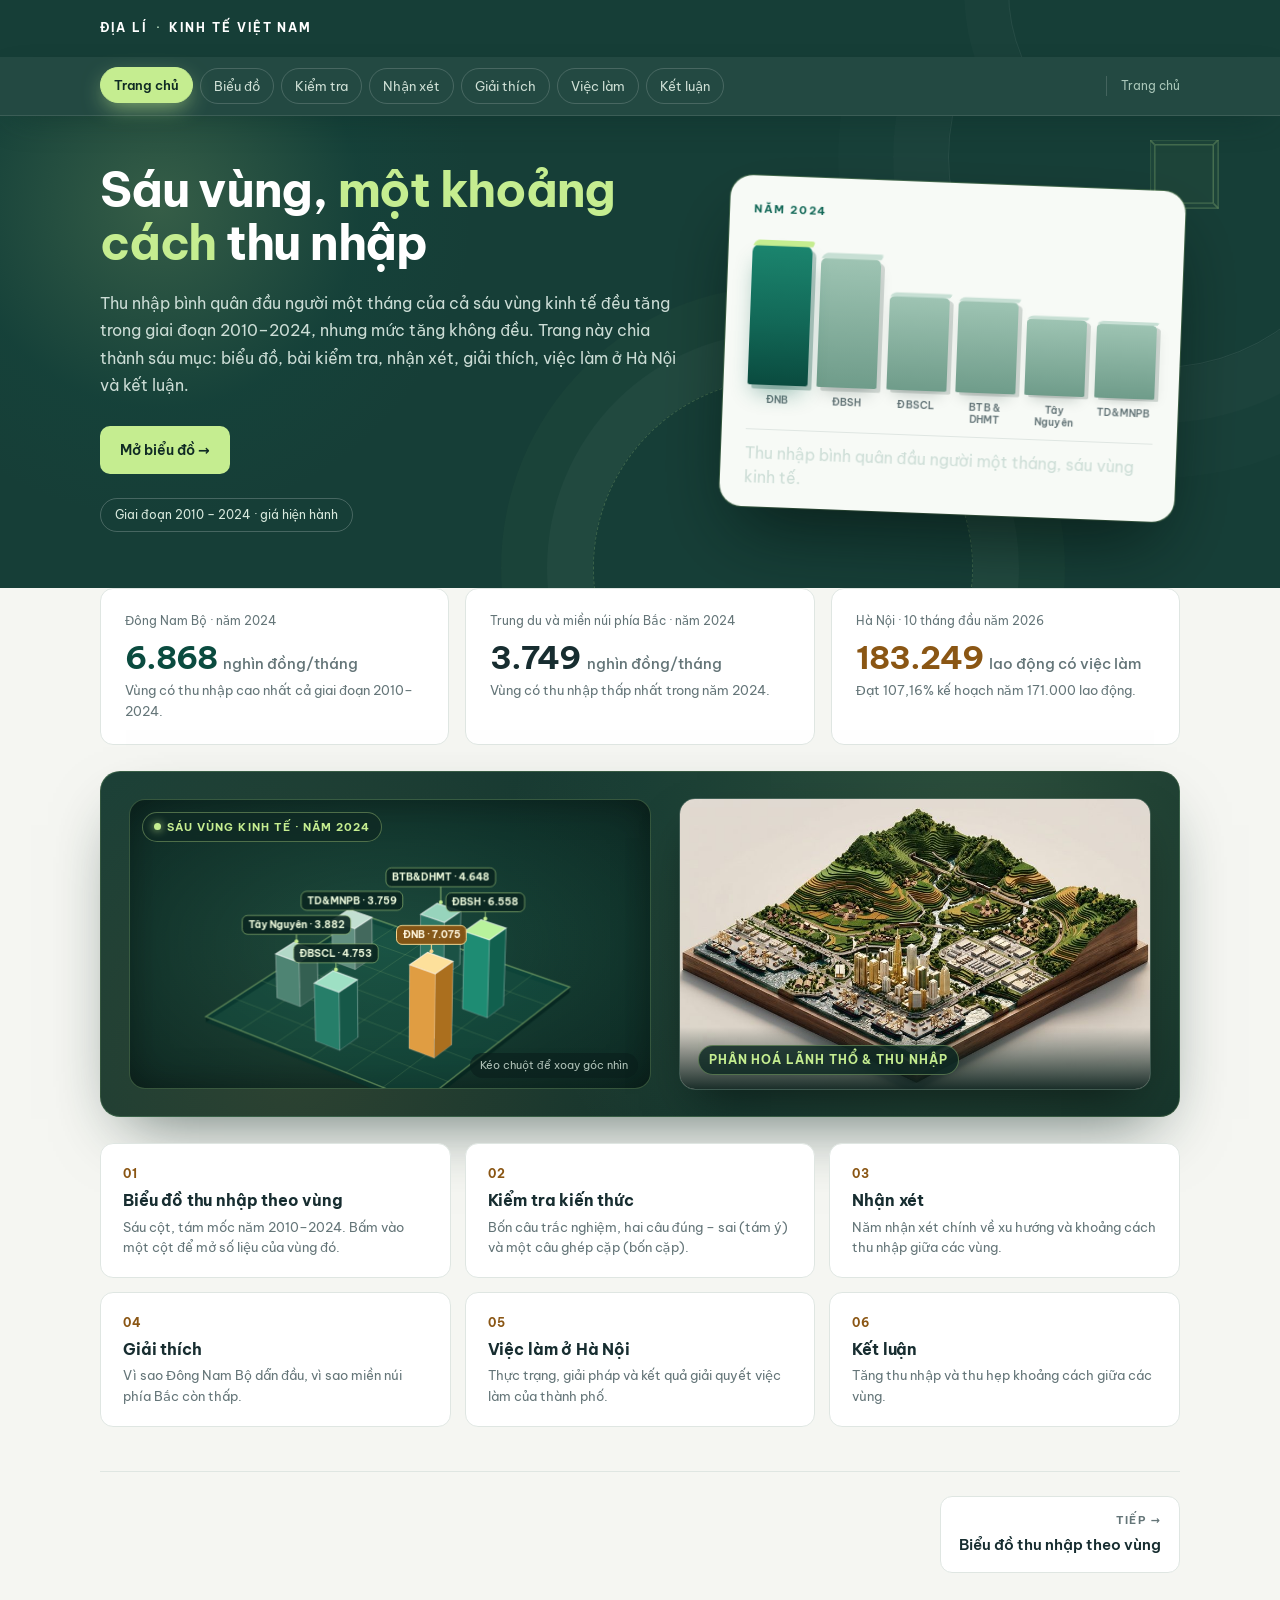
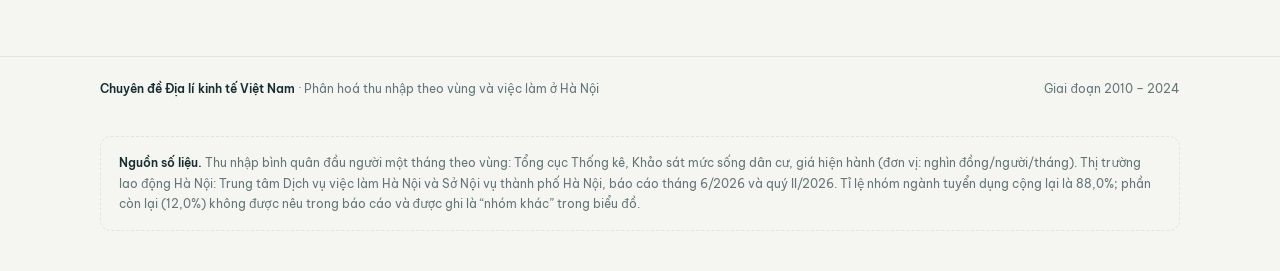
==== commit 56855aa5: "Update index.html" ====
--- a/index.html
+++ b/index.html
@@ -3,7 +3,7 @@
 <head>
 <meta charset="utf-8">
 <meta name="viewport" content="width=device-width,initial-scale=1">
-<title>Phân hoá thu nhập theo vùng và việc làm ở Hà Nội — Địa lí kinh tế Việt Nam</title>
+<title>Địa lý tổ 1 9A0.2</title>
 <link rel="icon" type="image/png" href="[data-uri]">
 <meta name="description" content="Thu nhập bình quân đầu người một tháng theo vùng, 2010–2024: biểu đồ tương tác, bài kiểm tra, nhận xét, giải thích và vấn đề việc làm ở Hà Nội.">
 <style>
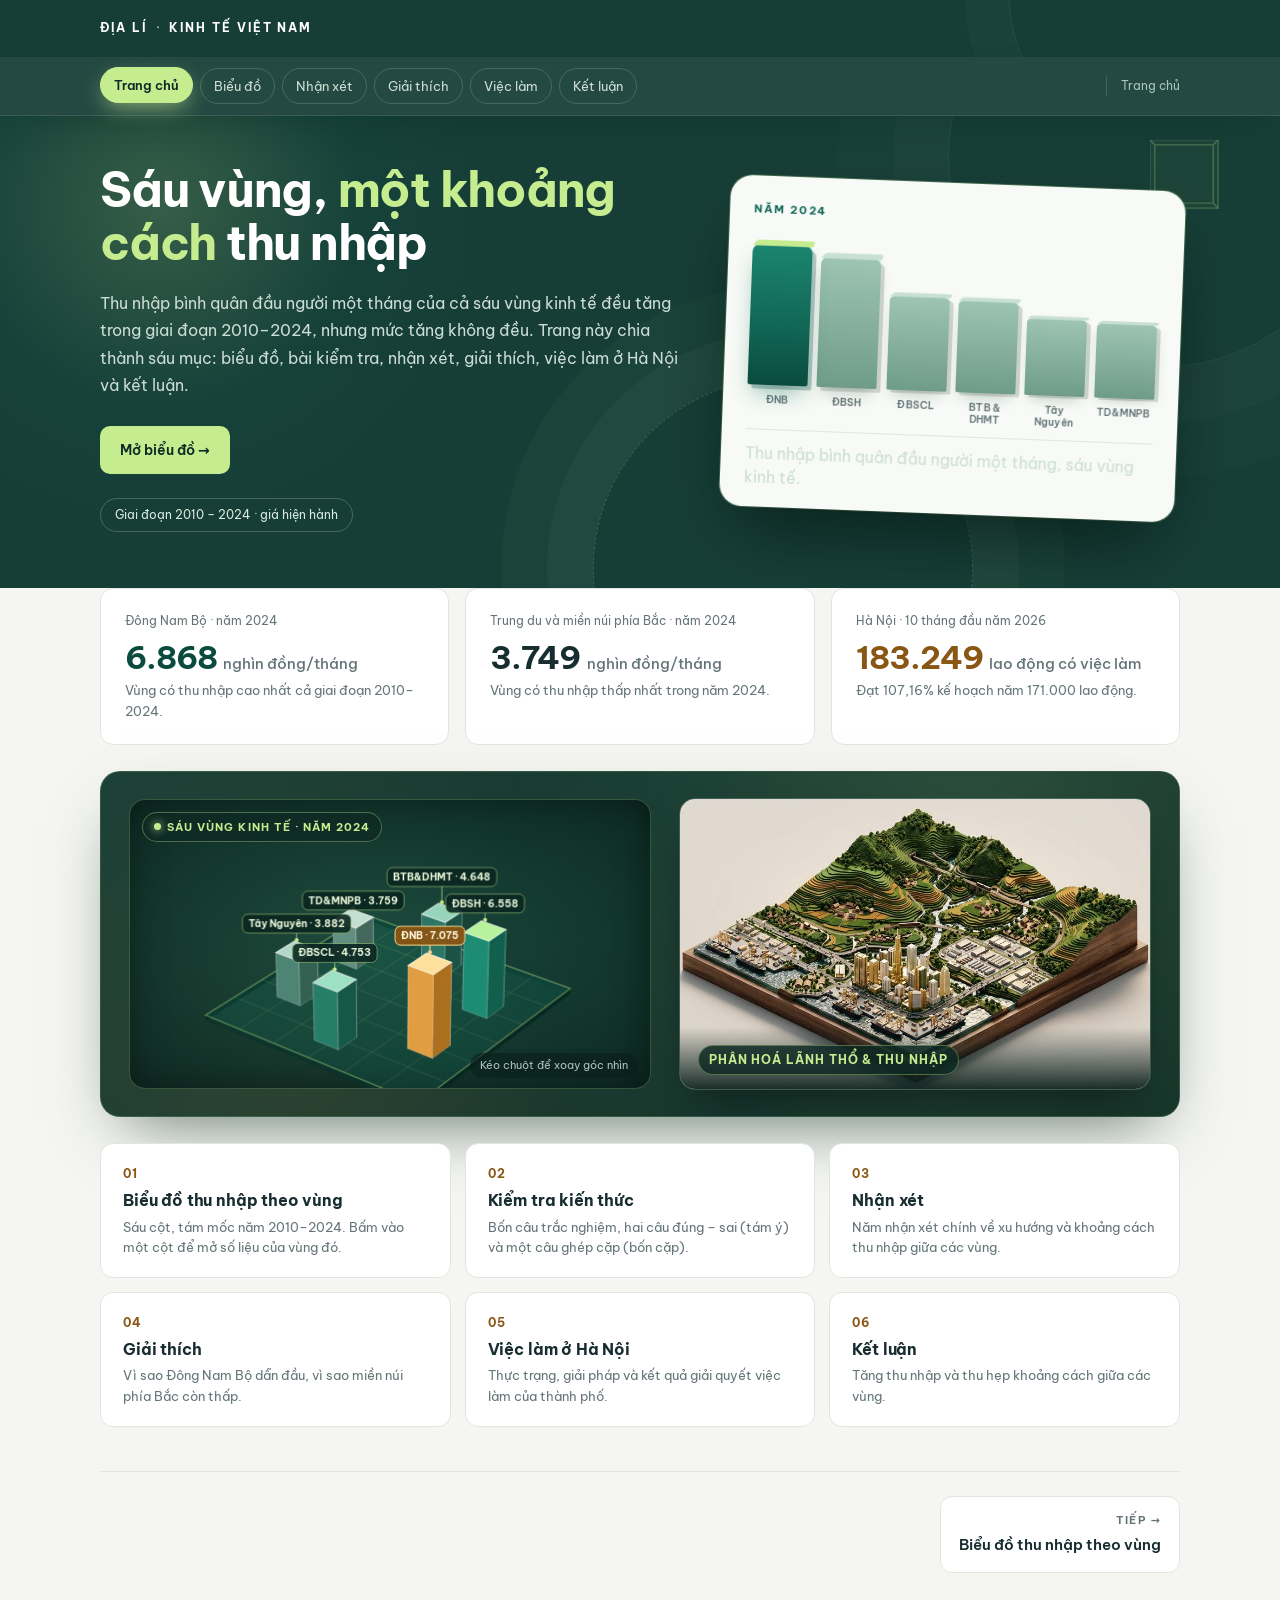
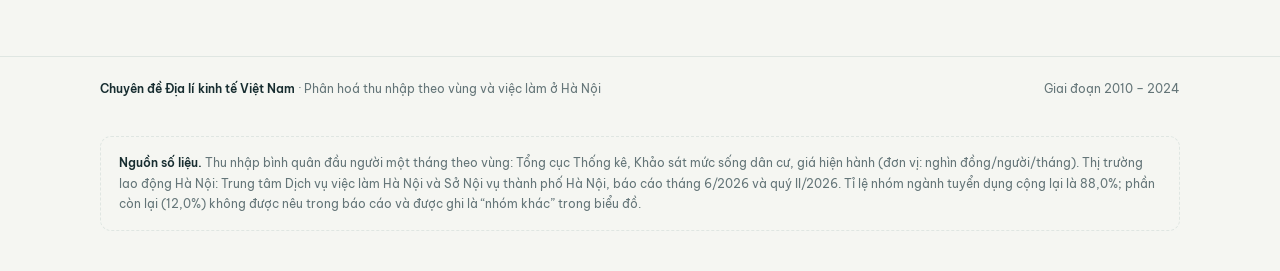
==== commit 9dc9ad61: "Update index.html" ====
--- a/index.html
+++ b/index.html
@@ -7,7 +7,7 @@
 <link rel="icon" type="image/png" href="[data-uri]">
 <meta name="description" content="Thu nhập bình quân đầu người một tháng theo vùng, 2010–2024: biểu đồ tương tác, bài kiểm tra, nhận xét, giải thích và vấn đề việc làm ở Hà Nội.">
 <style>
-﻿@font-face{font-family:'BVP';src:url([data-uri]) format('woff2');font-weight:400;font-style:normal;font-display:swap;unicode-range:U+0102-0103,U+0110-0111,U+0128-0129,U+0168-0169,U+01A0-01A1,U+01AF-01B0,U+0300-0301,U+0303-0304,U+0308-0309,U+0323,U+0329,U+1EA0-1EF9,U+20AB}
+@font-face{font-family:'BVP';src:url([data-uri]) format('woff2');font-weight:400;font-style:normal;font-display:swap;unicode-range:U+0102-0103,U+0110-0111,U+0128-0129,U+0168-0169,U+01A0-01A1,U+01AF-01B0,U+0300-0301,U+0303-0304,U+0308-0309,U+0323,U+0329,U+1EA0-1EF9,U+20AB}
 @font-face{font-family:'BVP';src:url([data-uri]) format('woff2');font-weight:400;font-style:normal;font-display:swap}
 @font-face{font-family:'BVP';src:url([data-uri]) format('woff2');font-weight:500;font-style:normal;font-display:swap;unicode-range:U+0102-0103,U+0110-0111,U+0128-0129,U+0168-0169,U+01A0-01A1,U+01AF-01B0,U+0300-0301,U+0303-0304,U+0308-0309,U+0323,U+0329,U+1EA0-1EF9,U+20AB}
 @font-face{font-family:'BVP';src:url([data-uri]) format('woff2');font-weight:500;font-style:normal;font-display:swap}
@@ -1130,6 +1130,201 @@
   }
 }
 
+/* 11. Combined Quiz inside Biểu đồ + Detailed Regional Analysis & GNI Milestone */
+.quiz-combined-section {
+  margin-top: 56px;
+  padding-top: 44px;
+  border-top: 1.5px dashed var(--border);
+}
+
+.nhanxet-overview-box {
+  background: linear-gradient(135deg, #ffffff 0%, #f4faf6 100%);
+  border: 1px solid var(--border);
+  border-left: 4px solid var(--accent);
+  border-radius: 14px;
+  padding: 22px 26px;
+  margin-bottom: 24px;
+  box-shadow: 0 12px 28px -20px rgba(18, 62, 53, 0.25);
+}
+.nhanxet-overview-box h2 {
+  font-size: 18px;
+  font-weight: 700;
+  color: var(--ink);
+  margin: 0 0 12px;
+}
+.nhanxet-overview-box ul {
+  margin: 0;
+  padding-left: 20px;
+  display: grid;
+  gap: 10px;
+  color: #26383a;
+  line-height: 1.68;
+}
+
+.region-analysis-grid {
+  display: grid;
+  grid-template-columns: repeat(2, 1fr);
+  gap: 20px;
+  margin-top: 18px;
+  margin-bottom: 28px;
+}
+.region-card {
+  background: #ffffff;
+  border: 1px solid var(--border);
+  border-radius: 16px;
+  padding: 22px 24px;
+  display: flex;
+  flex-direction: column;
+  justify-content: space-between;
+  box-shadow: 0 14px 32px -22px rgba(18, 62, 53, 0.22);
+  transition:
+    transform 0.28s var(--ease-out-expo),
+    border-color 0.28s var(--ease-out-expo),
+    box-shadow 0.28s var(--ease-out-expo);
+}
+.region-card:hover {
+  transform: translateY(-4px);
+  border-color: var(--accent);
+  box-shadow: 0 22px 42px -22px rgba(18, 62, 53, 0.38);
+}
+.region-card.leader {
+  border-top: 4px solid var(--gold);
+}
+.region-card.second {
+  border-top: 4px solid var(--accent);
+}
+.region-card-head {
+  display: flex;
+  align-items: flex-start;
+  justify-content: space-between;
+  gap: 12px;
+  margin-bottom: 10px;
+}
+.region-card-head h3 {
+  font-size: 18px;
+  font-weight: 700;
+  margin: 0;
+  color: var(--ink);
+}
+.region-growth-pill {
+  display: inline-flex;
+  align-items: center;
+  padding: 4px 10px;
+  border-radius: 999px;
+  font-size: 12.5px;
+  font-weight: 700;
+  background: rgba(18, 104, 87, 0.1);
+  color: var(--accent);
+  white-space: nowrap;
+}
+.region-card.leader .region-growth-pill {
+  background: rgba(200, 133, 52, 0.15);
+  color: #9a5d13;
+}
+.region-sub {
+  font-size: 14px;
+  color: var(--muted);
+  margin: 0 0 12px;
+  line-height: 1.55;
+}
+.region-Factors {
+  margin: 0 0 16px;
+  padding-left: 18px;
+  display: grid;
+  gap: 6px;
+  font-size: 14.5px;
+  line-height: 1.6;
+  color: #2b3e40;
+}
+.region-outcome {
+  margin-top: auto;
+  padding: 10px 14px;
+  border-radius: 10px;
+  background: #f3f8f5;
+  border-left: 3px solid var(--accent);
+  font-size: 14px;
+  font-weight: 600;
+  color: #124d41;
+}
+.region-card.leader .region-outcome {
+  background: #fdf8ef;
+  border-left-color: var(--gold);
+  color: #7d4b0e;
+}
+
+.gni-milestone-card {
+  margin-top: 22px;
+  padding: 24px 28px;
+  border-radius: 16px;
+  background: linear-gradient(135deg, #103f36 0%, #17594c 100%);
+  color: #f3fbf7;
+  border: 1px solid rgba(197, 237, 144, 0.35);
+  box-shadow: 0 22px 46px -22px rgba(11, 41, 35, 0.55);
+  display: flex;
+  align-items: center;
+  justify-content: space-between;
+  gap: 24px;
+}
+.gni-milestone-card .gni-badge {
+  display: inline-block;
+  font-size: 12px;
+  font-weight: 700;
+  text-transform: uppercase;
+  letter-spacing: 0.08em;
+  padding: 5px 12px;
+  border-radius: 999px;
+  background: rgba(197, 237, 144, 0.18);
+  color: #c5ed90;
+  border: 1px solid rgba(197, 237, 144, 0.4);
+  margin-bottom: 10px;
+}
+.gni-milestone-card h3 {
+  margin: 0 0 8px;
+  font-size: 20px;
+  font-weight: 700;
+  color: #ffffff;
+}
+.gni-milestone-card p {
+  margin: 0;
+  font-size: 15.5px;
+  line-height: 1.68;
+  color: rgba(240, 252, 246, 0.92);
+}
+.gni-figure {
+  flex-shrink: 0;
+  text-align: right;
+  padding: 14px 20px;
+  border-radius: 14px;
+  background: rgba(255, 255, 255, 0.08);
+  border: 1px solid rgba(246, 213, 142, 0.42);
+}
+.gni-figure small {
+  display: block;
+  font-size: 12px;
+  color: #f6d58e;
+  margin-bottom: 4px;
+}
+.gni-figure strong {
+  font-size: 28px;
+  font-weight: 700;
+  color: #fff6dd;
+  letter-spacing: -0.02em;
+}
+
+@media (max-width: 900px) {
+  .region-analysis-grid {
+    grid-template-columns: 1fr;
+  }
+  .gni-milestone-card {
+    flex-direction: column;
+    align-items: flex-start;
+  }
+  .gni-figure {
+    text-align: left;
+    width: 100%;
+  }
+}
+
 </style>
 <noscript>
 <style>
@@ -1155,7 +1350,6 @@
       <nav class="nav" aria-label="Mục lục">
         <a href="#home" data-nav="home">Trang chủ</a>
         <a href="#bieu-do" data-nav="bieu-do">Biểu đồ</a>
-        <a href="#kiem-tra" data-nav="kiem-tra">Kiểm tra</a>
         <a href="#nhan-xet" data-nav="nhan-xet">Nhận xét</a>
         <a href="#giai-thich" data-nav="giai-thich">Giải thích</a>
         <a href="#viec-lam" data-nav="viec-lam">Việc làm</a>
@@ -1294,59 +1488,50 @@
       </div>
     </figure>
 
+    <div id="kiem-tra" class="quiz-combined-section reveal">
+      <div class="ptitle">
+        <h1>Kiểm tra kiến thức</h1>
+        <p class="lede">Mười sáu điểm: bốn câu trắc nghiệm, hai câu đúng – sai (tám ý) và một câu ghép cặp (bốn cặp). Trả lời xong mỗi câu sẽ thấy lời giải thích kèm biểu đồ nhỏ.</p>
+      </div>
+      <div class="game-shell" id="game">
+        <div class="game-head">
+          <div class="rounds">
+            <span class="round active" id="round1">Trắc nghiệm</span>
+            <span class="round" id="round2">Đúng – Sai</span>
+            <span class="round" id="round3">Ghép cặp</span>
+          </div>
+          <span class="qcount" id="qcount">Câu 1 / 4</span>
+        </div>
+        <div class="progress"><div class="fill" id="progressFill"></div></div>
+
+        <div id="stageNormal">
+          <h2 class="question" id="question">Đang tải…</h2>
+          <p class="qhelp" id="qhelp"></p>
+          <div id="answers"></div>
+          <div class="feedback" id="feedback" role="status" aria-live="polite"></div>
+          <div class="game-foot">
+            <span class="score-tag">Điểm: <b id="scoreNow">0</b> / 16</span>
+            <button class="btn" id="nextBtn" type="button" disabled>Tiếp tục</button>
+          </div>
+        </div>
+
+        <div id="stageResult" hidden class="result-panel">
+          <div class="result-icon" aria-hidden="true">
+            <svg viewBox="0 0 24 24" width="24" height="24" fill="none" stroke="currentColor" stroke-width="1.7" stroke-linecap="round" stroke-linejoin="round"><path d="m5 13 4 4L19 7"/></svg>
+          </div>
+          <h2 id="resultTitle">Hoàn thành</h2>
+          <div class="big"><span id="finalScore">0</span><span> / 16 điểm</span></div>
+          <p id="resultMessage"></p>
+          <div class="result-actions">
+            <button class="btn" id="againBtn" type="button">Làm lại</button>
+            <a class="btn ghost" href="#nhan-xet">Đọc phần nhận xét</a>
+          </div>
+        </div>
+      </div>
+    </div>
+
     <div class="pagenav">
       <a href="#home" class="prev"><span class="dir">← Trước</span><span class="ttl">Trang chủ</span></a>
-      <a href="#kiem-tra" class="next"><span class="dir">Tiếp →</span><span class="ttl">Kiểm tra kiến thức</span></a>
-    </div>
-  </div>
-</section>
-<!--/PAGE-->
-
-<!--PAGE:kiem-tra-->
-<section class="page" id="kiem-tra" data-page="kiem-tra">
-  <div class="wrap">
-    <div class="ptitle">
-      <h1>Kiểm tra kiến thức</h1>
-      <p class="lede">Mười sáu điểm: bốn câu trắc nghiệm, hai câu đúng – sai (tám ý) và một câu ghép cặp (bốn cặp). Trả lời xong mỗi câu sẽ thấy lời giải thích kèm biểu đồ nhỏ.</p>
-    </div>
-    <div class="game-shell" id="game">
-      <div class="game-head">
-        <div class="rounds">
-          <span class="round active" id="round1">Trắc nghiệm</span>
-          <span class="round" id="round2">Đúng – Sai</span>
-          <span class="round" id="round3">Ghép cặp</span>
-        </div>
-        <span class="qcount" id="qcount">Câu 1 / 4</span>
-      </div>
-      <div class="progress"><div class="fill" id="progressFill"></div></div>
-
-      <div id="stageNormal">
-        <h2 class="question" id="question">Đang tải…</h2>
-        <p class="qhelp" id="qhelp"></p>
-        <div id="answers"></div>
-        <div class="feedback" id="feedback" role="status" aria-live="polite"></div>
-        <div class="game-foot">
-          <span class="score-tag">Điểm: <b id="scoreNow">0</b> / 16</span>
-          <button class="btn" id="nextBtn" type="button" disabled>Tiếp tục</button>
-        </div>
-      </div>
-
-      <div id="stageResult" hidden class="result-panel">
-        <div class="result-icon" aria-hidden="true">
-          <svg viewBox="0 0 24 24" width="24" height="24" fill="none" stroke="currentColor" stroke-width="1.7" stroke-linecap="round" stroke-linejoin="round"><path d="m5 13 4 4L19 7"/></svg>
-        </div>
-        <h2 id="resultTitle">Hoàn thành</h2>
-        <div class="big"><span id="finalScore">0</span><span> / 16 điểm</span></div>
-        <p id="resultMessage"></p>
-        <div class="result-actions">
-          <button class="btn" id="againBtn" type="button">Làm lại</button>
-          <a class="btn ghost" href="#nhan-xet">Đọc phần nhận xét</a>
-        </div>
-      </div>
-    </div>
-
-    <div class="pagenav">
-      <a href="#bieu-do" class="prev"><span class="dir">← Trước</span><span class="ttl">Biểu đồ thu nhập theo vùng</span></a>
       <a href="#nhan-xet" class="next"><span class="dir">Tiếp →</span><span class="ttl">Nhận xét</span></a>
     </div>
   </div>
@@ -1358,20 +1543,133 @@
   <div class="wrap">
     <div class="ptitle">
       <h1>Nhận xét</h1>
-      <p class="lede">Năm nhận xét rút ra từ bảng số liệu. Bấm vào con số trong ngoặc để mở đúng vùng đó trong biểu đồ.</p>
+      <p class="lede">Nhận xét tổng quát và phân tích chi tiết xu hướng tăng trưởng, phân hoá thu nhập bình quân đầu người một tháng giữa các vùng trong giai đoạn 2010–2024.</p>
     </div>
+
+    <div class="nhanxet-overview-box reveal">
+      <h2>a. Nhận xét chung: Thu nhập bình quân đầu người 1 tháng của cả nước ta tăng mạnh trong giai đoạn 2010 – 2024 nhưng còn phân hóa theo vùng</h2>
+      <ul>
+        <li>Năm 2010, vùng có thu nhập cao nhất là <b>Đông Nam Bộ</b> với mức thu nhập <button class="chip" type="button" data-open="dnb">2.212.000 đồng</button>, còn thấp nhất là <b>Bắc Trung Bộ</b> với mức thu nhập <button class="chip" type="button" data-open="btb">903.000 đồng</button>, mức trung bình cả nước là <b>1.325.500 đồng</b>.</li>
+        <li><b>Bốn vùng có mức thu nhập thấp hơn trung bình cả nước</b> (2010 – 2024) là: <b>Trung du và miền núi phía Bắc</b>, <b>Bắc Trung Bộ</b>, <b>Duyên hải Nam Trung Bộ và Tây Nguyên</b>, và <b>Đồng bằng sông Cửu Long</b>.</li>
+      </ul>
+    </div>
+
     <div class="panel reveal">
       <ol class="ol-list">
         <li>Thu nhập bình quân đầu người một tháng ở <b>tất cả các vùng đều tăng</b> trong giai đoạn 2010–2024.</li>
         <li><b>Đông Nam Bộ luôn là vùng có thu nhập cao nhất</b> (<button class="chip" type="button" data-open="dnb">2.212</button> nghìn đồng năm 2010 và <button class="chip" type="button" data-open="dnb">6.868</button> nghìn đồng năm 2024).</li>
-        <li><b>Đồng bằng sông Hồng</b> có mức thu nhập cao thứ hai.</li>
-        <li>Năm 2010, <b>Bắc Trung Bộ</b> có thu nhập thấp nhất; đến năm 2024, <b>Trung du và miền núi phía Bắc</b> thấp nhất (<button class="chip" type="button" data-open="tdmnpb">3.749</button> nghìn đồng).</li>
+        <li><b>Đồng bằng sông Hồng</b> có mức thu nhập cao thứ hai và có mức tăng cao nhất là <b>4.919.000 đồng</b>.</li>
+        <li>Năm 2010, <b>Bắc Trung Bộ</b> có thu nhập thấp nhất (903.000 đồng); đến năm 2024, <b>Trung du và miền núi phía Bắc</b> thấp nhất (<button class="chip" type="button" data-open="tdmnpb">3.749</button> nghìn đồng).</li>
         <li>Thu nhập giữa các vùng có <b>sự chênh lệch rõ rệt</b>.</li>
       </ol>
     </div>
 
+    <h2 class="subhead reveal">Phân tích chi tiết theo từng vùng kinh tế (2010 – 2024)</h2>
+    <div class="region-analysis-grid">
+      <article class="region-card leader reveal">
+        <div>
+          <div class="region-card-head">
+            <h3>1. Đông Nam Bộ</h3>
+            <span class="region-growth-pill">Tăng bứt phá +4.656.000 đ</span>
+          </div>
+          <p class="region-sub">Vùng có mức thu nhập <b>cao nhất cả nước</b> suốt giai đoạn 2010 – 2024 (<button class="chip" type="button" data-open="dnb">Xem biểu đồ</button>).</p>
+          <ul class="region-Factors">
+            <li>Vị thế lớn, trung tâm kinh tế đầu tàu.</li>
+            <li>Quá trình công nghiệp hóa và hiện đại hóa mạnh mẽ.</li>
+            <li>Cơ cấu kinh tế tiên tiến.</li>
+            <li>Thị trường lao động và nguồn nhân lực chất lượng, dồi dào.</li>
+            <li>Đầu tư hạ tầng giao thông và kết nối vùng.</li>
+          </ul>
+        </div>
+        <div class="region-outcome">⇒ Phát triển mạnh mẽ, hiện đại hoá.</div>
+      </article>
+
+      <article class="region-card second reveal">
+        <div>
+          <div class="region-card-head">
+            <h3>2. Đồng bằng sông Hồng</h3>
+            <span class="region-growth-pill">Tăng cao nhất +4.919.000 đ</span>
+          </div>
+          <p class="region-sub">Có mức thu nhập <b>cao thứ 2</b> cả nước và đạt mức tăng tuyệt đối cao nhất (<button class="chip" type="button" data-open="dbsh">Xem biểu đồ</button>).</p>
+          <ul class="region-Factors">
+            <li>Chuyển dịch cơ cấu kinh tế mạnh mẽ.</li>
+            <li>Phát triển công nghiệp hiện đại.</li>
+            <li>Chất lượng nguồn nhân lực dẫn đầu cả nước.</li>
+            <li>Đầu tư cơ sở hạ tầng đồng bộ.</li>
+          </ul>
+        </div>
+        <div class="region-outcome">⇒ Phát triển mạnh mẽ.</div>
+      </article>
+
+      <article class="region-card reveal">
+        <div>
+          <div class="region-card-head">
+            <h3>3. Bắc Trung Bộ</h3>
+            <span class="region-growth-pill">Mức tăng lớn +3.727.000 đ</span>
+          </div>
+          <p class="region-sub">Tuy mức thu nhập còn thấp hơn mức trung bình cả nước nhưng đã bứt lên với mức tăng lớn (<button class="chip" type="button" data-open="btb">Xem biểu đồ</button>).</p>
+          <ul class="region-Factors">
+            <li>Hình thành và phát triển khu kinh tế ven biển.</li>
+            <li>Chuyển dịch cơ cấu kinh tế và lao động.</li>
+            <li>Phát triển kinh tế biển và đa dạng hóa ngành nghề.</li>
+            <li>Đầu tư kết cấu hạ tầng.</li>
+          </ul>
+        </div>
+        <div class="region-outcome">⇒ Phát triển mạnh mẽ.</div>
+      </article>
+
+      <article class="region-card reveal">
+        <div>
+          <div class="region-card-head">
+            <h3>4. Trung du và miền núi phía Bắc</h3>
+            <span class="region-growth-pill">Tăng đáng kể +2.842.000 đ</span>
+          </div>
+          <p class="region-sub">Có mức thu nhập thấp thứ 2 năm 2010; đến năm 2024 có sự tăng trưởng đáng kể (<button class="chip" type="button" data-open="tdmnpb">Xem biểu đồ</button>).</p>
+          <ul class="region-Factors">
+            <li>Phát triển công nghiệp.</li>
+            <li>Chính sách phát triển vùng của Nhà nước.</li>
+            <li>Mở rộng thương mại, dịch vụ và du lịch.</li>
+            <li>Nhưng vẫn còn thiếu nguồn nhân lực chất lượng cao.</li>
+          </ul>
+        </div>
+        <div class="region-outcome">⇒ Phát triển mạnh mẽ nhưng vẫn còn gặp khó khăn và mặt bằng thu nhập bình quân đầu người thấp.</div>
+      </article>
+
+      <article class="region-card reveal">
+        <div>
+          <div class="region-card-head">
+            <h3>5. Duyên hải Nam Trung Bộ &amp; Tây Nguyên</h3>
+            <span class="region-growth-pill">Tăng +3.233.000 đ · Trung bình – khá</span>
+          </div>
+          <p class="region-sub">Năm 2010 có mức thu nhập ổn định và tăng lên đáng kể vào năm 2024 là 3.233.000 đồng, nằm ở mức trung bình – khá (<button class="chip" type="button" data-open="tn">Xem biểu đồ</button>).</p>
+          <ul class="region-Factors">
+            <li>Phát triển ngành kinh tế biển và dịch vụ du lịch.</li>
+            <li>Nguồn nguyên liệu nông – lâm sản lớn → tối ưu chuỗi cung ứng.</li>
+            <li>Đầu tư cơ sở hạ tầng.</li>
+          </ul>
+        </div>
+        <div class="region-outcome">⇒ Phát triển mạnh mẽ.</div>
+      </article>
+
+      <article class="region-card reveal">
+        <div>
+          <div class="region-card-head">
+            <h3>6. Đồng bằng sông Cửu Long</h3>
+            <span class="region-growth-pill">Tăng +3.527.000 đ · Trung bình – khá</span>
+          </div>
+          <p class="region-sub">Có mức thu nhập ổn định, tăng 3.527.000 đồng (2010 – 2024), ở mức trung bình – khá (<button class="chip" type="button" data-open="dbSCL">Xem biểu đồ</button>).</p>
+          <ul class="region-Factors">
+            <li>Dù mức thu nhập bình quân đầu người tăng khoảng 4,07 triệu – 4,77 triệu đồng/tháng nhưng độ tăng trưởng thấp.</li>
+            <li>Chuyển dịch cơ cấu thu nhập.</li>
+            <li>Cải thiện cơ sở hạ tầng.</li>
+          </ul>
+        </div>
+        <div class="region-outcome">⇒ Phát triển nhưng còn gặp khó khăn.</div>
+      </article>
+    </div>
+
     <div class="pagenav">
-      <a href="#kiem-tra" class="prev"><span class="dir">← Trước</span><span class="ttl">Kiểm tra kiến thức</span></a>
+      <a href="#bieu-do" class="prev"><span class="dir">← Trước</span><span class="ttl">Biểu đồ &amp; Kiểm tra</span></a>
       <a href="#giai-thich" class="next"><span class="dir">Tiếp →</span><span class="ttl">Giải thích</span></a>
     </div>
   </div>
@@ -1423,6 +1721,49 @@
         <div>
           <h2>Vì sao giữa các vùng có sự phân hoá?</h2>
           <p>Điều kiện tự nhiên, trình độ phát triển kinh tế và cơ hội việc làm khác nhau dẫn đến sự phân hoá thu nhập giữa các vùng.</p>
+        </div>
+      </article>
+    </div>
+
+    <h2 class="subhead reveal">Động lực tăng trưởng thu nhập chung của cả nước &amp; Vị thế quốc gia</h2>
+    <div class="reasons">
+      <article class="reason reveal">
+        <div class="symbol" aria-hidden="true">
+          <svg viewBox="0 0 24 24" fill="none" stroke="currentColor" stroke-width="1.7" stroke-linecap="round" stroke-linejoin="round"><path d="M12 2v20M17 5H9.5a3.5 3.5 0 0 0 0 7h5a3.5 3.5 0 0 1 0 7H6"/></svg>
+        </div>
+        <div>
+          <h2>Đường lối phát triển kinh tế mới &amp; mở rộng thị trường</h2>
+          <p>Mức thu nhập tăng mạnh là do kinh tế phát triển, có đường lối phát triển kinh tế mới; theo đó là yếu tố lạm phát, mức sống tăng, thị trường được mở rộng và có thêm nhiều ngành nghề mới <b>⇒ Tăng thu nhập</b>.</p>
+        </div>
+      </article>
+
+      <article class="reason reveal">
+        <div class="symbol" aria-hidden="true">
+          <svg viewBox="0 0 24 24" fill="none" stroke="currentColor" stroke-width="1.7" stroke-linecap="round" stroke-linejoin="round"><circle cx="12" cy="12" r="3"/><path d="M19.4 15a1.65 1.65 0 0 0 .33 1.82l.06.06a2 2 0 1 1-2.83 2.83l-.06-.06a1.65 1.65 0 0 0-1.82-.33 1.65 1.65 0 0 0-1 1.51V21a2 2 0 1 1-4 0v-.09A1.65 1.65 0 0 0 9 19.4a1.65 1.65 0 0 0-1.82.33l-.06.06a2 2 0 1 1-2.83-2.83l.06-.06a1.65 1.65 0 0 0 .33-1.82 1.65 1.65 0 0 0-1.51-1H3a2 2 0 1 1 0-4h.09A1.65 1.65 0 0 0 4.6 9a1.65 1.65 0 0 0-.33-1.82l-.06-.06a2 2 0 1 1 2.83-2.83l.06.06a1.65 1.65 0 0 0 1.82.33H9a1.65 1.65 0 0 0 1-1.51V3a2 2 0 1 1 4 0v.09a1.65 1.65 0 0 0 1 1.51 1.65 1.65 0 0 0 1.82-.33l.06-.06a2 2 0 1 1 2.83 2.83l-.06.06a1.65 1.65 0 0 0-.33 1.82V9c.26.604.852.997 1.51 1H21a2 2 0 1 1 0 4h-.09a1.65 1.65 0 0 0-1.51 1z"/></svg>
+        </div>
+        <div>
+          <h2>Trình độ lao động, khoa học công nghệ &amp; mở rộng xuất khẩu</h2>
+          <p>Ngoài ra, trình độ lao động tăng, khoa học công nghệ – cơ sở vật chất kĩ thuật phát triển với nhiều bước tiến → năng suất cao, có thị trường tiêu thụ lớn và thị trường xuất khẩu được mở rộng <b>⇒ Thu nhập tăng, đời sống người dân được cải thiện</b>.</p>
+        </div>
+      </article>
+
+      <article class="reason reveal">
+        <div class="symbol" aria-hidden="true">
+          <svg viewBox="0 0 24 24" fill="none" stroke="currentColor" stroke-width="1.7" stroke-linecap="round" stroke-linejoin="round"><circle cx="12" cy="12" r="9"/><path d="M3.6 9h16.8M3.6 15h16.8M12 3a15 15 0 0 1 0 18M12 3a15 15 0 0 0 0 18"/></svg>
+        </div>
+        <div>
+          <h2>Lợi thế nguồn lao động &amp; thu hút vốn đầu tư nước ngoài</h2>
+          <p>Việt Nam có nguồn lao động giá rẻ → thu hút đầu tư vốn nước ngoài <b>⇒ Mở rộng ngành kinh tế và tăng thu nhập</b>.</p>
+        </div>
+      </article>
+
+      <article class="reason reveal">
+        <div class="symbol" aria-hidden="true">
+          <svg viewBox="0 0 24 24" fill="none" stroke="currentColor" stroke-width="1.7" stroke-linecap="round" stroke-linejoin="round"><path d="M12 2l3.09 6.26L22 9.27l-5 4.87 1.18 6.88L12 17.77l-6.18 3.25L7 14.14 2 9.27l6.91-1.01L12 2z"/></svg>
+        </div>
+        <div>
+          <h2>Cột mốc quốc gia có thu nhập trung bình cao (01/07/2026)</h2>
+          <p>Kể từ đầu <b>1/7/2026</b>, Việt Nam chính thức trở thành <b>nhóm quốc gia có thu nhập trung bình cao</b> với tổng thu nhập quốc dân (<b>GNI</b>) theo bình quân đầu người đạt <b>4.970 USD</b> → đạt mức tối thiểu xếp vào nhóm thu nhập trung bình cao.</p>
         </div>
       </article>
     </div>
@@ -1563,6 +1904,18 @@
       <span class="mark">Việt Nam · 2010 – 2024</span>
     </div>
 
+    <div class="gni-milestone-card reveal">
+      <div>
+        <span class="gni-badge">Dấu mốc phát triển · 01/07/2026</span>
+        <h3>Nhóm quốc gia có thu nhập trung bình cao</h3>
+        <p>Kể từ ngày <b>1/7/2026</b>, Việt Nam chính thức trở thành <b>nhóm quốc gia có thu nhập trung bình cao</b> với tổng thu nhập quốc dân (<b>GNI</b>) theo bình quân đầu người đạt <b>4.970 USD</b>.</p>
+      </div>
+      <div class="gni-figure">
+        <small>GNI bình quân đầu người</small>
+        <strong>4.970 USD</strong>
+      </div>
+    </div>
+
     <div class="hub reveal" style="margin-top:26px">
       <a href="#bieu-do">
         <span class="n">Xem lại</span>
@@ -1649,12 +2002,11 @@
 
 /* Thứ tự trang: Biểu đồ → Kiểm tra → Nhận xét → Giải thích → Việc làm → Kết luận */
 const PAGES = [
-  { id: 'bieu-do',    num: '01', title: 'Biểu đồ thu nhập theo vùng', file: 'bieu-do.html' },
-  { id: 'kiem-tra',   num: '02', title: 'Kiểm tra kiến thức',        file: 'kiem-tra.html' },
-  { id: 'nhan-xet',   num: '03', title: 'Nhận xét',                  file: 'nhan-xet.html' },
-  { id: 'giai-thich', num: '04', title: 'Giải thích',                file: 'giai-thich.html' },
-  { id: 'viec-lam',   num: '05', title: 'Việc làm ở Hà Nội',         file: 'viec-lam.html' },
-  { id: 'ket-luan',   num: '06', title: 'Kết luận',                  file: 'ket-luan.html' }
+  { id: 'bieu-do',    num: '01', title: 'Biểu đồ & Kiểm tra', file: 'bieu-do.html' },
+  { id: 'nhan-xet',   num: '02', title: 'Nhận xét',           file: 'nhan-xet.html' },
+  { id: 'giai-thich', num: '03', title: 'Giải thích',         file: 'giai-thich.html' },
+  { id: 'viec-lam',   num: '04', title: 'Việc làm ở Hà Nội',  file: 'viec-lam.html' },
+  { id: 'ket-luan',   num: '05', title: 'Kết luận',           file: 'ket-luan.html' }
 ];
 
 const state = { year: DATA.years[DATA.years.length - 1], open: null, last: {} };
@@ -1730,7 +2082,7 @@
   }
 }
 
-const PAGE_ORDER = ['home', 'bieu-do', 'kiem-tra', 'nhan-xet', 'giai-thich', 'viec-lam', 'ket-luan'];
+const PAGE_ORDER = ['home', 'bieu-do', 'nhan-xet', 'giai-thich', 'viec-lam', 'ket-luan'];
 const PAGE_TITLES = {
   'home': 'Phân hoá thu nhập theo vùng và việc làm ở Hà Nội — Địa lí kinh tế Việt Nam',
   'bieu-do': 'Biểu đồ thu nhập theo vùng — Địa lí kinh tế Việt Nam',
@@ -1810,14 +2162,25 @@
     return;
   }
   const validPages = [...document.querySelectorAll('.page')].map((p) => p.dataset.page);
+  const scrollToQuizIfNeeded = (rawHash) => {
+    if (rawHash === 'kiem-tra') {
+      window.setTimeout(() => {
+        const qEl = document.getElementById('kiem-tra');
+        if (qEl) qEl.scrollIntoView({ behavior: reduced() ? 'auto' : 'smooth', block: 'start' });
+      }, 140);
+    }
+  };
   const resolveId = (evtState) => {
     if (evtState && evtState.page && validPages.includes(evtState.page)) return evtState.page;
     const raw = location.hash.replace(/^#/, '');
+    if (raw === 'kiem-tra') return 'bieu-do';
     return validPages.includes(raw) ? raw : validPages[0];
   };
   const go = (animate, evtState) => {
+    const raw = location.hash.replace(/^#/, '');
     const id = resolveId(evtState);
     showPage(id, animate);
+    scrollToQuizIfNeeded(raw);
   };
   window.addEventListener('hashchange', () => go(true));
   window.addEventListener('popstate', (e) => go(true, e.state));
@@ -1826,6 +2189,12 @@
     const link = e.target.closest('a[href^="#"]');
     if (!link) return;
     const rawHash = link.getAttribute('href').replace(/^#/, '');
+    if (rawHash === 'kiem-tra') {
+      e.preventDefault();
+      navigateToPage('bieu-do', true);
+      scrollToQuizIfNeeded('kiem-tra');
+      return;
+    }
     if (validPages.includes(rawHash)) {
       e.preventDefault();
       navigateToPage(rawHash, true);
@@ -2007,9 +2376,7 @@
         <b class="k">Vì sao</b>
         <p><b>${why.title}.</b> ${why.body}</p>
         ${gapLine}
-        <p class="cite">${why.own
-          ? 'Trích phần “Giải thích” của đề bài.'
-          : 'Đề bài chỉ nêu nhận định chung cho các vùng còn lại; giữ nguyên văn câu đó.'}</p>
+
       </div>
     </div>`;
 
@@ -2854,7 +3221,7 @@
 /* Interactive 3D Mouse Tilt on Cards */
 function init3DCardTilt() {
   if (reduced()) return;
-  document.querySelectorAll('.hero-card, .iso-visual-card, .diorama-card').forEach((card) => {
+  document.querySelectorAll('.hero-card, .iso-visual-card, .diorama-card, .region-card').forEach((card) => {
     if (card.dataset.tiltBound === '1') return;
     card.dataset.tiltBound = '1';
     card.addEventListener('pointermove', (e) => {
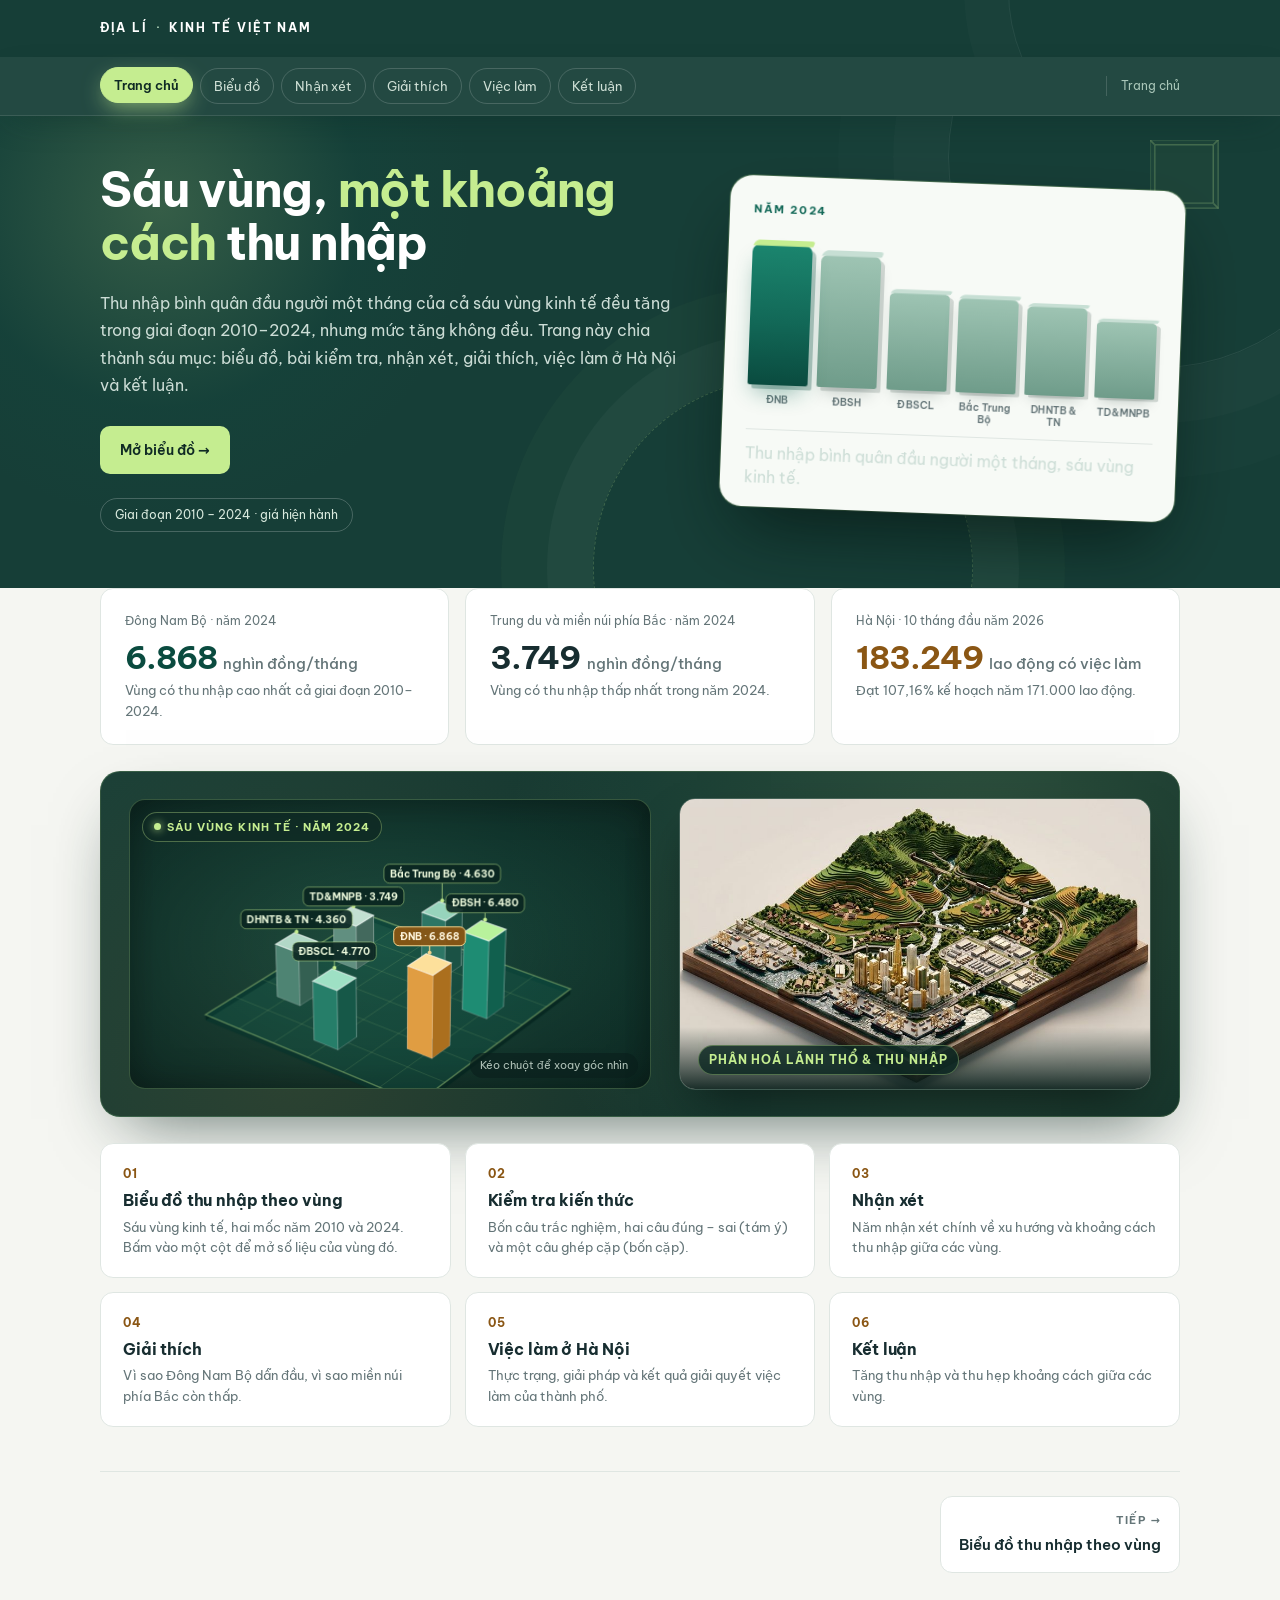
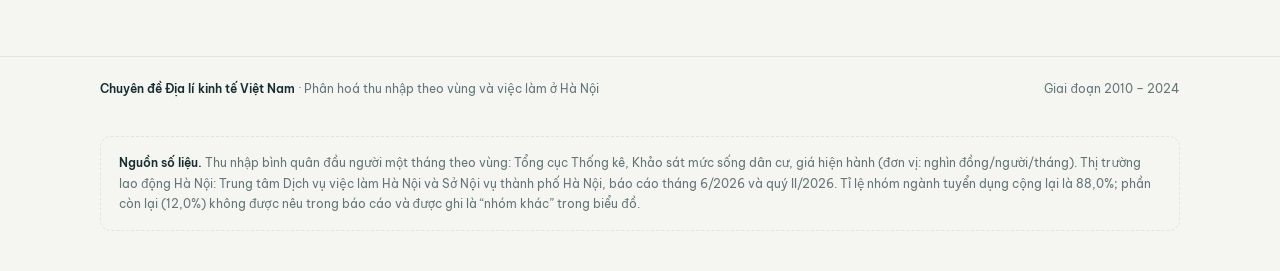
==== commit 78a02b61: "Update index.html" ====
--- a/index.html
+++ b/index.html
@@ -3,11 +3,11 @@
 <head>
 <meta charset="utf-8">
 <meta name="viewport" content="width=device-width,initial-scale=1">
-<title>Địa lý tổ 1 9A0.2</title>
+<title>Phân hoá thu nhập theo vùng và việc làm ở Hà Nội — Địa lí kinh tế Việt Nam</title>
 <link rel="icon" type="image/png" href="[data-uri]">
 <meta name="description" content="Thu nhập bình quân đầu người một tháng theo vùng, 2010–2024: biểu đồ tương tác, bài kiểm tra, nhận xét, giải thích và vấn đề việc làm ở Hà Nội.">
 <style>
-@font-face{font-family:'BVP';src:url([data-uri]) format('woff2');font-weight:400;font-style:normal;font-display:swap;unicode-range:U+0102-0103,U+0110-0111,U+0128-0129,U+0168-0169,U+01A0-01A1,U+01AF-01B0,U+0300-0301,U+0303-0304,U+0308-0309,U+0323,U+0329,U+1EA0-1EF9,U+20AB}
+﻿@font-face{font-family:'BVP';src:url([data-uri]) format('woff2');font-weight:400;font-style:normal;font-display:swap;unicode-range:U+0102-0103,U+0110-0111,U+0128-0129,U+0168-0169,U+01A0-01A1,U+01AF-01B0,U+0300-0301,U+0303-0304,U+0308-0309,U+0323,U+0329,U+1EA0-1EF9,U+20AB}
 @font-face{font-family:'BVP';src:url([data-uri]) format('woff2');font-weight:400;font-style:normal;font-display:swap}
 @font-face{font-family:'BVP';src:url([data-uri]) format('woff2');font-weight:500;font-style:normal;font-display:swap;unicode-range:U+0102-0103,U+0110-0111,U+0128-0129,U+0168-0169,U+01A0-01A1,U+01AF-01B0,U+0300-0301,U+0303-0304,U+0308-0309,U+0323,U+0329,U+1EA0-1EF9,U+20AB}
 @font-face{font-family:'BVP';src:url([data-uri]) format('woff2');font-weight:500;font-style:normal;font-display:swap}
@@ -1424,7 +1424,7 @@
       <a href="#bieu-do">
         <span class="n">01</span>
         <h2>Biểu đồ thu nhập theo vùng</h2>
-        <p>Sáu cột, tám mốc năm 2010–2024. Bấm vào một cột để mở số liệu của vùng đó.</p>
+        <p>Sáu vùng kinh tế, hai mốc năm 2010 và 2024. Bấm vào một cột để mở số liệu của vùng đó.</p>
       </a>
       <a href="#kiem-tra">
         <span class="n">02</span>
@@ -1483,7 +1483,7 @@
       <div class="detail" id="detail" role="region" aria-live="polite" aria-label="Chi tiết vùng đang chọn"></div>
 
       <div class="chart-note">
-        <span id="chartSrc"><b>Nguồn:</b> Tổng cục Thống kê.</span>
+        <span id="chartSrc"><b>Nguồn:</b> Tính toán từ Kết quả khảo sát mức sống dân cư Việt Nam năm 2010 và năm 2024.</span>
         <span>Vạch đứt ngang mỗi cột: mức thu nhập của vùng đó năm 2010.</span>
       </div>
     </figure>
@@ -1725,7 +1725,7 @@
       </article>
     </div>
 
-    <h2 class="subhead reveal">Động lực tăng trưởng thu nhập chung của cả nước &amp; Vị thế quốc gia</h2>
+    <h2 class="subhead reveal">Động lực thúc đẩy thu nhập bình quân đầu người tăng mạnh</h2>
     <div class="reasons">
       <article class="reason reveal">
         <div class="symbol" aria-hidden="true">
@@ -1757,15 +1757,6 @@
         </div>
       </article>
 
-      <article class="reason reveal">
-        <div class="symbol" aria-hidden="true">
-          <svg viewBox="0 0 24 24" fill="none" stroke="currentColor" stroke-width="1.7" stroke-linecap="round" stroke-linejoin="round"><path d="M12 2l3.09 6.26L22 9.27l-5 4.87 1.18 6.88L12 17.77l-6.18 3.25L7 14.14 2 9.27l6.91-1.01L12 2z"/></svg>
-        </div>
-        <div>
-          <h2>Cột mốc quốc gia có thu nhập trung bình cao (01/07/2026)</h2>
-          <p>Kể từ đầu <b>1/7/2026</b>, Việt Nam chính thức trở thành <b>nhóm quốc gia có thu nhập trung bình cao</b> với tổng thu nhập quốc dân (<b>GNI</b>) theo bình quân đầu người đạt <b>4.970 USD</b> → đạt mức tối thiểu xếp vào nhóm thu nhập trung bình cao.</p>
-        </div>
-      </article>
     </div>
 
     <div class="pagenav">
@@ -1907,8 +1898,8 @@
     <div class="gni-milestone-card reveal">
       <div>
         <span class="gni-badge">Dấu mốc phát triển · 01/07/2026</span>
-        <h3>Nhóm quốc gia có thu nhập trung bình cao</h3>
-        <p>Kể từ ngày <b>1/7/2026</b>, Việt Nam chính thức trở thành <b>nhóm quốc gia có thu nhập trung bình cao</b> với tổng thu nhập quốc dân (<b>GNI</b>) theo bình quân đầu người đạt <b>4.970 USD</b>.</p>
+        <h3>Cột mốc quốc gia có thu nhập trung bình cao (01/07/2026)</h3>
+        <p>Kể từ đầu <b>1/7/2026</b>, Việt Nam chính thức trở thành <b>nhóm quốc gia có thu nhập trung bình cao</b> với tổng thu nhập quốc dân (<b>GNI</b>) theo bình quân đầu người đạt <b>4.970 USD</b> → đạt mức tối thiểu xếp vào nhóm thu nhập trung bình cao.</p>
       </div>
       <div class="gni-figure">
         <small>GNI bình quân đầu người</small>
@@ -1920,7 +1911,7 @@
       <a href="#bieu-do">
         <span class="n">Xem lại</span>
         <h2>Biểu đồ thu nhập theo vùng</h2>
-        <p>Sáu vùng, tám mốc năm. Bấm vào cột để đọc số liệu từng vùng.</p>
+        <p>Sáu vùng kinh tế, hai mốc năm 2010 và 2024. Bấm vào cột để đọc số liệu từng vùng.</p>
       </a>
       <a href="#kiem-tra">
         <span class="n">Ôn tập</span>
@@ -1965,21 +1956,21 @@
    --------------------------------------------------------- */
 const DATA = {
   unitLabel: 'nghìn đồng/người/tháng',
-  years: [2010, 2012, 2014, 2016, 2018, 2020, 2022, 2024],
-  source: 'Tổng cục Thống kê, Khảo sát mức sống dân cư (giá hiện hành).',
+  years: [2010, 2024],
+  source: 'Tính toán từ Kết quả khảo sát mức sống dân cư Việt Nam năm 2010 và năm 2024.',
   regions: [
+    { key: 'dbSCL', name: 'Đồng bằng sông Cửu Long', tag: 'ĐBSCL',
+      values: { 2010: 1243, 2024: 4770 } },
+    { key: 'dnb', name: 'Đông Nam Bộ', tag: 'ĐNB',
+      values: { 2010: 2212, 2024: 6868 } },
+    { key: 'tn', name: 'Duyên hải Nam Trung Bộ và Tây Nguyên', tag: 'DHNTB & TN',
+      values: { 2010: 1127, 2024: 4360 } },
+    { key: 'btb', name: 'Bắc Trung Bộ', tag: 'Bắc Trung Bộ',
+      values: { 2010: 903, 2024: 4630 } },
+    { key: 'dbsh', name: 'Đồng bằng sông Hồng', tag: 'ĐBSH',
+      values: { 2010: 1561, 2024: 6480 } },
     { key: 'tdmnpb', name: 'Trung du và miền núi phía Bắc', tag: 'TD&MNPB',
-      values: { 2010: 905, 2012: 1258, 2014: 1613, 2016: 1963, 2018: 2452, 2020: 2745, 2022: 3170, 2024: 3759 } },
-    { key: 'dbsh', name: 'Đồng bằng sông Hồng', tag: 'ĐBSH',
-      values: { 2010: 1580, 2012: 2351, 2014: 3265, 2016: 3883, 2018: 4775, 2020: 5084, 2022: 5586, 2024: 6558 } },
-    { key: 'btb', name: 'Bắc Trung Bộ và Duyên hải miền Trung', tag: 'BTB & DHMT',
-      values: { 2010: 1018, 2012: 1505, 2014: 1982, 2016: 2358, 2018: 3014, 2020: 3405, 2022: 3967, 2024: 4648 } },
-    { key: 'tn', name: 'Tây Nguyên', tag: 'Tây Nguyên',
-      values: { 2010: 1088, 2012: 1643, 2014: 2008, 2016: 2366, 2018: 2895, 2020: 2817, 2022: 3282, 2024: 3882 } },
-    { key: 'dnb', name: 'Đông Nam Bộ', tag: 'ĐNB',
-      values: { 2010: 2304, 2012: 3173, 2014: 4125, 2016: 4662, 2018: 5792, 2020: 6024, 2022: 6334, 2024: 7075 } },
-    { key: 'dbSCL', name: 'Đồng bằng sông Cửu Long', tag: 'ĐBSCL',
-      values: { 2010: 1247, 2012: 1797, 2014: 2327, 2016: 2778, 2018: 3585, 2020: 3874, 2022: 4077, 2024: 4753 } }
+      values: { 2010: 907, 2024: 3749 } }
   ]
 };
 
@@ -2930,12 +2921,12 @@
 
   // 6 Regions arranged in a wide hexagon ring so columns are well separated
   const nodes = [
-    { key: 'dnb',    tag: 'ĐNB',        val: 7075, gx:  1.28, gz:  0.72, colorTop: '#fde09b', colorLeft: '#e09d42', colorRight: '#ab6f1e' },
-    { key: 'dbsh',   tag: 'ĐBSH',       val: 6558, gx:  1.28, gz: -0.72, colorTop: '#b8f29c', colorLeft: '#1e8c73', colorRight: '#11604e' },
-    { key: 'dbSCL',  tag: 'ĐBSCL',      val: 4753, gx:  0.00, gz:  1.38, colorTop: '#9ee0c4', colorLeft: '#267e69', colorRight: '#165848' },
-    { key: 'btb',    tag: 'BTB&DHMT',   val: 4648, gx:  0.00, gz: -1.38, colorTop: '#97d4bc', colorLeft: '#2d7665', colorRight: '#1b5245' },
-    { key: 'tn',     tag: 'Tây Nguyên', val: 3882, gx: -1.28, gz:  0.72, colorTop: '#b2d8c7', colorLeft: '#4e8473', colorRight: '#346052' },
-    { key: 'tdmnpb', tag: 'TD&MNPB',    val: 3759, gx: -1.28, gz: -0.72, colorTop: '#c2dfd1', colorLeft: '#618f80', colorRight: '#43695d' }
+    { key: 'dnb',    tag: 'ĐNB',          val: 6868, gx:  1.28, gz:  0.72, colorTop: '#fde09b', colorLeft: '#e09d42', colorRight: '#ab6f1e' },
+    { key: 'dbsh',   tag: 'ĐBSH',         val: 6480, gx:  1.28, gz: -0.72, colorTop: '#b8f29c', colorLeft: '#1e8c73', colorRight: '#11604e' },
+    { key: 'dbSCL',  tag: 'ĐBSCL',        val: 4770, gx:  0.00, gz:  1.38, colorTop: '#9ee0c4', colorLeft: '#267e69', colorRight: '#165848' },
+    { key: 'btb',    tag: 'Bắc Trung Bộ', val: 4630, gx:  0.00, gz: -1.38, colorTop: '#97d4bc', colorLeft: '#2d7665', colorRight: '#1b5245' },
+    { key: 'tn',     tag: 'DHNTB & TN',   val: 4360, gx: -1.28, gz:  0.72, colorTop: '#b2d8c7', colorLeft: '#4e8473', colorRight: '#346052' },
+    { key: 'tdmnpb', tag: 'TD&MNPB',      val: 3749, gx: -1.28, gz: -0.72, colorTop: '#c2dfd1', colorLeft: '#618f80', colorRight: '#43695d' }
   ];
 
   const wrap = canvas.parentElement;
@@ -3197,7 +3188,7 @@
       const labelQueue = [];
       sorted.forEach((n) => {
         const pulse = Math.sin(now * 0.002 + n.idx) * 0.03;
-        const h = (n.val / 7075) * 1.48 + pulse;
+        const h = (n.val / 6868) * 1.48 + pulse;
         const topPos = drawPrism(cx, cy, scale, n.gx, n.gz, h, 0.23, n);
         labelQueue.push({
           x: topPos.topX,
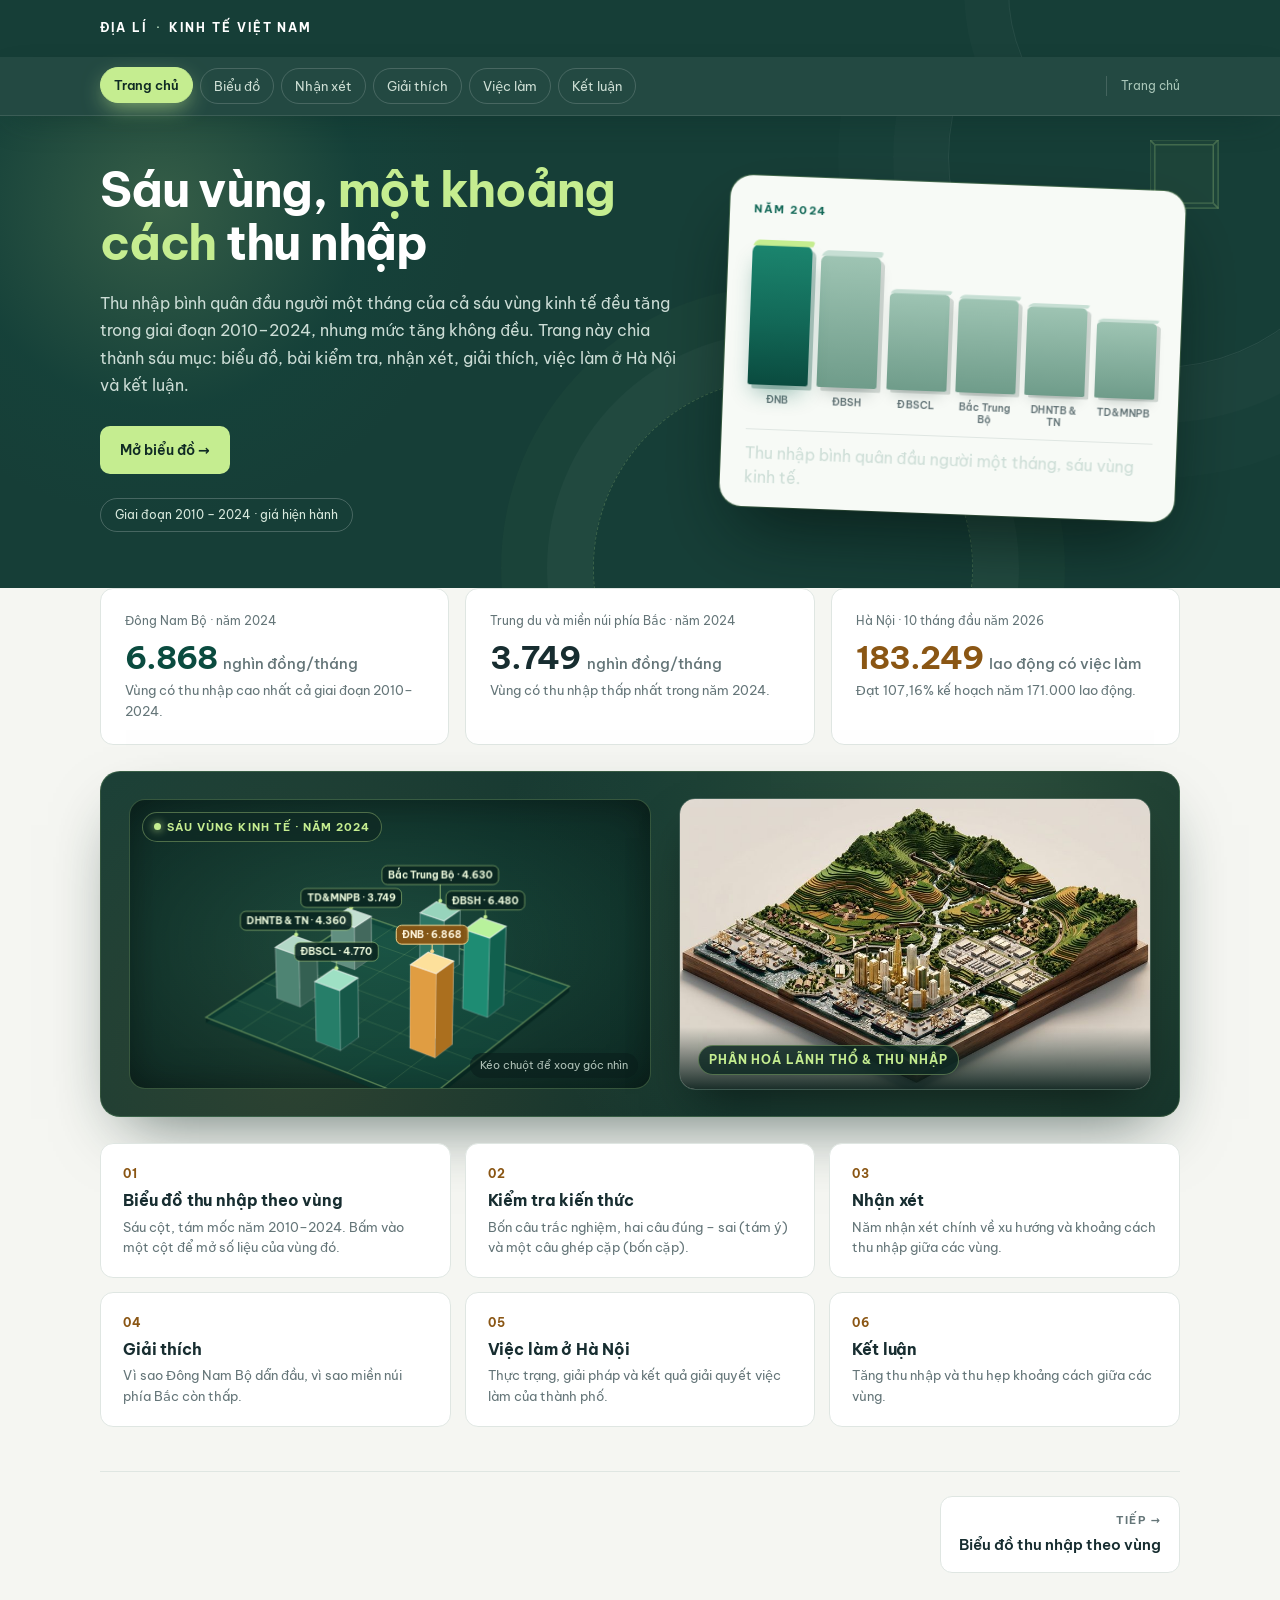
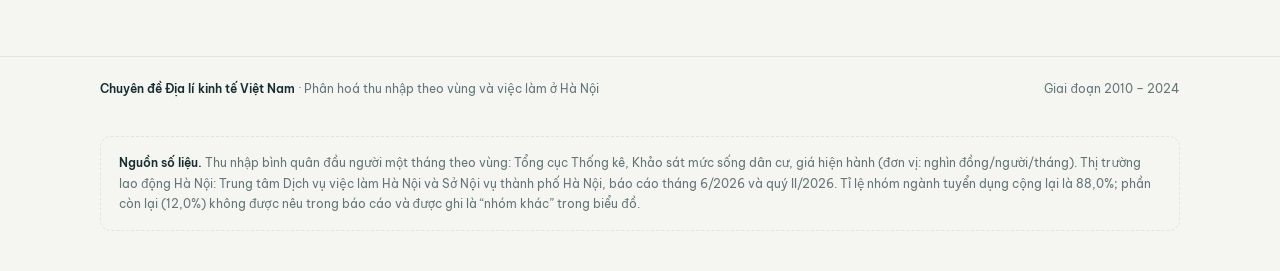
==== commit f39c6d14: "Update index.html" ====
--- a/index.html
+++ b/index.html
@@ -1424,7 +1424,7 @@
       <a href="#bieu-do">
         <span class="n">01</span>
         <h2>Biểu đồ thu nhập theo vùng</h2>
-        <p>Sáu vùng kinh tế, hai mốc năm 2010 và 2024. Bấm vào một cột để mở số liệu của vùng đó.</p>
+        <p>Sáu cột, tám mốc năm 2010–2024. Bấm vào một cột để mở số liệu của vùng đó.</p>
       </a>
       <a href="#kiem-tra">
         <span class="n">02</span>
@@ -1911,7 +1911,7 @@
       <a href="#bieu-do">
         <span class="n">Xem lại</span>
         <h2>Biểu đồ thu nhập theo vùng</h2>
-        <p>Sáu vùng kinh tế, hai mốc năm 2010 và 2024. Bấm vào cột để đọc số liệu từng vùng.</p>
+        <p>Sáu cột, tám mốc năm 2010–2024. Bấm vào cột để đọc số liệu từng vùng.</p>
       </a>
       <a href="#kiem-tra">
         <span class="n">Ôn tập</span>
@@ -1956,21 +1956,21 @@
    --------------------------------------------------------- */
 const DATA = {
   unitLabel: 'nghìn đồng/người/tháng',
-  years: [2010, 2024],
-  source: 'Tính toán từ Kết quả khảo sát mức sống dân cư Việt Nam năm 2010 và năm 2024.',
+  years: [2010, 2012, 2014, 2016, 2018, 2020, 2022, 2024],
+  source: 'Tổng cục Thống kê, Khảo sát mức sống dân cư (giá hiện hành).',
   regions: [
+    { key: 'tdmnpb', name: 'Trung du và miền núi phía Bắc', tag: 'TD&MNPB',
+      values: { 2010: 907, 2012: 1258, 2014: 1613, 2016: 1963, 2018: 2452, 2020: 2745, 2022: 3170, 2024: 3749 } },
+    { key: 'dbsh', name: 'Đồng bằng sông Hồng', tag: 'ĐBSH',
+      values: { 2010: 1561, 2012: 2351, 2014: 3265, 2016: 3883, 2018: 4775, 2020: 5084, 2022: 5586, 2024: 6480 } },
+    { key: 'btb', name: 'Bắc Trung Bộ', tag: 'Bắc Trung Bộ',
+      values: { 2010: 903, 2012: 1505, 2014: 1982, 2016: 2358, 2018: 3014, 2020: 3405, 2022: 3967, 2024: 4630 } },
+    { key: 'tn', name: 'Duyên hải Nam Trung Bộ và Tây Nguyên', tag: 'DHNTB & TN',
+      values: { 2010: 1127, 2012: 1643, 2014: 2008, 2016: 2366, 2018: 2895, 2020: 2817, 2022: 3282, 2024: 4360 } },
+    { key: 'dnb', name: 'Đông Nam Bộ', tag: 'ĐNB',
+      values: { 2010: 2212, 2012: 3173, 2014: 4125, 2016: 4662, 2018: 5792, 2020: 6024, 2022: 6334, 2024: 6868 } },
     { key: 'dbSCL', name: 'Đồng bằng sông Cửu Long', tag: 'ĐBSCL',
-      values: { 2010: 1243, 2024: 4770 } },
-    { key: 'dnb', name: 'Đông Nam Bộ', tag: 'ĐNB',
-      values: { 2010: 2212, 2024: 6868 } },
-    { key: 'tn', name: 'Duyên hải Nam Trung Bộ và Tây Nguyên', tag: 'DHNTB & TN',
-      values: { 2010: 1127, 2024: 4360 } },
-    { key: 'btb', name: 'Bắc Trung Bộ', tag: 'Bắc Trung Bộ',
-      values: { 2010: 903, 2024: 4630 } },
-    { key: 'dbsh', name: 'Đồng bằng sông Hồng', tag: 'ĐBSH',
-      values: { 2010: 1561, 2024: 6480 } },
-    { key: 'tdmnpb', name: 'Trung du và miền núi phía Bắc', tag: 'TD&MNPB',
-      values: { 2010: 907, 2024: 3749 } }
+      values: { 2010: 1243, 2012: 1797, 2014: 2327, 2016: 2778, 2018: 3585, 2020: 3874, 2022: 4077, 2024: 4770 } }
   ]
 };
 
